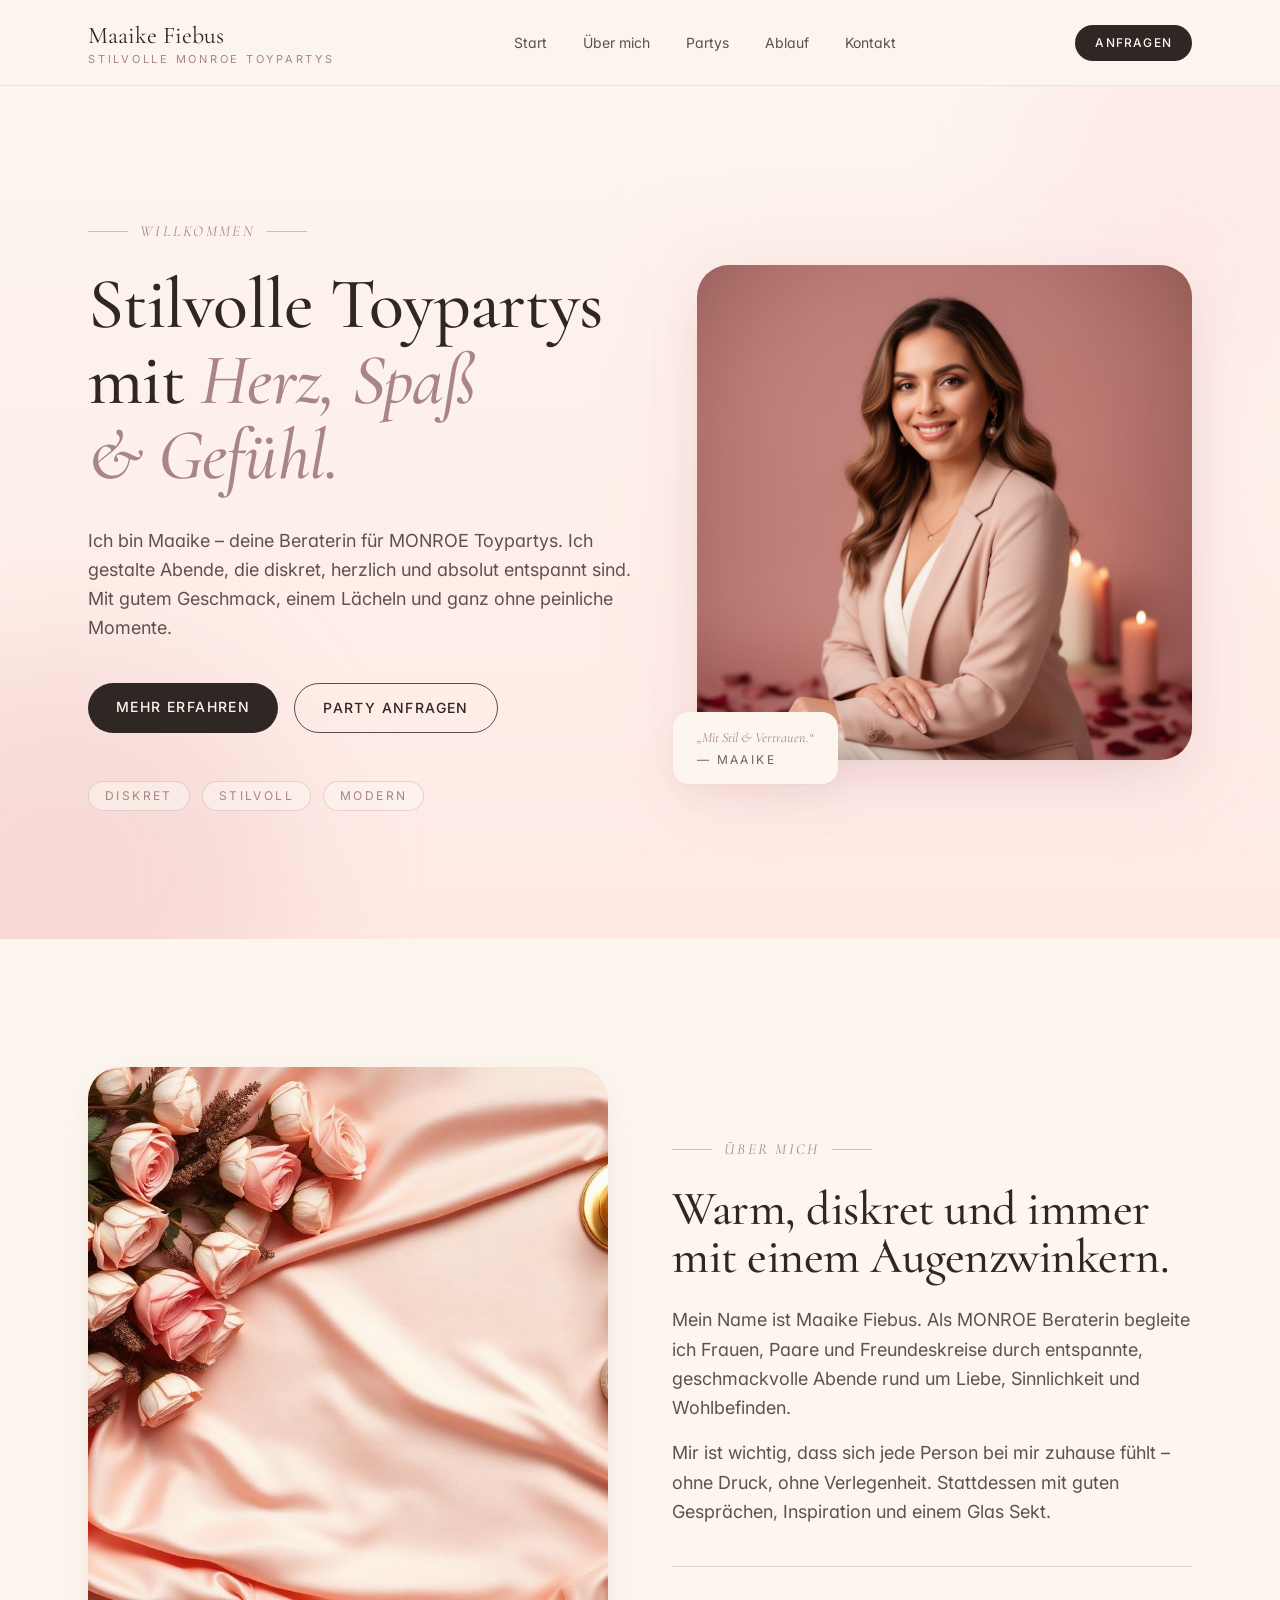
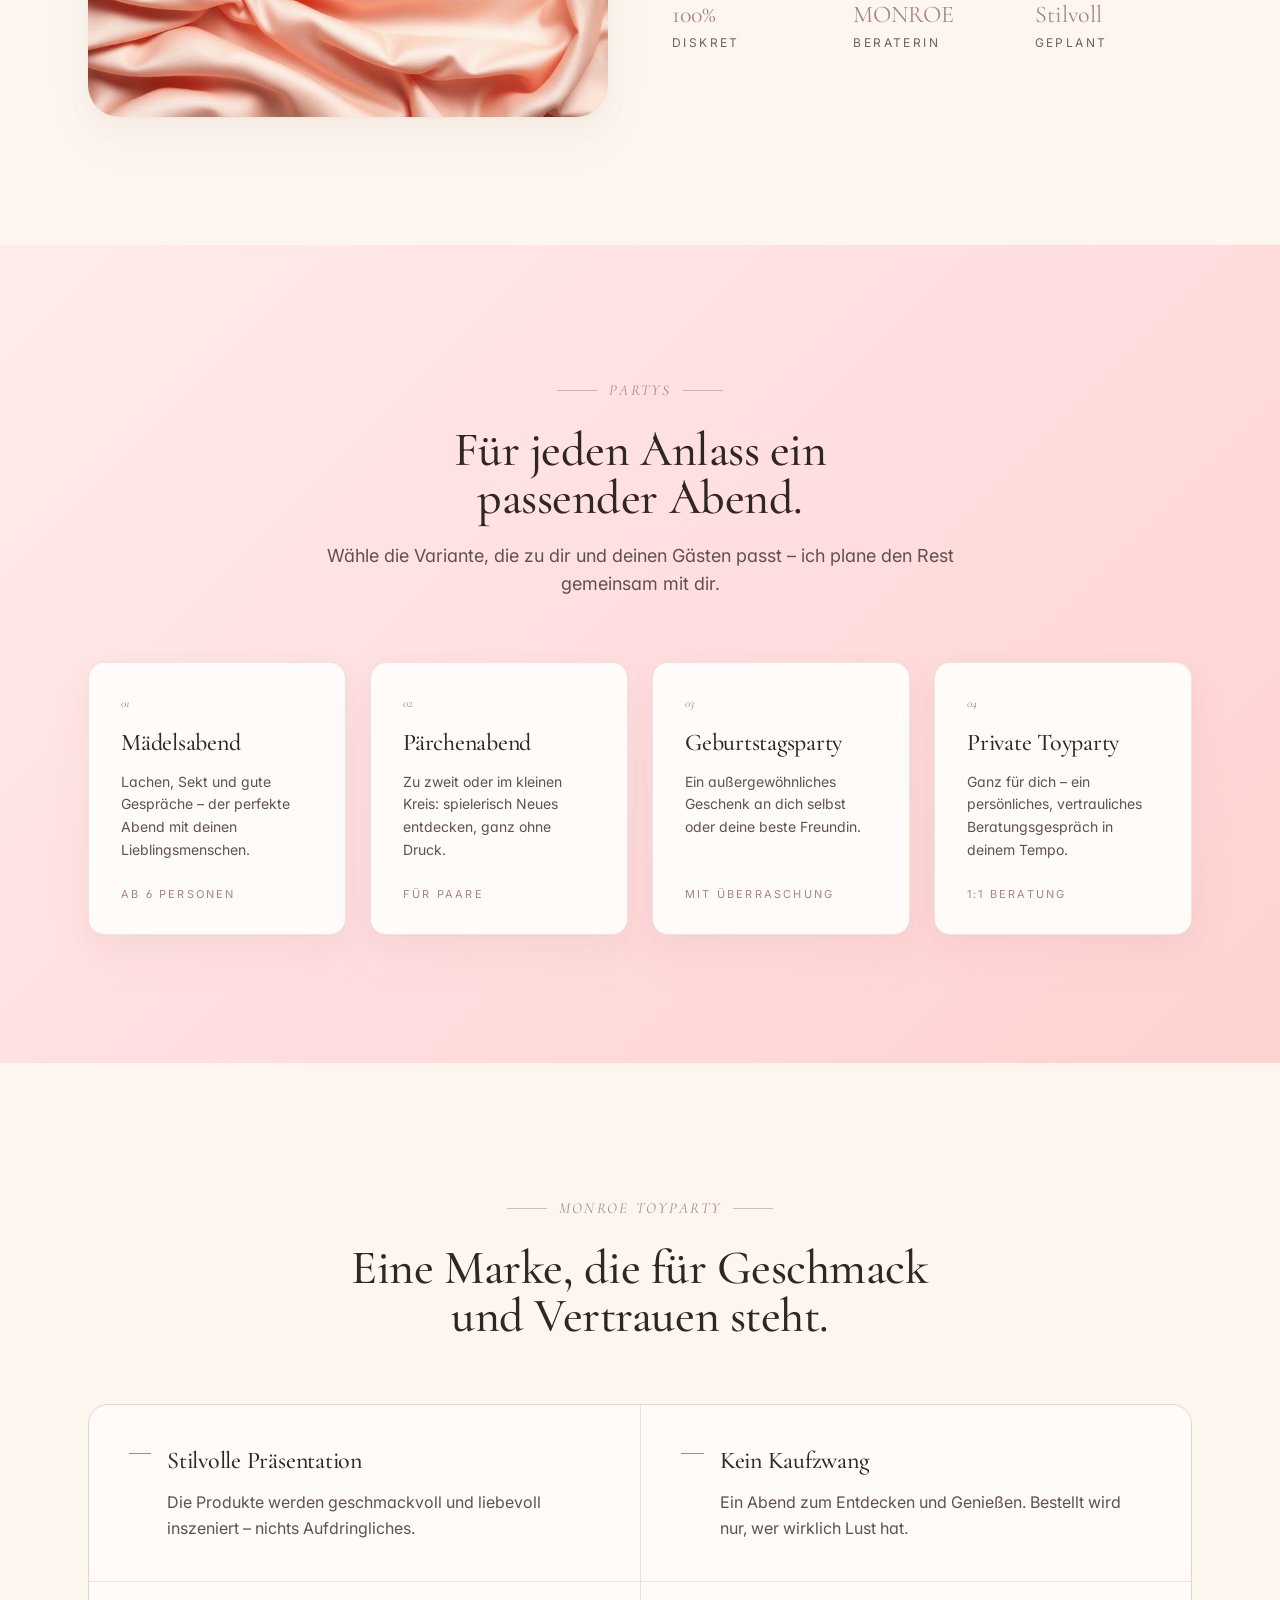
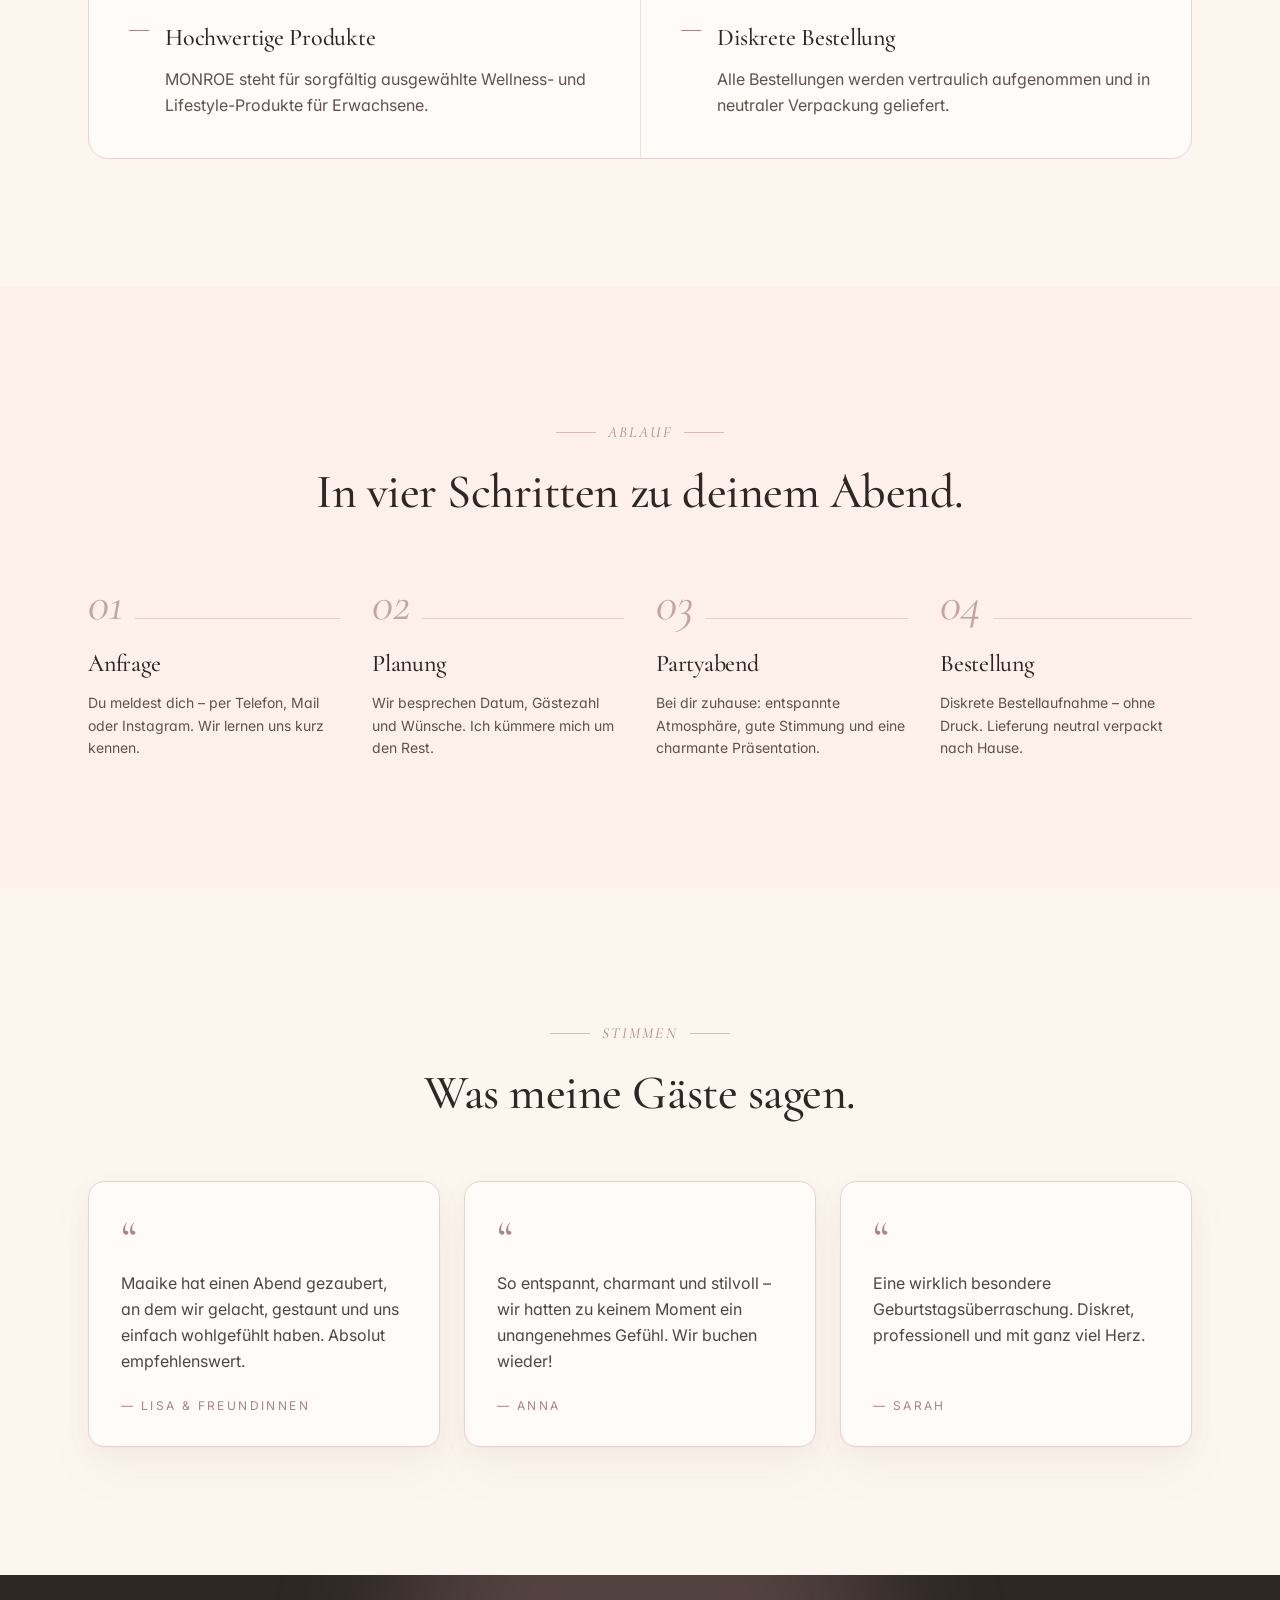
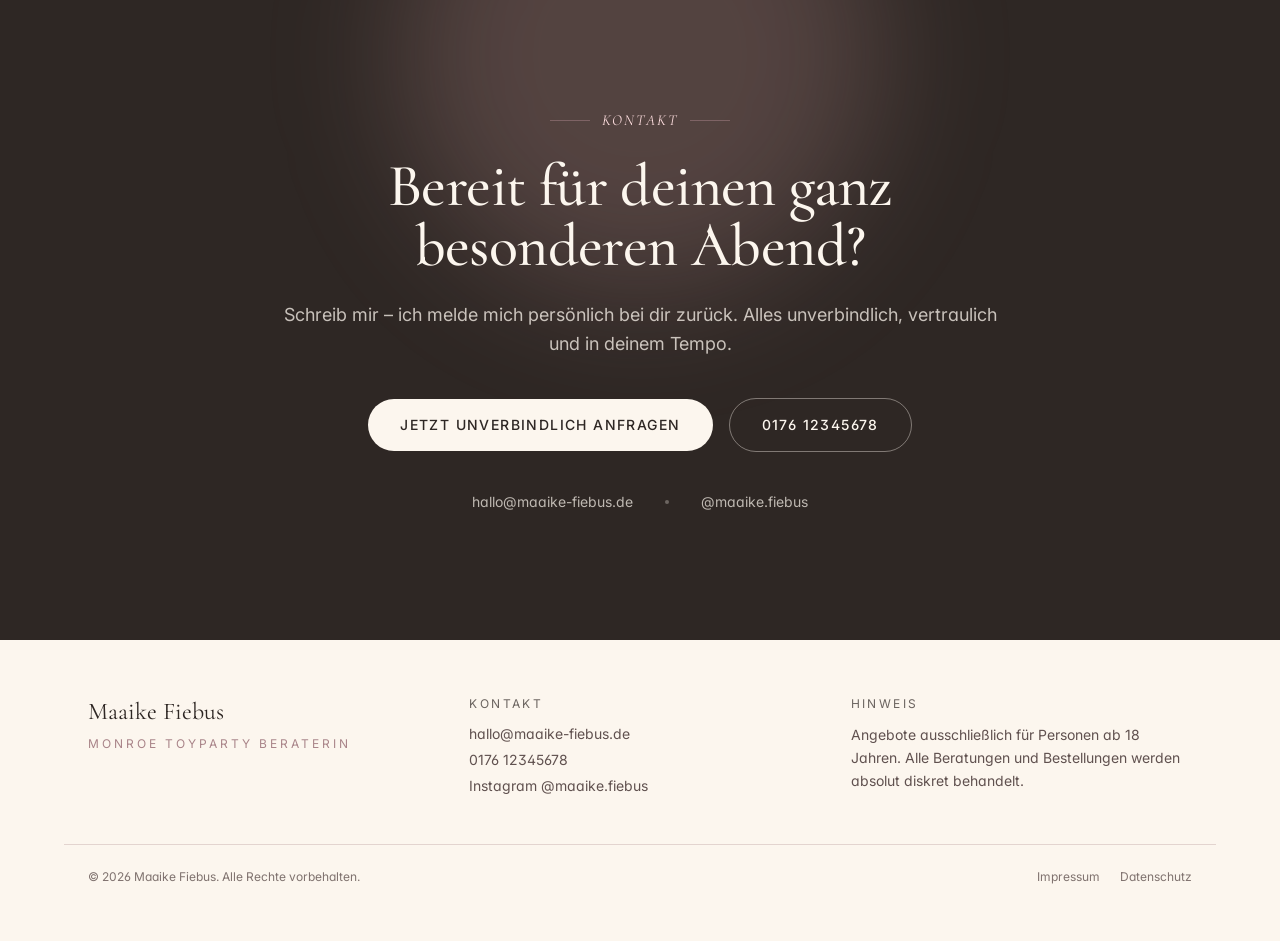
==== maaike-fiebus/index.html @ 95af5898 "Add Maaike Fiebus landing page" ====
<!doctype html>
<html lang="de">
  <head>
    <meta charset="UTF-8" />
    <meta name="viewport" content="width=device-width, initial-scale=1.0" />
    <title>Maaike Fiebus – Stilvolle MONROE Toypartys</title>
    <meta
      name="description"
      content="Maaike Fiebus – deine MONROE Toyparty Beraterin. Diskrete, stilvolle und herzliche Partys für Mädelsabende, Pärchenabende und Geburtstage."
    />
    <meta
      property="og:title"
      content="Maaike Fiebus – Stilvolle MONROE Toypartys"
    />
    <meta
      property="og:description"
      content="Diskret, stilvoll und mit viel Gefühl – Toypartys zum Wohlfühlen."
    />
    <meta property="og:type" content="website" />
    <link rel="preconnect" href="https://fonts.googleapis.com" />
    <link rel="preconnect" href="https://fonts.gstatic.com" crossorigin />
    <link
      href="https://fonts.googleapis.com/css2?family=Cormorant+Garamond:ital,wght@0,400;0,500;0,600;1,400;1,500&family=Inter:wght@300;400;500;600&display=swap"
      rel="stylesheet"
    />
    <script type="module" crossorigin src="/maaike-fiebus/assets/index-Cx1OhNbh.js"></script>
    <link rel="stylesheet" crossorigin href="/maaike-fiebus/assets/index-H9dksUgZ.css">
  </head>
  <body>
    <div id="root"></div>
  </body>
</html>
---- maaike-fiebus/assets/index-H9dksUgZ.css ----
@layer properties{@supports (((-webkit-hyphens:none)) and (not (margin-trim:inline))) or ((-moz-orient:inline) and (not (color:rgb(from red r g b)))){*,:before,:after,::backdrop{--tw-translate-x:0;--tw-translate-y:0;--tw-translate-z:0;--tw-rotate-x:initial;--tw-rotate-y:initial;--tw-rotate-z:initial;--tw-skew-x:initial;--tw-skew-y:initial;--tw-space-y-reverse:0;--tw-space-x-reverse:0;--tw-border-style:solid;--tw-leading:initial;--tw-font-weight:initial;--tw-tracking:initial;--tw-ordinal:initial;--tw-slashed-zero:initial;--tw-numeric-figure:initial;--tw-numeric-spacing:initial;--tw-numeric-fraction:initial;--tw-shadow:0 0 #0000;--tw-shadow-color:initial;--tw-shadow-alpha:100%;--tw-inset-shadow:0 0 #0000;--tw-inset-shadow-color:initial;--tw-inset-shadow-alpha:100%;--tw-ring-color:initial;--tw-ring-shadow:0 0 #0000;--tw-inset-ring-color:initial;--tw-inset-ring-shadow:0 0 #0000;--tw-ring-inset:initial;--tw-ring-offset-width:0px;--tw-ring-offset-color:#fff;--tw-ring-offset-shadow:0 0 #0000;--tw-outline-style:solid;--tw-blur:initial;--tw-brightness:initial;--tw-contrast:initial;--tw-grayscale:initial;--tw-hue-rotate:initial;--tw-invert:initial;--tw-opacity:initial;--tw-saturate:initial;--tw-sepia:initial;--tw-drop-shadow:initial;--tw-drop-shadow-color:initial;--tw-drop-shadow-alpha:100%;--tw-drop-shadow-size:initial;--tw-backdrop-blur:initial;--tw-backdrop-brightness:initial;--tw-backdrop-contrast:initial;--tw-backdrop-grayscale:initial;--tw-backdrop-hue-rotate:initial;--tw-backdrop-invert:initial;--tw-backdrop-opacity:initial;--tw-backdrop-saturate:initial;--tw-backdrop-sepia:initial;--tw-duration:initial;--tw-ease:initial;--tw-content:"";--tw-animation-delay:0s;--tw-animation-direction:normal;--tw-animation-duration:initial;--tw-animation-fill-mode:none;--tw-animation-iteration-count:1;--tw-enter-blur:0;--tw-enter-opacity:1;--tw-enter-rotate:0;--tw-enter-scale:1;--tw-enter-translate-x:0;--tw-enter-translate-y:0;--tw-exit-blur:0;--tw-exit-opacity:1;--tw-exit-rotate:0;--tw-exit-scale:1;--tw-exit-translate-x:0;--tw-exit-translate-y:0}}}@layer theme{:root,:host{--font-sans:"Inter", system-ui, sans-serif;--font-mono:ui-monospace, SFMono-Regular, Menlo, Monaco, Consolas, "Liberation Mono", "Courier New", monospace;--color-black:#000;--spacing:.25rem;--container-sm:24rem;--container-lg:32rem;--container-xl:36rem;--container-2xl:42rem;--container-3xl:48rem;--container-6xl:72rem;--text-xs:.75rem;--text-xs--line-height:calc(1 / .75);--text-sm:.875rem;--text-sm--line-height:calc(1.25 / .875);--text-base:1rem;--text-base--line-height: 1.5 ;--text-lg:1.125rem;--text-lg--line-height:calc(1.75 / 1.125);--text-2xl:1.5rem;--text-2xl--line-height:calc(2 / 1.5);--text-4xl:2.25rem;--text-4xl--line-height:calc(2.5 / 2.25);--text-5xl:3rem;--text-5xl--line-height:1;--text-6xl:3.75rem;--text-6xl--line-height:1;--text-7xl:4.5rem;--text-7xl--line-height:1;--font-weight-normal:400;--font-weight-medium:500;--font-weight-semibold:600;--tracking-tight:-.025em;--tracking-widest:.1em;--leading-relaxed:1.625;--ease-in-out:cubic-bezier(.4, 0, .2, 1);--animate-pulse:pulse 2s cubic-bezier(.4, 0, .6, 1) infinite;--blur-md:12px;--blur-2xl:40px;--blur-3xl:64px;--aspect-video:16 / 9;--default-transition-duration:.15s;--default-transition-timing-function:cubic-bezier(.4, 0, .2, 1);--default-font-family:"Inter", system-ui, sans-serif;--default-mono-font-family:var(--font-mono);--color-background:var(--background);--color-foreground:var(--foreground);--color-border:var(--border);--font-display:"Cormorant Garamond", "Playfair Display", serif}}@layer base{*,:after,:before,::backdrop{box-sizing:border-box;border:0 solid;margin:0;padding:0}::file-selector-button{box-sizing:border-box;border:0 solid;margin:0;padding:0}html,:host{-webkit-text-size-adjust:100%;tab-size:4;line-height:1.5;font-family:var(--default-font-family,ui-sans-serif, system-ui, sans-serif, "Apple Color Emoji", "Segoe UI Emoji", "Segoe UI Symbol", "Noto Color Emoji");font-feature-settings:var(--default-font-feature-settings,normal);font-variation-settings:var(--default-font-variation-settings,normal);-webkit-tap-highlight-color:transparent}hr{height:0;color:inherit;border-top-width:1px}abbr:where([title]){-webkit-text-decoration:underline dotted;text-decoration:underline dotted}h1,h2,h3,h4,h5,h6{font-size:inherit;font-weight:inherit}a{color:inherit;-webkit-text-decoration:inherit;text-decoration:inherit}b,strong{font-weight:bolder}code,kbd,samp,pre{font-family:var(--default-mono-font-family,ui-monospace, SFMono-Regular, Menlo, Monaco, Consolas, "Liberation Mono", "Courier New", monospace);font-feature-settings:var(--default-mono-font-feature-settings,normal);font-variation-settings:var(--default-mono-font-variation-settings,normal);font-size:1em}small{font-size:80%}sub,sup{vertical-align:baseline;font-size:75%;line-height:0;position:relative}sub{bottom:-.25em}sup{top:-.5em}table{text-indent:0;border-color:inherit;border-collapse:collapse}:-moz-focusring{outline:auto}progress{vertical-align:baseline}summary{display:list-item}ol,ul,menu{list-style:none}img,svg,video,canvas,audio,iframe,embed,object{vertical-align:middle;display:block}img,video{max-width:100%;height:auto}button,input,select,optgroup,textarea{font:inherit;font-feature-settings:inherit;font-variation-settings:inherit;letter-spacing:inherit;color:inherit;opacity:1;background-color:#0000;border-radius:0}::file-selector-button{font:inherit;font-feature-settings:inherit;font-variation-settings:inherit;letter-spacing:inherit;color:inherit;opacity:1;background-color:#0000;border-radius:0}:where(select:is([multiple],[size])) optgroup{font-weight:bolder}:where(select:is([multiple],[size])) optgroup option{padding-inline-start:20px}::file-selector-button{margin-inline-end:4px}::placeholder{opacity:1}@supports (not ((-webkit-appearance:-apple-pay-button))) or (contain-intrinsic-size:1px){::placeholder{color:currentColor}@supports (color:color-mix(in lab,red,red)){::placeholder{color:color-mix(in oklab,currentcolor 50%,transparent)}}}textarea{resize:vertical}::-webkit-search-decoration{-webkit-appearance:none}::-webkit-date-and-time-value{min-height:1lh;text-align:inherit}::-webkit-datetime-edit{display:inline-flex}::-webkit-datetime-edit-fields-wrapper{padding:0}::-webkit-datetime-edit{padding-block:0}::-webkit-datetime-edit-year-field{padding-block:0}::-webkit-datetime-edit-month-field{padding-block:0}::-webkit-datetime-edit-day-field{padding-block:0}::-webkit-datetime-edit-hour-field{padding-block:0}::-webkit-datetime-edit-minute-field{padding-block:0}::-webkit-datetime-edit-second-field{padding-block:0}::-webkit-datetime-edit-millisecond-field{padding-block:0}::-webkit-datetime-edit-meridiem-field{padding-block:0}::-webkit-calendar-picker-indicator{line-height:1}:-moz-ui-invalid{box-shadow:none}button,input:where([type=button],[type=reset],[type=submit]){appearance:button}::file-selector-button{appearance:button}::-webkit-inner-spin-button{height:auto}::-webkit-outer-spin-button{height:auto}[hidden]:where(:not([hidden=until-found])){display:none!important}*{border-color:var(--color-border)}html{scroll-behavior:smooth}body{background-color:var(--color-background);color:var(--color-foreground);font-family:var(--font-sans);font-feature-settings:"ss01","cv11";-webkit-font-smoothing:antialiased}h1,h2,h3,h4{font-family:var(--font-display);letter-spacing:-.01em;font-weight:500}}@layer components;@layer utilities{.pointer-events-none{pointer-events:none}.invisible{visibility:hidden}.sr-only{clip-path:inset(50%);white-space:nowrap;border-width:0;width:1px;height:1px;margin:-1px;padding:0;position:absolute;overflow:hidden}.absolute{position:absolute}.fixed{position:fixed}.relative{position:relative}.sticky{position:sticky}.-inset-6{inset:calc(var(--spacing) * -6)}.inset-0{inset:calc(var(--spacing) * 0)}.inset-x-0{inset-inline:calc(var(--spacing) * 0)}.inset-y-0{inset-block:calc(var(--spacing) * 0)}.-top-12{top:calc(var(--spacing) * -12)}.-top-32{top:calc(var(--spacing) * -32)}.-top-40{top:calc(var(--spacing) * -40)}.top-0{top:calc(var(--spacing) * 0)}.top-1\.5{top:calc(var(--spacing) * 1.5)}.top-1\/2{top:50%}.top-3\.5{top:calc(var(--spacing) * 3.5)}.top-4{top:calc(var(--spacing) * 4)}.top-\[1px\]{top:1px}.top-\[50\%\]{top:50%}.top-\[60\%\]{top:60%}.top-full{top:100%}.-right-12{right:calc(var(--spacing) * -12)}.-right-32{right:calc(var(--spacing) * -32)}.right-0{right:calc(var(--spacing) * 0)}.right-1{right:calc(var(--spacing) * 1)}.right-2{right:calc(var(--spacing) * 2)}.right-3{right:calc(var(--spacing) * 3)}.right-4{right:calc(var(--spacing) * 4)}.-bottom-6{bottom:calc(var(--spacing) * -6)}.-bottom-12{bottom:calc(var(--spacing) * -12)}.-bottom-40{bottom:calc(var(--spacing) * -40)}.bottom-0{bottom:calc(var(--spacing) * 0)}.-left-6{left:calc(var(--spacing) * -6)}.-left-12{left:calc(var(--spacing) * -12)}.-left-40{left:calc(var(--spacing) * -40)}.left-0{left:calc(var(--spacing) * 0)}.left-1\/2{left:50%}.left-2{left:calc(var(--spacing) * 2)}.left-\[50\%\]{left:50%}.z-10{z-index:10}.z-20{z-index:20}.z-40{z-index:40}.z-50{z-index:50}.z-\[1\]{z-index:1}.order-1{order:1}.order-2{order:2}.-mx-1{margin-inline:calc(var(--spacing) * -1)}.mx-2{margin-inline:calc(var(--spacing) * 2)}.mx-3\.5{margin-inline:calc(var(--spacing) * 3.5)}.mx-auto{margin-inline:auto}.my-0\.5{margin-block:calc(var(--spacing) * .5)}.my-1{margin-block:calc(var(--spacing) * 1)}.-mt-4{margin-top:calc(var(--spacing) * -4)}.mt-0\.5{margin-top:calc(var(--spacing) * .5)}.mt-1{margin-top:calc(var(--spacing) * 1)}.mt-1\.5{margin-top:calc(var(--spacing) * 1.5)}.mt-2{margin-top:calc(var(--spacing) * 2)}.mt-3{margin-top:calc(var(--spacing) * 3)}.mt-4{margin-top:calc(var(--spacing) * 4)}.mt-5{margin-top:calc(var(--spacing) * 5)}.mt-6{margin-top:calc(var(--spacing) * 6)}.mt-8{margin-top:calc(var(--spacing) * 8)}.mt-10{margin-top:calc(var(--spacing) * 10)}.mt-12{margin-top:calc(var(--spacing) * 12)}.mt-16{margin-top:calc(var(--spacing) * 16)}.mt-24{margin-top:calc(var(--spacing) * 24)}.mt-auto{margin-top:auto}.mr-2{margin-right:calc(var(--spacing) * 2)}.mb-1{margin-bottom:calc(var(--spacing) * 1)}.-ml-4{margin-left:calc(var(--spacing) * -4)}.ml-1{margin-left:calc(var(--spacing) * 1)}.ml-auto{margin-left:auto}.block{display:block}.flex{display:flex}.grid{display:grid}.hidden{display:none}.inline-flex{display:inline-flex}.table{display:table}.aspect-\[4\/5\]{aspect-ratio:4/5}.aspect-square{aspect-ratio:1}.aspect-video{aspect-ratio:var(--aspect-video)}.size-\(--cell-size\){width:var(--cell-size);height:var(--cell-size)}.size-4{width:calc(var(--spacing) * 4);height:calc(var(--spacing) * 4)}.h-\(--cell-size\){height:var(--cell-size)}.h-1{height:calc(var(--spacing) * 1)}.h-1\.5{height:calc(var(--spacing) * 1.5)}.h-2{height:calc(var(--spacing) * 2)}.h-2\.5{height:calc(var(--spacing) * 2.5)}.h-3{height:calc(var(--spacing) * 3)}.h-3\.5{height:calc(var(--spacing) * 3.5)}.h-4{height:calc(var(--spacing) * 4)}.h-5{height:calc(var(--spacing) * 5)}.h-7{height:calc(var(--spacing) * 7)}.h-8{height:calc(var(--spacing) * 8)}.h-9{height:calc(var(--spacing) * 9)}.h-10{height:calc(var(--spacing) * 10)}.h-12{height:calc(var(--spacing) * 12)}.h-96{height:calc(var(--spacing) * 96)}.h-\[1px\]{height:1px}.h-\[28rem\]{height:28rem}.h-\[30rem\]{height:30rem}.h-\[var\(--radix-navigation-menu-viewport-height\)\]{height:var(--radix-navigation-menu-viewport-height)}.h-\[var\(--radix-select-trigger-height\)\]{height:var(--radix-select-trigger-height)}.h-auto{height:auto}.h-full{height:100%}.h-px{height:1px}.h-svh{height:100svh}.max-h-\(--radix-context-menu-content-available-height\){max-height:var(--radix-context-menu-content-available-height)}.max-h-\(--radix-select-content-available-height\){max-height:var(--radix-select-content-available-height)}.max-h-\[300px\]{max-height:300px}.max-h-\[var\(--radix-dropdown-menu-content-available-height\)\]{max-height:var(--radix-dropdown-menu-content-available-height)}.min-h-0{min-height:calc(var(--spacing) * 0)}.min-h-\[60px\]{min-height:60px}.min-h-screen{min-height:100vh}.min-h-svh{min-height:100svh}.w-\(--cell-size\){width:var(--cell-size)}.w-\(--sidebar-width\){width:var(--sidebar-width)}.w-0{width:calc(var(--spacing) * 0)}.w-1{width:calc(var(--spacing) * 1)}.w-2{width:calc(var(--spacing) * 2)}.w-2\.5{width:calc(var(--spacing) * 2.5)}.w-3{width:calc(var(--spacing) * 3)}.w-3\.5{width:calc(var(--spacing) * 3.5)}.w-3\/4{width:75%}.w-4{width:calc(var(--spacing) * 4)}.w-5{width:calc(var(--spacing) * 5)}.w-7{width:calc(var(--spacing) * 7)}.w-8{width:calc(var(--spacing) * 8)}.w-9{width:calc(var(--spacing) * 9)}.w-10{width:calc(var(--spacing) * 10)}.w-64{width:calc(var(--spacing) * 64)}.w-72{width:calc(var(--spacing) * 72)}.w-96{width:calc(var(--spacing) * 96)}.w-\[1px\]{width:1px}.w-\[28rem\]{width:28rem}.w-\[30rem\]{width:30rem}.w-\[100px\]{width:100px}.w-auto{width:auto}.w-fit{width:fit-content}.w-full{width:100%}.w-max{width:max-content}.w-px{width:1px}.max-w-\(--skeleton-width\){max-width:var(--skeleton-width)}.max-w-2xl{max-width:var(--container-2xl)}.max-w-3xl{max-width:var(--container-3xl)}.max-w-6xl{max-width:var(--container-6xl)}.max-w-lg{max-width:var(--container-lg)}.max-w-max{max-width:max-content}.max-w-xl{max-width:var(--container-xl)}.min-w-\(--cell-size\){min-width:var(--cell-size)}.min-w-0{min-width:calc(var(--spacing) * 0)}.min-w-5{min-width:calc(var(--spacing) * 5)}.min-w-8{min-width:calc(var(--spacing) * 8)}.min-w-9{min-width:calc(var(--spacing) * 9)}.min-w-10{min-width:calc(var(--spacing) * 10)}.min-w-\[8rem\]{min-width:8rem}.min-w-\[12rem\]{min-width:12rem}.min-w-\[var\(--radix-select-trigger-width\)\]{min-width:var(--radix-select-trigger-width)}.flex-1{flex:1}.shrink-0{flex-shrink:0}.grow{flex-grow:1}.grow-0{flex-grow:0}.basis-full{flex-basis:100%}.caption-bottom{caption-side:bottom}.border-collapse{border-collapse:collapse}.origin-\(--radix-context-menu-content-transform-origin\){transform-origin:var(--radix-context-menu-content-transform-origin)}.origin-\(--radix-dropdown-menu-content-transform-origin\){transform-origin:var(--radix-dropdown-menu-content-transform-origin)}.origin-\(--radix-hover-card-content-transform-origin\){transform-origin:var(--radix-hover-card-content-transform-origin)}.origin-\(--radix-menubar-content-transform-origin\){transform-origin:var(--radix-menubar-content-transform-origin)}.origin-\(--radix-popover-content-transform-origin\){transform-origin:var(--radix-popover-content-transform-origin)}.origin-\(--radix-select-content-transform-origin\){transform-origin:var(--radix-select-content-transform-origin)}.origin-\(--radix-tooltip-content-transform-origin\){transform-origin:var(--radix-tooltip-content-transform-origin)}.-translate-x-1\/2{--tw-translate-x: -50% ;translate:var(--tw-translate-x) var(--tw-translate-y)}.-translate-x-px{--tw-translate-x:-1px;translate:var(--tw-translate-x) var(--tw-translate-y)}.translate-x-\[-50\%\]{--tw-translate-x:-50%;translate:var(--tw-translate-x) var(--tw-translate-y)}.translate-x-px{--tw-translate-x:1px;translate:var(--tw-translate-x) var(--tw-translate-y)}.-translate-y-1\/2{--tw-translate-y: -50% ;translate:var(--tw-translate-x) var(--tw-translate-y)}.translate-y-\[-50\%\]{--tw-translate-y:-50%;translate:var(--tw-translate-x) var(--tw-translate-y)}.rotate-45{rotate:45deg}.rotate-90{rotate:90deg}.transform{transform:var(--tw-rotate-x,) var(--tw-rotate-y,) var(--tw-rotate-z,) var(--tw-skew-x,) var(--tw-skew-y,)}.animate-caret-blink{animation:1.25s ease-out infinite caret-blink}.animate-in{animation:enter var(--tw-animation-duration,var(--tw-duration,.15s))var(--tw-ease,ease)var(--tw-animation-delay,0s)var(--tw-animation-iteration-count,1)var(--tw-animation-direction,normal)var(--tw-animation-fill-mode,none)}.animate-pulse{animation:var(--animate-pulse)}.cursor-default{cursor:default}.cursor-pointer{cursor:pointer}.touch-none{touch-action:none}.list-none{list-style-type:none}.grid-cols-3{grid-template-columns:repeat(3,minmax(0,1fr))}.flex-col{flex-direction:column}.flex-col-reverse{flex-direction:column-reverse}.flex-row{flex-direction:row}.flex-wrap{flex-wrap:wrap}.place-content-center{place-content:center}.items-baseline{align-items:baseline}.items-center{align-items:center}.items-end{align-items:flex-end}.items-start{align-items:flex-start}.items-stretch{align-items:stretch}.justify-between{justify-content:space-between}.justify-center{justify-content:center}.gap-1{gap:calc(var(--spacing) * 1)}.gap-1\.5{gap:calc(var(--spacing) * 1.5)}.gap-2{gap:calc(var(--spacing) * 2)}.gap-3{gap:calc(var(--spacing) * 3)}.gap-4{gap:calc(var(--spacing) * 4)}.gap-5{gap:calc(var(--spacing) * 5)}.gap-6{gap:calc(var(--spacing) * 6)}.gap-8{gap:calc(var(--spacing) * 8)}.gap-9{gap:calc(var(--spacing) * 9)}.gap-10{gap:calc(var(--spacing) * 10)}.gap-16{gap:calc(var(--spacing) * 16)}.gap-px{gap:1px}:where(.space-y-1\.5>:not(:last-child)){--tw-space-y-reverse:0;margin-block-start:calc(calc(var(--spacing) * 1.5) * var(--tw-space-y-reverse));margin-block-end:calc(calc(var(--spacing) * 1.5) * calc(1 - var(--tw-space-y-reverse)))}:where(.space-y-2>:not(:last-child)){--tw-space-y-reverse:0;margin-block-start:calc(calc(var(--spacing) * 2) * var(--tw-space-y-reverse));margin-block-end:calc(calc(var(--spacing) * 2) * calc(1 - var(--tw-space-y-reverse)))}.gap-x-8{column-gap:calc(var(--spacing) * 8)}:where(.space-x-1>:not(:last-child)){--tw-space-x-reverse:0;margin-inline-start:calc(calc(var(--spacing) * 1) * var(--tw-space-x-reverse));margin-inline-end:calc(calc(var(--spacing) * 1) * calc(1 - var(--tw-space-x-reverse)))}.gap-y-3{row-gap:calc(var(--spacing) * 3)}.overflow-auto{overflow:auto}.overflow-hidden{overflow:hidden}.overflow-x-hidden{overflow-x:hidden}.overflow-y-auto{overflow-y:auto}.rounded-2xl{border-radius:calc(var(--radius) + 8px)}.rounded-3xl{border-radius:calc(var(--radius) + 12px)}.rounded-\[2px\]{border-radius:2px}.rounded-\[2rem\]{border-radius:2rem}.rounded-\[inherit\]{border-radius:inherit}.rounded-full{border-radius:3.40282e38px}.rounded-lg{border-radius:var(--radius)}.rounded-md{border-radius:calc(var(--radius) - 2px)}.rounded-none{border-radius:0}.rounded-sm{border-radius:calc(var(--radius) - 4px)}.rounded-xl{border-radius:calc(var(--radius) + 4px)}.rounded-t-\[10px\]{border-top-left-radius:10px;border-top-right-radius:10px}.rounded-l-md{border-top-left-radius:calc(var(--radius) - 2px);border-bottom-left-radius:calc(var(--radius) - 2px)}.rounded-tl-sm{border-top-left-radius:calc(var(--radius) - 4px)}.rounded-r-md{border-top-right-radius:calc(var(--radius) - 2px);border-bottom-right-radius:calc(var(--radius) - 2px)}.border{border-style:var(--tw-border-style);border-width:1px}.border-2{border-style:var(--tw-border-style);border-width:2px}.border-\[1\.5px\]{border-style:var(--tw-border-style);border-width:1.5px}.border-y{border-block-style:var(--tw-border-style);border-block-width:1px}.border-t{border-top-style:var(--tw-border-style);border-top-width:1px}.border-r{border-right-style:var(--tw-border-style);border-right-width:1px}.border-b{border-bottom-style:var(--tw-border-style);border-bottom-width:1px}.border-l{border-left-style:var(--tw-border-style);border-left-width:1px}.border-dashed{--tw-border-style:dashed;border-style:dashed}.border-\(--color-border\){border-color:var(--color-border)}.border-border,.border-border\/50{border-color:var(--border)}@supports (color:color-mix(in lab,red,red)){.border-border\/50{border-color:color-mix(in oklab,var(--border) 50%,transparent)}}.border-border\/60{border-color:var(--border)}@supports (color:color-mix(in lab,red,red)){.border-border\/60{border-color:color-mix(in oklab,var(--border) 60%,transparent)}}.border-charcoal\/80{border-color:var(--charcoal)}@supports (color:color-mix(in lab,red,red)){.border-charcoal\/80{border-color:color-mix(in oklab,var(--charcoal) 80%,transparent)}}.border-cream\/40{border-color:var(--cream)}@supports (color:color-mix(in lab,red,red)){.border-cream\/40{border-color:color-mix(in oklab,var(--cream) 40%,transparent)}}.border-mauve\/30{border-color:var(--mauve)}@supports (color:color-mix(in lab,red,red)){.border-mauve\/30{border-color:color-mix(in oklab,var(--mauve) 30%,transparent)}}.border-primary,.border-primary\/50{border-color:var(--primary)}@supports (color:color-mix(in lab,red,red)){.border-primary\/50{border-color:color-mix(in oklab,var(--primary) 50%,transparent)}}.border-transparent{border-color:#0000}.border-t-transparent{border-top-color:#0000}.border-l-transparent{border-left-color:#0000}.bg-\(--color-bg\){background-color:var(--color-bg)}.bg-accent{background-color:var(--accent)}.bg-background,.bg-background\/80{background-color:var(--background)}@supports (color:color-mix(in lab,red,red)){.bg-background\/80{background-color:color-mix(in oklab,var(--background) 80%,transparent)}}.bg-black\/80{background-color:#000c}@supports (color:color-mix(in lab,red,red)){.bg-black\/80{background-color:color-mix(in oklab,var(--color-black) 80%,transparent)}}.bg-blush\/30{background-color:var(--blush)}@supports (color:color-mix(in lab,red,red)){.bg-blush\/30{background-color:color-mix(in oklab,var(--blush) 30%,transparent)}}.bg-blush\/40{background-color:var(--blush)}@supports (color:color-mix(in lab,red,red)){.bg-blush\/40{background-color:color-mix(in oklab,var(--blush) 40%,transparent)}}.bg-border,.bg-border\/60{background-color:var(--border)}@supports (color:color-mix(in lab,red,red)){.bg-border\/60{background-color:color-mix(in oklab,var(--border) 60%,transparent)}}.bg-card{background-color:var(--card)}.bg-charcoal{background-color:var(--charcoal)}.bg-cream,.bg-cream\/30{background-color:var(--cream)}@supports (color:color-mix(in lab,red,red)){.bg-cream\/30{background-color:color-mix(in oklab,var(--cream) 30%,transparent)}}.bg-cream\/60{background-color:var(--cream)}@supports (color:color-mix(in lab,red,red)){.bg-cream\/60{background-color:color-mix(in oklab,var(--cream) 60%,transparent)}}.bg-foreground{background-color:var(--foreground)}.bg-mauve,.bg-mauve\/30{background-color:var(--mauve)}@supports (color:color-mix(in lab,red,red)){.bg-mauve\/30{background-color:color-mix(in oklab,var(--mauve) 30%,transparent)}}.bg-muted,.bg-muted\/50{background-color:var(--muted)}@supports (color:color-mix(in lab,red,red)){.bg-muted\/50{background-color:color-mix(in oklab,var(--muted) 50%,transparent)}}.bg-primary,.bg-primary\/10{background-color:var(--primary)}@supports (color:color-mix(in lab,red,red)){.bg-primary\/10{background-color:color-mix(in oklab,var(--primary) 10%,transparent)}}.bg-primary\/20{background-color:var(--primary)}@supports (color:color-mix(in lab,red,red)){.bg-primary\/20{background-color:color-mix(in oklab,var(--primary) 20%,transparent)}}.bg-rose\/20{background-color:var(--rose)}@supports (color:color-mix(in lab,red,red)){.bg-rose\/20{background-color:color-mix(in oklab,var(--rose) 20%,transparent)}}.bg-rose\/30{background-color:var(--rose)}@supports (color:color-mix(in lab,red,red)){.bg-rose\/30{background-color:color-mix(in oklab,var(--rose) 30%,transparent)}}.bg-secondary{background-color:var(--secondary)}.bg-transparent{background-color:#0000}.fill-current{fill:currentColor}.fill-primary{fill:var(--primary)}.object-cover{object-fit:cover}.p-0{padding:calc(var(--spacing) * 0)}.p-1{padding:calc(var(--spacing) * 1)}.p-2{padding:calc(var(--spacing) * 2)}.p-3{padding:calc(var(--spacing) * 3)}.p-4{padding:calc(var(--spacing) * 4)}.p-6{padding:calc(var(--spacing) * 6)}.p-8{padding:calc(var(--spacing) * 8)}.p-10{padding:calc(var(--spacing) * 10)}.p-\[1px\]{padding:1px}.px-\(--cell-size\){padding-inline:var(--cell-size)}.px-1{padding-inline:calc(var(--spacing) * 1)}.px-1\.5{padding-inline:calc(var(--spacing) * 1.5)}.px-2{padding-inline:calc(var(--spacing) * 2)}.px-2\.5{padding-inline:calc(var(--spacing) * 2.5)}.px-3{padding-inline:calc(var(--spacing) * 3)}.px-4{padding-inline:calc(var(--spacing) * 4)}.px-5{padding-inline:calc(var(--spacing) * 5)}.px-6{padding-inline:calc(var(--spacing) * 6)}.px-7{padding-inline:calc(var(--spacing) * 7)}.px-8{padding-inline:calc(var(--spacing) * 8)}.py-0\.5{padding-block:calc(var(--spacing) * .5)}.py-1{padding-block:calc(var(--spacing) * 1)}.py-1\.5{padding-block:calc(var(--spacing) * 1.5)}.py-2{padding-block:calc(var(--spacing) * 2)}.py-2\.5{padding-block:calc(var(--spacing) * 2.5)}.py-3{padding-block:calc(var(--spacing) * 3)}.py-3\.5{padding-block:calc(var(--spacing) * 3.5)}.py-4{padding-block:calc(var(--spacing) * 4)}.py-5{padding-block:calc(var(--spacing) * 5)}.py-6{padding-block:calc(var(--spacing) * 6)}.py-14{padding-block:calc(var(--spacing) * 14)}.py-20{padding-block:calc(var(--spacing) * 20)}.py-24{padding-block:calc(var(--spacing) * 24)}.pt-0{padding-top:calc(var(--spacing) * 0)}.pt-3{padding-top:calc(var(--spacing) * 3)}.pt-4{padding-top:calc(var(--spacing) * 4)}.pt-6{padding-top:calc(var(--spacing) * 6)}.pt-8{padding-top:calc(var(--spacing) * 8)}.pr-1{padding-right:calc(var(--spacing) * 1)}.pr-2{padding-right:calc(var(--spacing) * 2)}.pr-2\.5{padding-right:calc(var(--spacing) * 2.5)}.pr-8{padding-right:calc(var(--spacing) * 8)}.pb-3{padding-bottom:calc(var(--spacing) * 3)}.pb-4{padding-bottom:calc(var(--spacing) * 4)}.pl-2{padding-left:calc(var(--spacing) * 2)}.pl-2\.5{padding-left:calc(var(--spacing) * 2.5)}.pl-4{padding-left:calc(var(--spacing) * 4)}.pl-8{padding-left:calc(var(--spacing) * 8)}.text-center{text-align:center}.text-left{text-align:left}.align-middle{vertical-align:middle}.font-mono{font-family:var(--font-mono)}.text-2xl{font-size:var(--text-2xl);line-height:var(--tw-leading,var(--text-2xl--line-height))}.text-4xl{font-size:var(--text-4xl);line-height:var(--tw-leading,var(--text-4xl--line-height))}.text-5xl{font-size:var(--text-5xl);line-height:var(--tw-leading,var(--text-5xl--line-height))}.text-base{font-size:var(--text-base);line-height:var(--tw-leading,var(--text-base--line-height))}.text-lg{font-size:var(--text-lg);line-height:var(--tw-leading,var(--text-lg--line-height))}.text-sm{font-size:var(--text-sm);line-height:var(--tw-leading,var(--text-sm--line-height))}.text-xs{font-size:var(--text-xs);line-height:var(--tw-leading,var(--text-xs--line-height))}.text-\[0\.8rem\]{font-size:.8rem}.text-\[11px\]{font-size:11px}.leading-\[1\.05\]{--tw-leading:1.05;line-height:1.05}.leading-none{--tw-leading:1;line-height:1}.leading-relaxed{--tw-leading:var(--leading-relaxed);line-height:var(--leading-relaxed)}.font-medium{--tw-font-weight:var(--font-weight-medium);font-weight:var(--font-weight-medium)}.font-normal{--tw-font-weight:var(--font-weight-normal);font-weight:var(--font-weight-normal)}.font-semibold{--tw-font-weight:var(--font-weight-semibold);font-weight:var(--font-weight-semibold)}.tracking-\[0\.2em\]{--tw-tracking:.2em;letter-spacing:.2em}.tracking-\[0\.25em\]{--tw-tracking:.25em;letter-spacing:.25em}.tracking-tight{--tw-tracking:var(--tracking-tight);letter-spacing:var(--tracking-tight)}.tracking-widest{--tw-tracking:var(--tracking-widest);letter-spacing:var(--tracking-widest)}.break-words{overflow-wrap:break-word}.whitespace-nowrap{white-space:nowrap}.text-accent-foreground{color:var(--accent-foreground)}.text-card-foreground{color:var(--card-foreground)}.text-charcoal,.text-charcoal\/70{color:var(--charcoal)}@supports (color:color-mix(in lab,red,red)){.text-charcoal\/70{color:color-mix(in oklab,var(--charcoal) 70%,transparent)}}.text-charcoal\/80{color:var(--charcoal)}@supports (color:color-mix(in lab,red,red)){.text-charcoal\/80{color:color-mix(in oklab,var(--charcoal) 80%,transparent)}}.text-charcoal\/85{color:var(--charcoal)}@supports (color:color-mix(in lab,red,red)){.text-charcoal\/85{color:color-mix(in oklab,var(--charcoal) 85%,transparent)}}.text-cream,.text-cream\/70{color:var(--cream)}@supports (color:color-mix(in lab,red,red)){.text-cream\/70{color:color-mix(in oklab,var(--cream) 70%,transparent)}}.text-cream\/75{color:var(--cream)}@supports (color:color-mix(in lab,red,red)){.text-cream\/75{color:color-mix(in oklab,var(--cream) 75%,transparent)}}.text-current{color:currentColor}.text-foreground{color:var(--foreground)}.text-mauve,.text-mauve\/70{color:var(--mauve)}@supports (color:color-mix(in lab,red,red)){.text-mauve\/70{color:color-mix(in oklab,var(--mauve) 70%,transparent)}}.text-muted-foreground,.text-muted-foreground\/80{color:var(--muted-foreground)}@supports (color:color-mix(in lab,red,red)){.text-muted-foreground\/80{color:color-mix(in oklab,var(--muted-foreground) 80%,transparent)}}.text-primary{color:var(--primary)}.text-primary-foreground{color:var(--primary-foreground)}.text-secondary-foreground{color:var(--secondary-foreground)}.uppercase{text-transform:uppercase}.italic{font-style:italic}.tabular-nums{--tw-numeric-spacing:tabular-nums;font-variant-numeric:var(--tw-ordinal,) var(--tw-slashed-zero,) var(--tw-numeric-figure,) var(--tw-numeric-spacing,) var(--tw-numeric-fraction,)}.underline-offset-4{text-underline-offset:4px}.opacity-0{opacity:0}.opacity-50{opacity:.5}.opacity-60{opacity:.6}.opacity-70{opacity:.7}.shadow{--tw-shadow:0 1px 3px 0 var(--tw-shadow-color,#0000001a), 0 1px 2px -1px var(--tw-shadow-color,#0000001a);box-shadow:var(--tw-inset-shadow),var(--tw-inset-ring-shadow),var(--tw-ring-offset-shadow),var(--tw-ring-shadow),var(--tw-shadow)}.shadow-\[0_0_0_1px_var\(--sidebar-border\)\]{--tw-shadow:0 0 0 1px var(--tw-shadow-color,var(--sidebar-border));box-shadow:var(--tw-inset-shadow),var(--tw-inset-ring-shadow),var(--tw-ring-offset-shadow),var(--tw-ring-shadow),var(--tw-shadow)}.shadow-lg{--tw-shadow:0 10px 15px -3px var(--tw-shadow-color,#0000001a), 0 4px 6px -4px var(--tw-shadow-color,#0000001a);box-shadow:var(--tw-inset-shadow),var(--tw-inset-ring-shadow),var(--tw-ring-offset-shadow),var(--tw-ring-shadow),var(--tw-shadow)}.shadow-md{--tw-shadow:0 4px 6px -1px var(--tw-shadow-color,#0000001a), 0 2px 4px -2px var(--tw-shadow-color,#0000001a);box-shadow:var(--tw-inset-shadow),var(--tw-inset-ring-shadow),var(--tw-ring-offset-shadow),var(--tw-ring-shadow),var(--tw-shadow)}.shadow-none{--tw-shadow:0 0 #0000;box-shadow:var(--tw-inset-shadow),var(--tw-inset-ring-shadow),var(--tw-ring-offset-shadow),var(--tw-ring-shadow),var(--tw-shadow)}.shadow-sm{--tw-shadow:0 1px 3px 0 var(--tw-shadow-color,#0000001a), 0 1px 2px -1px var(--tw-shadow-color,#0000001a);box-shadow:var(--tw-inset-shadow),var(--tw-inset-ring-shadow),var(--tw-ring-offset-shadow),var(--tw-ring-shadow),var(--tw-shadow)}.shadow-xl{--tw-shadow:0 20px 25px -5px var(--tw-shadow-color,#0000001a), 0 8px 10px -6px var(--tw-shadow-color,#0000001a);box-shadow:var(--tw-inset-shadow),var(--tw-inset-ring-shadow),var(--tw-ring-offset-shadow),var(--tw-ring-shadow),var(--tw-shadow)}.shadow-xs{--tw-shadow:0 1px 2px 0 var(--tw-shadow-color,#0000000d);box-shadow:var(--tw-inset-shadow),var(--tw-inset-ring-shadow),var(--tw-ring-offset-shadow),var(--tw-ring-shadow),var(--tw-shadow)}.ring-0{--tw-ring-shadow:var(--tw-ring-inset,) 0 0 0 calc(0px + var(--tw-ring-offset-width)) var(--tw-ring-color,currentcolor);box-shadow:var(--tw-inset-shadow),var(--tw-inset-ring-shadow),var(--tw-ring-offset-shadow),var(--tw-ring-shadow),var(--tw-shadow)}.ring-1{--tw-ring-shadow:var(--tw-ring-inset,) 0 0 0 calc(1px + var(--tw-ring-offset-width)) var(--tw-ring-color,currentcolor);box-shadow:var(--tw-inset-shadow),var(--tw-inset-ring-shadow),var(--tw-ring-offset-shadow),var(--tw-ring-shadow),var(--tw-shadow)}.ring-mauve\/10{--tw-ring-color:var(--mauve)}@supports (color:color-mix(in lab,red,red)){.ring-mauve\/10{--tw-ring-color:color-mix(in oklab, var(--mauve) 10%, transparent)}}.ring-offset-background{--tw-ring-offset-color:var(--background)}.outline{outline-style:var(--tw-outline-style);outline-width:1px}.blur-2xl{--tw-blur:blur(var(--blur-2xl));filter:var(--tw-blur,) var(--tw-brightness,) var(--tw-contrast,) var(--tw-grayscale,) var(--tw-hue-rotate,) var(--tw-invert,) var(--tw-saturate,) var(--tw-sepia,) var(--tw-drop-shadow,)}.blur-3xl{--tw-blur:blur(var(--blur-3xl));filter:var(--tw-blur,) var(--tw-brightness,) var(--tw-contrast,) var(--tw-grayscale,) var(--tw-hue-rotate,) var(--tw-invert,) var(--tw-saturate,) var(--tw-sepia,) var(--tw-drop-shadow,)}.backdrop-blur-md{--tw-backdrop-blur:blur(var(--blur-md));-webkit-backdrop-filter:var(--tw-backdrop-blur,) var(--tw-backdrop-brightness,) var(--tw-backdrop-contrast,) var(--tw-backdrop-grayscale,) var(--tw-backdrop-hue-rotate,) var(--tw-backdrop-invert,) var(--tw-backdrop-opacity,) var(--tw-backdrop-saturate,) var(--tw-backdrop-sepia,);backdrop-filter:var(--tw-backdrop-blur,) var(--tw-backdrop-brightness,) var(--tw-backdrop-contrast,) var(--tw-backdrop-grayscale,) var(--tw-backdrop-hue-rotate,) var(--tw-backdrop-invert,) var(--tw-backdrop-opacity,) var(--tw-backdrop-saturate,) var(--tw-backdrop-sepia,)}.transition{transition-property:color,background-color,border-color,outline-color,text-decoration-color,fill,stroke,--tw-gradient-from,--tw-gradient-via,--tw-gradient-to,opacity,box-shadow,transform,translate,scale,rotate,filter,-webkit-backdrop-filter,backdrop-filter,display,content-visibility,overlay,pointer-events;transition-timing-function:var(--tw-ease,var(--default-transition-timing-function));transition-duration:var(--tw-duration,var(--default-transition-duration))}.transition-\[left\,right\,width\]{transition-property:left,right,width;transition-timing-function:var(--tw-ease,var(--default-transition-timing-function));transition-duration:var(--tw-duration,var(--default-transition-duration))}.transition-\[margin\,opacity\]{transition-property:margin,opacity;transition-timing-function:var(--tw-ease,var(--default-transition-timing-function));transition-duration:var(--tw-duration,var(--default-transition-duration))}.transition-\[width\,height\,padding\]{transition-property:width,height,padding;transition-timing-function:var(--tw-ease,var(--default-transition-timing-function));transition-duration:var(--tw-duration,var(--default-transition-duration))}.transition-\[width\]{transition-property:width;transition-timing-function:var(--tw-ease,var(--default-transition-timing-function));transition-duration:var(--tw-duration,var(--default-transition-duration))}.transition-all{transition-property:all;transition-timing-function:var(--tw-ease,var(--default-transition-timing-function));transition-duration:var(--tw-duration,var(--default-transition-duration))}.transition-colors{transition-property:color,background-color,border-color,outline-color,text-decoration-color,fill,stroke,--tw-gradient-from,--tw-gradient-via,--tw-gradient-to;transition-timing-function:var(--tw-ease,var(--default-transition-timing-function));transition-duration:var(--tw-duration,var(--default-transition-duration))}.transition-opacity{transition-property:opacity;transition-timing-function:var(--tw-ease,var(--default-transition-timing-function));transition-duration:var(--tw-duration,var(--default-transition-duration))}.transition-transform{transition-property:transform,translate,scale,rotate;transition-timing-function:var(--tw-ease,var(--default-transition-timing-function));transition-duration:var(--tw-duration,var(--default-transition-duration))}.duration-200{--tw-duration:.2s;transition-duration:.2s}.duration-300{--tw-duration:.3s;transition-duration:.3s}.duration-1000{--tw-duration:1s;transition-duration:1s}.ease-in-out{--tw-ease:var(--ease-in-out);transition-timing-function:var(--ease-in-out)}.ease-linear{--tw-ease:linear;transition-timing-function:linear}.fade-in-0{--tw-enter-opacity:0}.outline-none{--tw-outline-style:none;outline-style:none}.select-none{-webkit-user-select:none;user-select:none}.zoom-in-95{--tw-enter-scale:.95}.\[--cell-size\:2rem\]{--cell-size:2rem}.group-focus-within\/menu-item\:opacity-100:is(:where(.group\/menu-item):focus-within *){opacity:1}@media(hover:hover){.group-hover\/menu-item\:opacity-100:is(:where(.group\/menu-item):hover *){opacity:1}}.group-has-\[\[data-sidebar\=menu-action\]\]\/menu-item\:pr-8:is(:where(.group\/menu-item):has([data-sidebar=menu-action]) *){padding-right:calc(var(--spacing) * 8)}.group-data-\[collapsible\=icon\]\:-mt-8:is(:where(.group)[data-collapsible=icon] *){margin-top:calc(var(--spacing) * -8)}.group-data-\[collapsible\=icon\]\:hidden:is(:where(.group)[data-collapsible=icon] *){display:none}.group-data-\[collapsible\=icon\]\:\!size-8:is(:where(.group)[data-collapsible=icon] *){width:calc(var(--spacing) * 8)!important;height:calc(var(--spacing) * 8)!important}.group-data-\[collapsible\=icon\]\:w-\(--sidebar-width-icon\):is(:where(.group)[data-collapsible=icon] *){width:var(--sidebar-width-icon)}.group-data-\[collapsible\=icon\]\:w-\[calc\(var\(--sidebar-width-icon\)_\+_theme\(spacing\.4\)\)\]:is(:where(.group)[data-collapsible=icon] *){width:calc(var(--sidebar-width-icon) + 1rem)}.group-data-\[collapsible\=icon\]\:w-\[calc\(var\(--sidebar-width-icon\)_\+_theme\(spacing\.4\)_\+2px\)\]:is(:where(.group)[data-collapsible=icon] *){width:calc(var(--sidebar-width-icon) + 1rem + 2px)}.group-data-\[collapsible\=icon\]\:overflow-hidden:is(:where(.group)[data-collapsible=icon] *){overflow:hidden}.group-data-\[collapsible\=icon\]\:\!p-0:is(:where(.group)[data-collapsible=icon] *){padding:calc(var(--spacing) * 0)!important}.group-data-\[collapsible\=icon\]\:\!p-2:is(:where(.group)[data-collapsible=icon] *){padding:calc(var(--spacing) * 2)!important}.group-data-\[collapsible\=icon\]\:opacity-0:is(:where(.group)[data-collapsible=icon] *){opacity:0}.group-data-\[collapsible\=offcanvas\]\:right-\[calc\(var\(--sidebar-width\)\*-1\)\]:is(:where(.group)[data-collapsible=offcanvas] *){right:calc(var(--sidebar-width) * -1)}.group-data-\[collapsible\=offcanvas\]\:left-\[calc\(var\(--sidebar-width\)\*-1\)\]:is(:where(.group)[data-collapsible=offcanvas] *){left:calc(var(--sidebar-width) * -1)}.group-data-\[collapsible\=offcanvas\]\:w-0:is(:where(.group)[data-collapsible=offcanvas] *){width:calc(var(--spacing) * 0)}.group-data-\[collapsible\=offcanvas\]\:translate-x-0:is(:where(.group)[data-collapsible=offcanvas] *){--tw-translate-x:calc(var(--spacing) * 0);translate:var(--tw-translate-x) var(--tw-translate-y)}.group-data-\[focused\=true\]\/day\:relative:is(:where(.group\/day)[data-focused=true] *){position:relative}.group-data-\[focused\=true\]\/day\:z-10:is(:where(.group\/day)[data-focused=true] *){z-index:10}.group-data-\[focused\=true\]\/day\:ring-\[3px\]:is(:where(.group\/day)[data-focused=true] *){--tw-ring-shadow:var(--tw-ring-inset,) 0 0 0 calc(3px + var(--tw-ring-offset-width)) var(--tw-ring-color,currentcolor);box-shadow:var(--tw-inset-shadow),var(--tw-inset-ring-shadow),var(--tw-ring-offset-shadow),var(--tw-ring-shadow),var(--tw-shadow)}.group-data-\[side\=left\]\:-right-4:is(:where(.group)[data-side=left] *){right:calc(var(--spacing) * -4)}.group-data-\[side\=left\]\:border-r:is(:where(.group)[data-side=left] *){border-right-style:var(--tw-border-style);border-right-width:1px}.group-data-\[side\=right\]\:left-0:is(:where(.group)[data-side=right] *){left:calc(var(--spacing) * 0)}.group-data-\[side\=right\]\:rotate-180:is(:where(.group)[data-side=right] *){rotate:180deg}.group-data-\[side\=right\]\:border-l:is(:where(.group)[data-side=right] *){border-left-style:var(--tw-border-style);border-left-width:1px}.group-data-\[state\=open\]\:rotate-180:is(:where(.group)[data-state=open] *){rotate:180deg}.group-data-\[variant\=floating\]\:rounded-lg:is(:where(.group)[data-variant=floating] *){border-radius:var(--radius)}.group-data-\[variant\=floating\]\:border:is(:where(.group)[data-variant=floating] *){border-style:var(--tw-border-style);border-width:1px}.group-data-\[variant\=floating\]\:shadow:is(:where(.group)[data-variant=floating] *){--tw-shadow:0 1px 3px 0 var(--tw-shadow-color,#0000001a), 0 1px 2px -1px var(--tw-shadow-color,#0000001a);box-shadow:var(--tw-inset-shadow),var(--tw-inset-ring-shadow),var(--tw-ring-offset-shadow),var(--tw-ring-shadow),var(--tw-shadow)}.group-\[\.toast\]\:bg-muted:is(:where(.group).toast *){background-color:var(--muted)}.group-\[\.toast\]\:bg-primary:is(:where(.group).toast *){background-color:var(--primary)}.group-\[\.toast\]\:text-muted-foreground:is(:where(.group).toast *){color:var(--muted-foreground)}.group-\[\.toast\]\:text-primary-foreground:is(:where(.group).toast *){color:var(--primary-foreground)}.group-\[\.toaster\]\:border-border:is(:where(.group).toaster *){border-color:var(--border)}.group-\[\.toaster\]\:bg-background:is(:where(.group).toaster *){background-color:var(--background)}.group-\[\.toaster\]\:text-foreground:is(:where(.group).toaster *){color:var(--foreground)}.group-\[\.toaster\]\:shadow-lg:is(:where(.group).toaster *){--tw-shadow:0 10px 15px -3px var(--tw-shadow-color,#0000001a), 0 4px 6px -4px var(--tw-shadow-color,#0000001a);box-shadow:var(--tw-inset-shadow),var(--tw-inset-ring-shadow),var(--tw-ring-offset-shadow),var(--tw-ring-shadow),var(--tw-shadow)}.peer-disabled\:cursor-not-allowed:is(:where(.peer):disabled~*){cursor:not-allowed}.peer-disabled\:opacity-70:is(:where(.peer):disabled~*){opacity:.7}.peer-data-\[size\=default\]\/menu-button\:top-1\.5:is(:where(.peer\/menu-button)[data-size=default]~*){top:calc(var(--spacing) * 1.5)}.peer-data-\[size\=lg\]\/menu-button\:top-2\.5:is(:where(.peer\/menu-button)[data-size=lg]~*){top:calc(var(--spacing) * 2.5)}.peer-data-\[size\=sm\]\/menu-button\:top-1:is(:where(.peer\/menu-button)[data-size=sm]~*){top:calc(var(--spacing) * 1)}.file\:border-0::file-selector-button{border-style:var(--tw-border-style);border-width:0}.file\:bg-transparent::file-selector-button{background-color:#0000}.file\:text-sm::file-selector-button{font-size:var(--text-sm);line-height:var(--tw-leading,var(--text-sm--line-height))}.file\:font-medium::file-selector-button{--tw-font-weight:var(--font-weight-medium);font-weight:var(--font-weight-medium)}.file\:text-foreground::file-selector-button{color:var(--foreground)}.placeholder\:text-muted-foreground::placeholder{color:var(--muted-foreground)}.after\:absolute:after{content:var(--tw-content);position:absolute}.after\:-inset-2:after{content:var(--tw-content);inset:calc(var(--spacing) * -2)}.after\:inset-y-0:after{content:var(--tw-content);inset-block:calc(var(--spacing) * 0)}.after\:left-1\/2:after{content:var(--tw-content);left:50%}.after\:w-1:after{content:var(--tw-content);width:calc(var(--spacing) * 1)}.after\:w-\[2px\]:after{content:var(--tw-content);width:2px}.after\:-translate-x-1\/2:after{content:var(--tw-content);--tw-translate-x: -50% ;translate:var(--tw-translate-x) var(--tw-translate-y)}.group-data-\[collapsible\=offcanvas\]\:after\:left-full:is(:where(.group)[data-collapsible=offcanvas] *):after{content:var(--tw-content);left:100%}.first\:rounded-l-md:first-child{border-top-left-radius:calc(var(--radius) - 2px);border-bottom-left-radius:calc(var(--radius) - 2px)}.first\:border-l:first-child{border-left-style:var(--tw-border-style);border-left-width:1px}.last\:rounded-r-md:last-child{border-top-right-radius:calc(var(--radius) - 2px);border-bottom-right-radius:calc(var(--radius) - 2px)}@media(hover:hover){.hover\:-translate-y-1:hover{--tw-translate-y:calc(var(--spacing) * -1);translate:var(--tw-translate-x) var(--tw-translate-y)}.hover\:bg-accent:hover{background-color:var(--accent)}.hover\:bg-blush:hover{background-color:var(--blush)}.hover\:bg-charcoal:hover{background-color:var(--charcoal)}.hover\:bg-cream\/10:hover{background-color:var(--cream)}@supports (color:color-mix(in lab,red,red)){.hover\:bg-cream\/10:hover{background-color:color-mix(in oklab,var(--cream) 10%,transparent)}}.hover\:bg-mauve:hover{background-color:var(--mauve)}.hover\:bg-muted:hover,.hover\:bg-muted\/50:hover{background-color:var(--muted)}@supports (color:color-mix(in lab,red,red)){.hover\:bg-muted\/50:hover{background-color:color-mix(in oklab,var(--muted) 50%,transparent)}}.hover\:bg-primary\/80:hover{background-color:var(--primary)}@supports (color:color-mix(in lab,red,red)){.hover\:bg-primary\/80:hover{background-color:color-mix(in oklab,var(--primary) 80%,transparent)}}.hover\:bg-primary\/90:hover{background-color:var(--primary)}@supports (color:color-mix(in lab,red,red)){.hover\:bg-primary\/90:hover{background-color:color-mix(in oklab,var(--primary) 90%,transparent)}}.hover\:bg-secondary\/80:hover{background-color:var(--secondary)}@supports (color:color-mix(in lab,red,red)){.hover\:bg-secondary\/80:hover{background-color:color-mix(in oklab,var(--secondary) 80%,transparent)}}.hover\:text-accent-foreground:hover{color:var(--accent-foreground)}.hover\:text-blush:hover{color:var(--blush)}.hover\:text-cream:hover{color:var(--cream)}.hover\:text-foreground:hover{color:var(--foreground)}.hover\:text-mauve:hover{color:var(--mauve)}.hover\:text-muted-foreground:hover{color:var(--muted-foreground)}.hover\:underline:hover{text-decoration-line:underline}.hover\:opacity-100:hover{opacity:1}.hover\:shadow-\[0_0_0_1px_var\(--sidebar-accent\)\]:hover{--tw-shadow:0 0 0 1px var(--tw-shadow-color,var(--sidebar-accent));box-shadow:var(--tw-inset-shadow),var(--tw-inset-ring-shadow),var(--tw-ring-offset-shadow),var(--tw-ring-shadow),var(--tw-shadow)}}.focus\:bg-accent:focus{background-color:var(--accent)}.focus\:text-accent-foreground:focus{color:var(--accent-foreground)}.focus\:ring-1:focus{--tw-ring-shadow:var(--tw-ring-inset,) 0 0 0 calc(1px + var(--tw-ring-offset-width)) var(--tw-ring-color,currentcolor);box-shadow:var(--tw-inset-shadow),var(--tw-inset-ring-shadow),var(--tw-ring-offset-shadow),var(--tw-ring-shadow),var(--tw-shadow)}.focus\:ring-2:focus{--tw-ring-shadow:var(--tw-ring-inset,) 0 0 0 calc(2px + var(--tw-ring-offset-width)) var(--tw-ring-color,currentcolor);box-shadow:var(--tw-inset-shadow),var(--tw-inset-ring-shadow),var(--tw-ring-offset-shadow),var(--tw-ring-shadow),var(--tw-shadow)}.focus\:ring-offset-2:focus{--tw-ring-offset-width:2px;--tw-ring-offset-shadow:var(--tw-ring-inset,) 0 0 0 var(--tw-ring-offset-width) var(--tw-ring-offset-color)}.focus\:outline-none:focus{--tw-outline-style:none;outline-style:none}.focus-visible\:ring-1:focus-visible{--tw-ring-shadow:var(--tw-ring-inset,) 0 0 0 calc(1px + var(--tw-ring-offset-width)) var(--tw-ring-color,currentcolor);box-shadow:var(--tw-inset-shadow),var(--tw-inset-ring-shadow),var(--tw-ring-offset-shadow),var(--tw-ring-shadow),var(--tw-shadow)}.focus-visible\:ring-2:focus-visible{--tw-ring-shadow:var(--tw-ring-inset,) 0 0 0 calc(2px + var(--tw-ring-offset-width)) var(--tw-ring-color,currentcolor);box-shadow:var(--tw-inset-shadow),var(--tw-inset-ring-shadow),var(--tw-ring-offset-shadow),var(--tw-ring-shadow),var(--tw-shadow)}.focus-visible\:ring-offset-1:focus-visible{--tw-ring-offset-width:1px;--tw-ring-offset-shadow:var(--tw-ring-inset,) 0 0 0 var(--tw-ring-offset-width) var(--tw-ring-offset-color)}.focus-visible\:ring-offset-2:focus-visible{--tw-ring-offset-width:2px;--tw-ring-offset-shadow:var(--tw-ring-inset,) 0 0 0 var(--tw-ring-offset-width) var(--tw-ring-offset-color)}.focus-visible\:ring-offset-background:focus-visible{--tw-ring-offset-color:var(--background)}.focus-visible\:outline-none:focus-visible{--tw-outline-style:none;outline-style:none}.disabled\:pointer-events-none:disabled{pointer-events:none}.disabled\:cursor-not-allowed:disabled{cursor:not-allowed}.disabled\:opacity-50:disabled{opacity:.5}.has-focus\:ring-\[3px\]:has(:focus){--tw-ring-shadow:var(--tw-ring-inset,) 0 0 0 calc(3px + var(--tw-ring-offset-width)) var(--tw-ring-color,currentcolor);box-shadow:var(--tw-inset-shadow),var(--tw-inset-ring-shadow),var(--tw-ring-offset-shadow),var(--tw-ring-shadow),var(--tw-shadow)}.has-\[\:disabled\]\:opacity-50:has(:disabled){opacity:.5}.aria-disabled\:pointer-events-none[aria-disabled=true]{pointer-events:none}.aria-disabled\:opacity-50[aria-disabled=true]{opacity:.5}.aria-selected\:text-muted-foreground[aria-selected=true]{color:var(--muted-foreground)}.data-\[active\=true\]\:font-medium[data-active=true]{--tw-font-weight:var(--font-weight-medium);font-weight:var(--font-weight-medium)}.data-\[disabled\]\:pointer-events-none[data-disabled]{pointer-events:none}.data-\[disabled\]\:opacity-50[data-disabled]{opacity:.5}.data-\[disabled\=true\]\:pointer-events-none[data-disabled=true]{pointer-events:none}.data-\[disabled\=true\]\:opacity-50[data-disabled=true]{opacity:.5}.data-\[motion\=from-end\]\:slide-in-from-right-52[data-motion=from-end]{--tw-enter-translate-x:calc(52*var(--spacing))}.data-\[motion\=from-start\]\:slide-in-from-left-52[data-motion=from-start]{--tw-enter-translate-x:calc(52*var(--spacing)*-1)}.data-\[motion\=to-end\]\:slide-out-to-right-52[data-motion=to-end]{--tw-exit-translate-x:calc(52*var(--spacing))}.data-\[motion\=to-start\]\:slide-out-to-left-52[data-motion=to-start]{--tw-exit-translate-x:calc(52*var(--spacing)*-1)}.data-\[motion\^\=from-\]\:animate-in[data-motion^=from-]{animation:enter var(--tw-animation-duration,var(--tw-duration,.15s))var(--tw-ease,ease)var(--tw-animation-delay,0s)var(--tw-animation-iteration-count,1)var(--tw-animation-direction,normal)var(--tw-animation-fill-mode,none)}.data-\[motion\^\=from-\]\:fade-in[data-motion^=from-]{--tw-enter-opacity:0}.data-\[motion\^\=to-\]\:animate-out[data-motion^=to-]{animation:exit var(--tw-animation-duration,var(--tw-duration,.15s))var(--tw-ease,ease)var(--tw-animation-delay,0s)var(--tw-animation-iteration-count,1)var(--tw-animation-direction,normal)var(--tw-animation-fill-mode,none)}.data-\[motion\^\=to-\]\:fade-out[data-motion^=to-]{--tw-exit-opacity:0}.data-\[panel-group-direction\=vertical\]\:h-px[data-panel-group-direction=vertical]{height:1px}.data-\[panel-group-direction\=vertical\]\:w-full[data-panel-group-direction=vertical]{width:100%}.data-\[panel-group-direction\=vertical\]\:flex-col[data-panel-group-direction=vertical]{flex-direction:column}.data-\[panel-group-direction\=vertical\]\:after\:left-0[data-panel-group-direction=vertical]:after{content:var(--tw-content);left:calc(var(--spacing) * 0)}.data-\[panel-group-direction\=vertical\]\:after\:h-1[data-panel-group-direction=vertical]:after{content:var(--tw-content);height:calc(var(--spacing) * 1)}.data-\[panel-group-direction\=vertical\]\:after\:w-full[data-panel-group-direction=vertical]:after{content:var(--tw-content);width:100%}.data-\[panel-group-direction\=vertical\]\:after\:translate-x-0[data-panel-group-direction=vertical]:after{content:var(--tw-content);--tw-translate-x:calc(var(--spacing) * 0);translate:var(--tw-translate-x) var(--tw-translate-y)}.data-\[panel-group-direction\=vertical\]\:after\:-translate-y-1\/2[data-panel-group-direction=vertical]:after{content:var(--tw-content);--tw-translate-y: -50% ;translate:var(--tw-translate-x) var(--tw-translate-y)}.data-\[placeholder\]\:text-muted-foreground[data-placeholder]{color:var(--muted-foreground)}.data-\[range-end\=true\]\:rounded-md[data-range-end=true]{border-radius:calc(var(--radius) - 2px)}.data-\[range-end\=true\]\:bg-primary[data-range-end=true]{background-color:var(--primary)}.data-\[range-end\=true\]\:text-primary-foreground[data-range-end=true]{color:var(--primary-foreground)}.data-\[range-middle\=true\]\:rounded-none[data-range-middle=true]{border-radius:0}.data-\[range-middle\=true\]\:bg-accent[data-range-middle=true]{background-color:var(--accent)}.data-\[range-middle\=true\]\:text-accent-foreground[data-range-middle=true]{color:var(--accent-foreground)}.data-\[range-start\=true\]\:rounded-md[data-range-start=true]{border-radius:calc(var(--radius) - 2px)}.data-\[range-start\=true\]\:bg-primary[data-range-start=true]{background-color:var(--primary)}.data-\[range-start\=true\]\:text-primary-foreground[data-range-start=true]{color:var(--primary-foreground)}.data-\[selected-single\=true\]\:bg-primary[data-selected-single=true]{background-color:var(--primary)}.data-\[selected-single\=true\]\:text-primary-foreground[data-selected-single=true]{color:var(--primary-foreground)}.data-\[selected\=true\]\:rounded-none[data-selected=true]{border-radius:0}.data-\[selected\=true\]\:bg-accent[data-selected=true]{background-color:var(--accent)}.data-\[selected\=true\]\:text-accent-foreground[data-selected=true]{color:var(--accent-foreground)}.data-\[side\=bottom\]\:translate-y-1[data-side=bottom]{--tw-translate-y:calc(var(--spacing) * 1);translate:var(--tw-translate-x) var(--tw-translate-y)}.data-\[side\=bottom\]\:slide-in-from-top-2[data-side=bottom]{--tw-enter-translate-y:calc(2*var(--spacing)*-1)}.data-\[side\=left\]\:-translate-x-1[data-side=left]{--tw-translate-x:calc(var(--spacing) * -1);translate:var(--tw-translate-x) var(--tw-translate-y)}.data-\[side\=left\]\:slide-in-from-right-2[data-side=left]{--tw-enter-translate-x:calc(2*var(--spacing))}.data-\[side\=right\]\:translate-x-1[data-side=right]{--tw-translate-x:calc(var(--spacing) * 1);translate:var(--tw-translate-x) var(--tw-translate-y)}.data-\[side\=right\]\:slide-in-from-left-2[data-side=right]{--tw-enter-translate-x:calc(2*var(--spacing)*-1)}.data-\[side\=top\]\:-translate-y-1[data-side=top]{--tw-translate-y:calc(var(--spacing) * -1);translate:var(--tw-translate-x) var(--tw-translate-y)}.data-\[side\=top\]\:slide-in-from-bottom-2[data-side=top]{--tw-enter-translate-y:calc(2*var(--spacing))}.data-\[state\=active\]\:bg-background[data-state=active]{background-color:var(--background)}.data-\[state\=active\]\:text-foreground[data-state=active]{color:var(--foreground)}.data-\[state\=active\]\:shadow[data-state=active]{--tw-shadow:0 1px 3px 0 var(--tw-shadow-color,#0000001a), 0 1px 2px -1px var(--tw-shadow-color,#0000001a);box-shadow:var(--tw-inset-shadow),var(--tw-inset-ring-shadow),var(--tw-ring-offset-shadow),var(--tw-ring-shadow),var(--tw-shadow)}.data-\[state\=checked\]\:translate-x-4[data-state=checked]{--tw-translate-x:calc(var(--spacing) * 4);translate:var(--tw-translate-x) var(--tw-translate-y)}.data-\[state\=checked\]\:bg-primary[data-state=checked]{background-color:var(--primary)}.data-\[state\=checked\]\:text-primary-foreground[data-state=checked]{color:var(--primary-foreground)}.data-\[state\=closed\]\:animate-accordion-up[data-state=closed]{animation:accordion-up var(--tw-animation-duration,var(--tw-duration,.2s))var(--tw-ease,ease-out)var(--tw-animation-delay,0s)var(--tw-animation-iteration-count,1)var(--tw-animation-direction,normal)var(--tw-animation-fill-mode,none)}.data-\[state\=closed\]\:animate-out[data-state=closed]{animation:exit var(--tw-animation-duration,var(--tw-duration,.15s))var(--tw-ease,ease)var(--tw-animation-delay,0s)var(--tw-animation-iteration-count,1)var(--tw-animation-direction,normal)var(--tw-animation-fill-mode,none)}.data-\[state\=closed\]\:duration-300[data-state=closed]{--tw-duration:.3s;transition-duration:.3s}.data-\[state\=closed\]\:fade-out-0[data-state=closed]{--tw-exit-opacity:0}.data-\[state\=closed\]\:zoom-out-95[data-state=closed]{--tw-exit-scale:.95}.data-\[state\=closed\]\:slide-out-to-bottom[data-state=closed]{--tw-exit-translate-y:100%}.data-\[state\=closed\]\:slide-out-to-left[data-state=closed]{--tw-exit-translate-x:-100%}.data-\[state\=closed\]\:slide-out-to-right[data-state=closed]{--tw-exit-translate-x:100%}.data-\[state\=closed\]\:slide-out-to-top[data-state=closed]{--tw-exit-translate-y:-100%}.data-\[state\=hidden\]\:animate-out[data-state=hidden]{animation:exit var(--tw-animation-duration,var(--tw-duration,.15s))var(--tw-ease,ease)var(--tw-animation-delay,0s)var(--tw-animation-iteration-count,1)var(--tw-animation-direction,normal)var(--tw-animation-fill-mode,none)}.data-\[state\=hidden\]\:fade-out[data-state=hidden]{--tw-exit-opacity:0}.data-\[state\=on\]\:bg-accent[data-state=on]{background-color:var(--accent)}.data-\[state\=on\]\:text-accent-foreground[data-state=on]{color:var(--accent-foreground)}.data-\[state\=open\]\:animate-accordion-down[data-state=open]{animation:accordion-down var(--tw-animation-duration,var(--tw-duration,.2s))var(--tw-ease,ease-out)var(--tw-animation-delay,0s)var(--tw-animation-iteration-count,1)var(--tw-animation-direction,normal)var(--tw-animation-fill-mode,none)}.data-\[state\=open\]\:animate-in[data-state=open]{animation:enter var(--tw-animation-duration,var(--tw-duration,.15s))var(--tw-ease,ease)var(--tw-animation-delay,0s)var(--tw-animation-iteration-count,1)var(--tw-animation-direction,normal)var(--tw-animation-fill-mode,none)}.data-\[state\=open\]\:bg-accent[data-state=open],.data-\[state\=open\]\:bg-accent\/50[data-state=open]{background-color:var(--accent)}@supports (color:color-mix(in lab,red,red)){.data-\[state\=open\]\:bg-accent\/50[data-state=open]{background-color:color-mix(in oklab,var(--accent) 50%,transparent)}}.data-\[state\=open\]\:bg-secondary[data-state=open]{background-color:var(--secondary)}.data-\[state\=open\]\:text-accent-foreground[data-state=open]{color:var(--accent-foreground)}.data-\[state\=open\]\:text-muted-foreground[data-state=open]{color:var(--muted-foreground)}.data-\[state\=open\]\:opacity-100[data-state=open]{opacity:1}.data-\[state\=open\]\:duration-500[data-state=open]{--tw-duration:.5s;transition-duration:.5s}.data-\[state\=open\]\:fade-in-0[data-state=open]{--tw-enter-opacity:0}.data-\[state\=open\]\:zoom-in-90[data-state=open]{--tw-enter-scale:.9}.data-\[state\=open\]\:zoom-in-95[data-state=open]{--tw-enter-scale:.95}.data-\[state\=open\]\:slide-in-from-bottom[data-state=open]{--tw-enter-translate-y:100%}.data-\[state\=open\]\:slide-in-from-left[data-state=open]{--tw-enter-translate-x:-100%}.data-\[state\=open\]\:slide-in-from-right[data-state=open]{--tw-enter-translate-x:100%}.data-\[state\=open\]\:slide-in-from-top[data-state=open]{--tw-enter-translate-y:-100%}@media(hover:hover){.data-\[state\=open\]\:hover\:bg-accent[data-state=open]:hover{background-color:var(--accent)}}.data-\[state\=open\]\:focus\:bg-accent[data-state=open]:focus{background-color:var(--accent)}.data-\[state\=selected\]\:bg-muted[data-state=selected]{background-color:var(--muted)}.data-\[state\=unchecked\]\:translate-x-0[data-state=unchecked]{--tw-translate-x:calc(var(--spacing) * 0);translate:var(--tw-translate-x) var(--tw-translate-y)}.data-\[state\=visible\]\:animate-in[data-state=visible]{animation:enter var(--tw-animation-duration,var(--tw-duration,.15s))var(--tw-ease,ease)var(--tw-animation-delay,0s)var(--tw-animation-iteration-count,1)var(--tw-animation-direction,normal)var(--tw-animation-fill-mode,none)}.data-\[state\=visible\]\:fade-in[data-state=visible]{--tw-enter-opacity:0}@media(min-width:40rem){.sm\:mt-0{margin-top:calc(var(--spacing) * 0)}.sm\:flex{display:flex}.sm\:inline-block{display:inline-block}.sm\:max-w-sm{max-width:var(--container-sm)}.sm\:grid-cols-2{grid-template-columns:repeat(2,minmax(0,1fr))}.sm\:flex-row{flex-direction:row}.sm\:justify-end{justify-content:flex-end}.sm\:gap-2\.5{gap:calc(var(--spacing) * 2.5)}:where(.sm\:space-x-2>:not(:last-child)){--tw-space-x-reverse:0;margin-inline-start:calc(calc(var(--spacing) * 2) * var(--tw-space-x-reverse));margin-inline-end:calc(calc(var(--spacing) * 2) * calc(1 - var(--tw-space-x-reverse)))}.sm\:rounded-lg{border-radius:var(--radius)}.sm\:text-left{text-align:left}}@media(min-width:48rem){.md\:absolute{position:absolute}.md\:order-1{order:1}.md\:order-2{order:2}.md\:block{display:block}.md\:flex{display:flex}.md\:inline-block{display:inline-block}.md\:w-\[var\(--radix-navigation-menu-viewport-width\)\]{width:var(--radix-navigation-menu-viewport-width)}.md\:w-auto{width:auto}.md\:grid-cols-2{grid-template-columns:repeat(2,minmax(0,1fr))}.md\:grid-cols-3{grid-template-columns:repeat(3,minmax(0,1fr))}.md\:grid-cols-4{grid-template-columns:repeat(4,minmax(0,1fr))}.md\:grid-cols-\[1\.1fr_1fr\]{grid-template-columns:1.1fr 1fr}.md\:flex-row{flex-direction:row}.md\:items-center{align-items:center}.md\:py-32{padding-block:calc(var(--spacing) * 32)}.md\:text-5xl{font-size:var(--text-5xl);line-height:var(--tw-leading,var(--text-5xl--line-height))}.md\:text-6xl{font-size:var(--text-6xl);line-height:var(--tw-leading,var(--text-6xl--line-height))}.md\:text-7xl{font-size:var(--text-7xl);line-height:var(--tw-leading,var(--text-7xl--line-height))}.md\:text-sm{font-size:var(--text-sm);line-height:var(--tw-leading,var(--text-sm--line-height))}.md\:opacity-0{opacity:0}.md\:peer-data-\[variant\=inset\]\:m-2:is(:where(.peer)[data-variant=inset]~*){margin:calc(var(--spacing) * 2)}.md\:peer-data-\[variant\=inset\]\:ml-0:is(:where(.peer)[data-variant=inset]~*){margin-left:calc(var(--spacing) * 0)}.md\:peer-data-\[variant\=inset\]\:rounded-xl:is(:where(.peer)[data-variant=inset]~*){border-radius:calc(var(--radius) + 4px)}.md\:peer-data-\[variant\=inset\]\:shadow:is(:where(.peer)[data-variant=inset]~*){--tw-shadow:0 1px 3px 0 var(--tw-shadow-color,#0000001a), 0 1px 2px -1px var(--tw-shadow-color,#0000001a);box-shadow:var(--tw-inset-shadow),var(--tw-inset-ring-shadow),var(--tw-ring-offset-shadow),var(--tw-ring-shadow),var(--tw-shadow)}.md\:peer-data-\[state\=collapsed\]\:peer-data-\[variant\=inset\]\:ml-2:is(:where(.peer)[data-state=collapsed]~*):is(:where(.peer)[data-variant=inset]~*){margin-left:calc(var(--spacing) * 2)}}.after\:md\:hidden:after{content:var(--tw-content)}@media(min-width:48rem){.after\:md\:hidden:after{display:none}}@media(min-width:64rem){.lg\:grid-cols-4{grid-template-columns:repeat(4,minmax(0,1fr))}}.\[\&_\.recharts-cartesian-axis-tick_text\]\:fill-muted-foreground .recharts-cartesian-axis-tick text{fill:var(--muted-foreground)}.\[\&_\.recharts-cartesian-grid_line\[stroke\=\'\#ccc\'\]\]\:stroke-border\/50 .recharts-cartesian-grid line[stroke="#ccc"]{stroke:var(--border)}@supports (color:color-mix(in lab,red,red)){.\[\&_\.recharts-cartesian-grid_line\[stroke\=\'\#ccc\'\]\]\:stroke-border\/50 .recharts-cartesian-grid line[stroke="#ccc"]{stroke:color-mix(in oklab,var(--border) 50%,transparent)}}.\[\&_\.recharts-curve\.recharts-tooltip-cursor\]\:stroke-border .recharts-curve.recharts-tooltip-cursor{stroke:var(--border)}.\[\&_\.recharts-dot\[stroke\=\'\#fff\'\]\]\:stroke-transparent .recharts-dot[stroke="#fff"]{stroke:#0000}.\[\&_\.recharts-layer\]\:outline-none .recharts-layer{--tw-outline-style:none;outline-style:none}.\[\&_\.recharts-polar-grid_\[stroke\=\'\#ccc\'\]\]\:stroke-border .recharts-polar-grid [stroke="#ccc"]{stroke:var(--border)}.\[\&_\.recharts-radial-bar-background-sector\]\:fill-muted .recharts-radial-bar-background-sector,.\[\&_\.recharts-rectangle\.recharts-tooltip-cursor\]\:fill-muted .recharts-rectangle.recharts-tooltip-cursor{fill:var(--muted)}.\[\&_\.recharts-reference-line_\[stroke\=\'\#ccc\'\]\]\:stroke-border .recharts-reference-line [stroke="#ccc"]{stroke:var(--border)}.\[\&_\.recharts-sector\]\:outline-none .recharts-sector{--tw-outline-style:none;outline-style:none}.\[\&_\.recharts-sector\[stroke\=\'\#fff\'\]\]\:stroke-transparent .recharts-sector[stroke="#fff"]{stroke:#0000}.\[\&_\.recharts-surface\]\:outline-none .recharts-surface{--tw-outline-style:none;outline-style:none}.\[\&_\[cmdk-group-heading\]\]\:px-2 [cmdk-group-heading]{padding-inline:calc(var(--spacing) * 2)}.\[\&_\[cmdk-group-heading\]\]\:py-1\.5 [cmdk-group-heading]{padding-block:calc(var(--spacing) * 1.5)}.\[\&_\[cmdk-group-heading\]\]\:text-xs [cmdk-group-heading]{font-size:var(--text-xs);line-height:var(--tw-leading,var(--text-xs--line-height))}.\[\&_\[cmdk-group-heading\]\]\:font-medium [cmdk-group-heading]{--tw-font-weight:var(--font-weight-medium);font-weight:var(--font-weight-medium)}.\[\&_\[cmdk-group-heading\]\]\:text-muted-foreground [cmdk-group-heading]{color:var(--muted-foreground)}.\[\&_\[cmdk-group\]\]\:px-2 [cmdk-group]{padding-inline:calc(var(--spacing) * 2)}.\[\&_\[cmdk-group\]\:not\(\[hidden\]\)_\~\[cmdk-group\]\]\:pt-0 [cmdk-group]:not([hidden])~[cmdk-group]{padding-top:calc(var(--spacing) * 0)}.\[\&_\[cmdk-input-wrapper\]_svg\]\:h-5 [cmdk-input-wrapper] svg{height:calc(var(--spacing) * 5)}.\[\&_\[cmdk-input-wrapper\]_svg\]\:w-5 [cmdk-input-wrapper] svg{width:calc(var(--spacing) * 5)}.\[\&_\[cmdk-input\]\]\:h-12 [cmdk-input]{height:calc(var(--spacing) * 12)}.\[\&_\[cmdk-item\]\]\:px-2 [cmdk-item]{padding-inline:calc(var(--spacing) * 2)}.\[\&_\[cmdk-item\]\]\:py-3 [cmdk-item]{padding-block:calc(var(--spacing) * 3)}.\[\&_\[cmdk-item\]_svg\]\:h-5 [cmdk-item] svg{height:calc(var(--spacing) * 5)}.\[\&_\[cmdk-item\]_svg\]\:w-5 [cmdk-item] svg{width:calc(var(--spacing) * 5)}.\[\&_p\]\:leading-relaxed p{--tw-leading:var(--leading-relaxed);line-height:var(--leading-relaxed)}.\[\&_svg\]\:pointer-events-none svg{pointer-events:none}.\[\&_svg\]\:size-4 svg{width:calc(var(--spacing) * 4);height:calc(var(--spacing) * 4)}.\[\&_svg\]\:shrink-0 svg{flex-shrink:0}.\[\&_tr\]\:border-b tr{border-bottom-style:var(--tw-border-style);border-bottom-width:1px}.\[\&_tr\:last-child\]\:border-0 tr:last-child{border-style:var(--tw-border-style);border-width:0}.\[\&\:first-child\[data-selected\=true\]_button\]\:rounded-l-md:first-child[data-selected=true] button{border-top-left-radius:calc(var(--radius) - 2px);border-bottom-left-radius:calc(var(--radius) - 2px)}.\[\&\:has\(\[role\=checkbox\]\)\]\:pr-0:has([role=checkbox]){padding-right:calc(var(--spacing) * 0)}:is(.rtl\:\*\*\:\[\.rdp-button\\_next\>svg\]\:rotate-180:where(:dir(rtl),[dir=rtl],[dir=rtl] *) *):is(.rdp-button_next>svg),:is(.rtl\:\*\*\:\[\.rdp-button\\_previous\>svg\]\:rotate-180:where(:dir(rtl),[dir=rtl],[dir=rtl] *) *):is(.rdp-button_previous>svg){rotate:180deg}.\[\&\:last-child\[data-selected\=true\]_button\]\:rounded-r-md:last-child[data-selected=true] button{border-top-right-radius:calc(var(--radius) - 2px);border-bottom-right-radius:calc(var(--radius) - 2px)}.\[\&\>\[role\=checkbox\]\]\:translate-y-\[2px\]>[role=checkbox]{--tw-translate-y:2px;translate:var(--tw-translate-x) var(--tw-translate-y)}.\[\&\>button\]\:hidden>button{display:none}.\[\&\>span\]\:line-clamp-1>span{-webkit-line-clamp:1;-webkit-box-orient:vertical;display:-webkit-box;overflow:hidden}.\[\&\>span\]\:text-xs>span{font-size:var(--text-xs);line-height:var(--tw-leading,var(--text-xs--line-height))}.\[\&\>span\]\:opacity-70>span{opacity:.7}.\[\&\>span\:last-child\]\:truncate>span:last-child{text-overflow:ellipsis;white-space:nowrap;overflow:hidden}.\[\&\>svg\]\:absolute>svg{position:absolute}.\[\&\>svg\]\:top-4>svg{top:calc(var(--spacing) * 4)}.\[\&\>svg\]\:left-4>svg{left:calc(var(--spacing) * 4)}.\[\&\>svg\]\:size-3\.5>svg{width:calc(var(--spacing) * 3.5);height:calc(var(--spacing) * 3.5)}.\[\&\>svg\]\:size-4>svg{width:calc(var(--spacing) * 4);height:calc(var(--spacing) * 4)}.\[\&\>svg\]\:h-2\.5>svg{height:calc(var(--spacing) * 2.5)}.\[\&\>svg\]\:h-3>svg{height:calc(var(--spacing) * 3)}.\[\&\>svg\]\:h-3\.5>svg{height:calc(var(--spacing) * 3.5)}.\[\&\>svg\]\:w-2\.5>svg{width:calc(var(--spacing) * 2.5)}.\[\&\>svg\]\:w-3>svg{width:calc(var(--spacing) * 3)}.\[\&\>svg\]\:w-3\.5>svg{width:calc(var(--spacing) * 3.5)}.\[\&\>svg\]\:shrink-0>svg{flex-shrink:0}.\[\&\>svg\]\:text-foreground>svg{color:var(--foreground)}.\[\&\>svg\]\:text-muted-foreground>svg{color:var(--muted-foreground)}.\[\&\>svg\+div\]\:translate-y-\[-3px\]>svg+div{--tw-translate-y:-3px;translate:var(--tw-translate-x) var(--tw-translate-y)}.\[\&\>svg\~\*\]\:pl-7>svg~*{padding-left:calc(var(--spacing) * 7)}.\[\&\>tr\]\:last\:border-b-0>tr:last-child{border-bottom-style:var(--tw-border-style);border-bottom-width:0}.\[\&\[data-panel-group-direction\=vertical\]\>div\]\:rotate-90[data-panel-group-direction=vertical]>div{rotate:90deg}.\[\&\[data-state\=open\]\>svg\]\:rotate-180[data-state=open]>svg{rotate:180deg}[data-side=left] .\[\[data-side\=left\]_\&\]\:cursor-w-resize{cursor:w-resize}[data-side=left][data-collapsible=offcanvas] .\[\[data-side\=left\]\[data-collapsible\=offcanvas\]_\&\]\:-right-2{right:calc(var(--spacing) * -2)}[data-side=left][data-state=collapsed] .\[\[data-side\=left\]\[data-state\=collapsed\]_\&\]\:cursor-e-resize,[data-side=right] .\[\[data-side\=right\]_\&\]\:cursor-e-resize{cursor:e-resize}[data-side=right][data-collapsible=offcanvas] .\[\[data-side\=right\]\[data-collapsible\=offcanvas\]_\&\]\:-left-2{left:calc(var(--spacing) * -2)}[data-side=right][data-state=collapsed] .\[\[data-side\=right\]\[data-state\=collapsed\]_\&\]\:cursor-w-resize{cursor:w-resize}[data-slot=card-content] .\[\[data-slot\=card-content\]_\&\]\:bg-transparent,[data-slot=popover-content] .\[\[data-slot\=popover-content\]_\&\]\:bg-transparent{background-color:#0000}.font-display{font-family:var(--font-display)}.text-balance{text-wrap:balance}.bg-gradient-soft{background:linear-gradient(135deg,#ffedea,#ffdee0,#fed2d0);background:linear-gradient(135deg,color(xyz 0.872 0.877 0.897),color(xyz 0.816 0.792 0.81),#fed2d0)}.bg-gradient-warm{background:linear-gradient(180deg,var(--cream) 0%,oklch(95% .025 30) 100%)}.shadow-soft{box-shadow:0 1px 2px #a984890a,0 8px 24px #a984890f,0 24px 48px #a984890d}.shadow-glow{box-shadow:0 20px 60px -20px #a9848959}.divider-elegant{color:var(--mauve);font-family:var(--font-display);letter-spacing:.15em;text-transform:uppercase;align-items:center;gap:.75rem;font-size:.95rem;font-style:italic;display:inline-flex}.divider-elegant:before,.divider-elegant:after{content:"";background:var(--mauve);opacity:.5;width:2.5rem;height:1px}}@property --tw-animation-delay{syntax:"*";inherits:false;initial-value:0s}@property --tw-animation-direction{syntax:"*";inherits:false;initial-value:normal}@property --tw-animation-duration{syntax:"*";inherits:false}@property --tw-animation-fill-mode{syntax:"*";inherits:false;initial-value:none}@property --tw-animation-iteration-count{syntax:"*";inherits:false;initial-value:1}@property --tw-enter-blur{syntax:"*";inherits:false;initial-value:0}@property --tw-enter-opacity{syntax:"*";inherits:false;initial-value:1}@property --tw-enter-rotate{syntax:"*";inherits:false;initial-value:0}@property --tw-enter-scale{syntax:"*";inherits:false;initial-value:1}@property --tw-enter-translate-x{syntax:"*";inherits:false;initial-value:0}@property --tw-enter-translate-y{syntax:"*";inherits:false;initial-value:0}@property --tw-exit-blur{syntax:"*";inherits:false;initial-value:0}@property --tw-exit-opacity{syntax:"*";inherits:false;initial-value:1}@property --tw-exit-rotate{syntax:"*";inherits:false;initial-value:0}@property --tw-exit-scale{syntax:"*";inherits:false;initial-value:1}@property --tw-exit-translate-x{syntax:"*";inherits:false;initial-value:0}@property --tw-exit-translate-y{syntax:"*";inherits:false;initial-value:0}:root{--radius:.5rem;--blush:oklch(93% .035 15);--rose:oklch(82% .06 18);--mauve:oklch(65% .045 10);--cream:oklch(97.5% .012 70);--beige:oklch(92% .02 60);--charcoal:oklch(28% .012 40);--gold:oklch(72% .08 70);--background:var(--cream);--foreground:var(--charcoal);--card:oklch(99% .006 60);--card-foreground:var(--charcoal);--primary:var(--mauve);--primary-foreground:var(--cream);--secondary:var(--blush);--secondary-foreground:var(--charcoal);--muted:var(--beige);--muted-foreground:oklch(45% .02 30);--accent:var(--rose);--accent-foreground:var(--charcoal);--border:oklch(88% .018 40);--popover:var(--cream);--popover-foreground:var(--charcoal);--input:var(--border);--ring:var(--mauve);--destructive:oklch(55% .2 25);--destructive-foreground:var(--cream)}@property --tw-translate-x{syntax:"*";inherits:false;initial-value:0}@property --tw-translate-y{syntax:"*";inherits:false;initial-value:0}@property --tw-translate-z{syntax:"*";inherits:false;initial-value:0}@property --tw-rotate-x{syntax:"*";inherits:false}@property --tw-rotate-y{syntax:"*";inherits:false}@property --tw-rotate-z{syntax:"*";inherits:false}@property --tw-skew-x{syntax:"*";inherits:false}@property --tw-skew-y{syntax:"*";inherits:false}@property --tw-space-y-reverse{syntax:"*";inherits:false;initial-value:0}@property --tw-space-x-reverse{syntax:"*";inherits:false;initial-value:0}@property --tw-border-style{syntax:"*";inherits:false;initial-value:solid}@property --tw-leading{syntax:"*";inherits:false}@property --tw-font-weight{syntax:"*";inherits:false}@property --tw-tracking{syntax:"*";inherits:false}@property --tw-ordinal{syntax:"*";inherits:false}@property --tw-slashed-zero{syntax:"*";inherits:false}@property --tw-numeric-figure{syntax:"*";inherits:false}@property --tw-numeric-spacing{syntax:"*";inherits:false}@property --tw-numeric-fraction{syntax:"*";inherits:false}@property --tw-shadow{syntax:"*";inherits:false;initial-value:0 0 #0000}@property --tw-shadow-color{syntax:"*";inherits:false}@property --tw-shadow-alpha{syntax:"<percentage>";inherits:false;initial-value:100%}@property --tw-inset-shadow{syntax:"*";inherits:false;initial-value:0 0 #0000}@property --tw-inset-shadow-color{syntax:"*";inherits:false}@property --tw-inset-shadow-alpha{syntax:"<percentage>";inherits:false;initial-value:100%}@property --tw-ring-color{syntax:"*";inherits:false}@property --tw-ring-shadow{syntax:"*";inherits:false;initial-value:0 0 #0000}@property --tw-inset-ring-color{syntax:"*";inherits:false}@property --tw-inset-ring-shadow{syntax:"*";inherits:false;initial-value:0 0 #0000}@property --tw-ring-inset{syntax:"*";inherits:false}@property --tw-ring-offset-width{syntax:"<length>";inherits:false;initial-value:0}@property --tw-ring-offset-color{syntax:"*";inherits:false;initial-value:#fff}@property --tw-ring-offset-shadow{syntax:"*";inherits:false;initial-value:0 0 #0000}@property --tw-outline-style{syntax:"*";inherits:false;initial-value:solid}@property --tw-blur{syntax:"*";inherits:false}@property --tw-brightness{syntax:"*";inherits:false}@property --tw-contrast{syntax:"*";inherits:false}@property --tw-grayscale{syntax:"*";inherits:false}@property --tw-hue-rotate{syntax:"*";inherits:false}@property --tw-invert{syntax:"*";inherits:false}@property --tw-opacity{syntax:"*";inherits:false}@property --tw-saturate{syntax:"*";inherits:false}@property --tw-sepia{syntax:"*";inherits:false}@property --tw-drop-shadow{syntax:"*";inherits:false}@property --tw-drop-shadow-color{syntax:"*";inherits:false}@property --tw-drop-shadow-alpha{syntax:"<percentage>";inherits:false;initial-value:100%}@property --tw-drop-shadow-size{syntax:"*";inherits:false}@property --tw-backdrop-blur{syntax:"*";inherits:false}@property --tw-backdrop-brightness{syntax:"*";inherits:false}@property --tw-backdrop-contrast{syntax:"*";inherits:false}@property --tw-backdrop-grayscale{syntax:"*";inherits:false}@property --tw-backdrop-hue-rotate{syntax:"*";inherits:false}@property --tw-backdrop-invert{syntax:"*";inherits:false}@property --tw-backdrop-opacity{syntax:"*";inherits:false}@property --tw-backdrop-saturate{syntax:"*";inherits:false}@property --tw-backdrop-sepia{syntax:"*";inherits:false}@property --tw-duration{syntax:"*";inherits:false}@property --tw-ease{syntax:"*";inherits:false}@property --tw-content{syntax:"*";inherits:false;initial-value:""}@keyframes pulse{50%{opacity:.5}}@keyframes enter{0%{opacity:var(--tw-enter-opacity,1);transform:translate3d(var(--tw-enter-translate-x,0),var(--tw-enter-translate-y,0),0)scale3d(var(--tw-enter-scale,1),var(--tw-enter-scale,1),var(--tw-enter-scale,1))rotate(var(--tw-enter-rotate,0));filter:blur(var(--tw-enter-blur,0))}}@keyframes exit{to{opacity:var(--tw-exit-opacity,1);transform:translate3d(var(--tw-exit-translate-x,0),var(--tw-exit-translate-y,0),0)scale3d(var(--tw-exit-scale,1),var(--tw-exit-scale,1),var(--tw-exit-scale,1))rotate(var(--tw-exit-rotate,0));filter:blur(var(--tw-exit-blur,0))}}@keyframes accordion-down{0%{height:0}to{height:var(--radix-accordion-content-height,var(--bits-accordion-content-height,var(--reka-accordion-content-height,var(--kb-accordion-content-height,var(--ngp-accordion-content-height,auto)))))}}@keyframes accordion-up{0%{height:var(--radix-accordion-content-height,var(--bits-accordion-content-height,var(--reka-accordion-content-height,var(--kb-accordion-content-height,var(--ngp-accordion-content-height,auto)))))}to{height:0}}@keyframes caret-blink{0%,70%,to{opacity:1}20%,50%{opacity:0}}
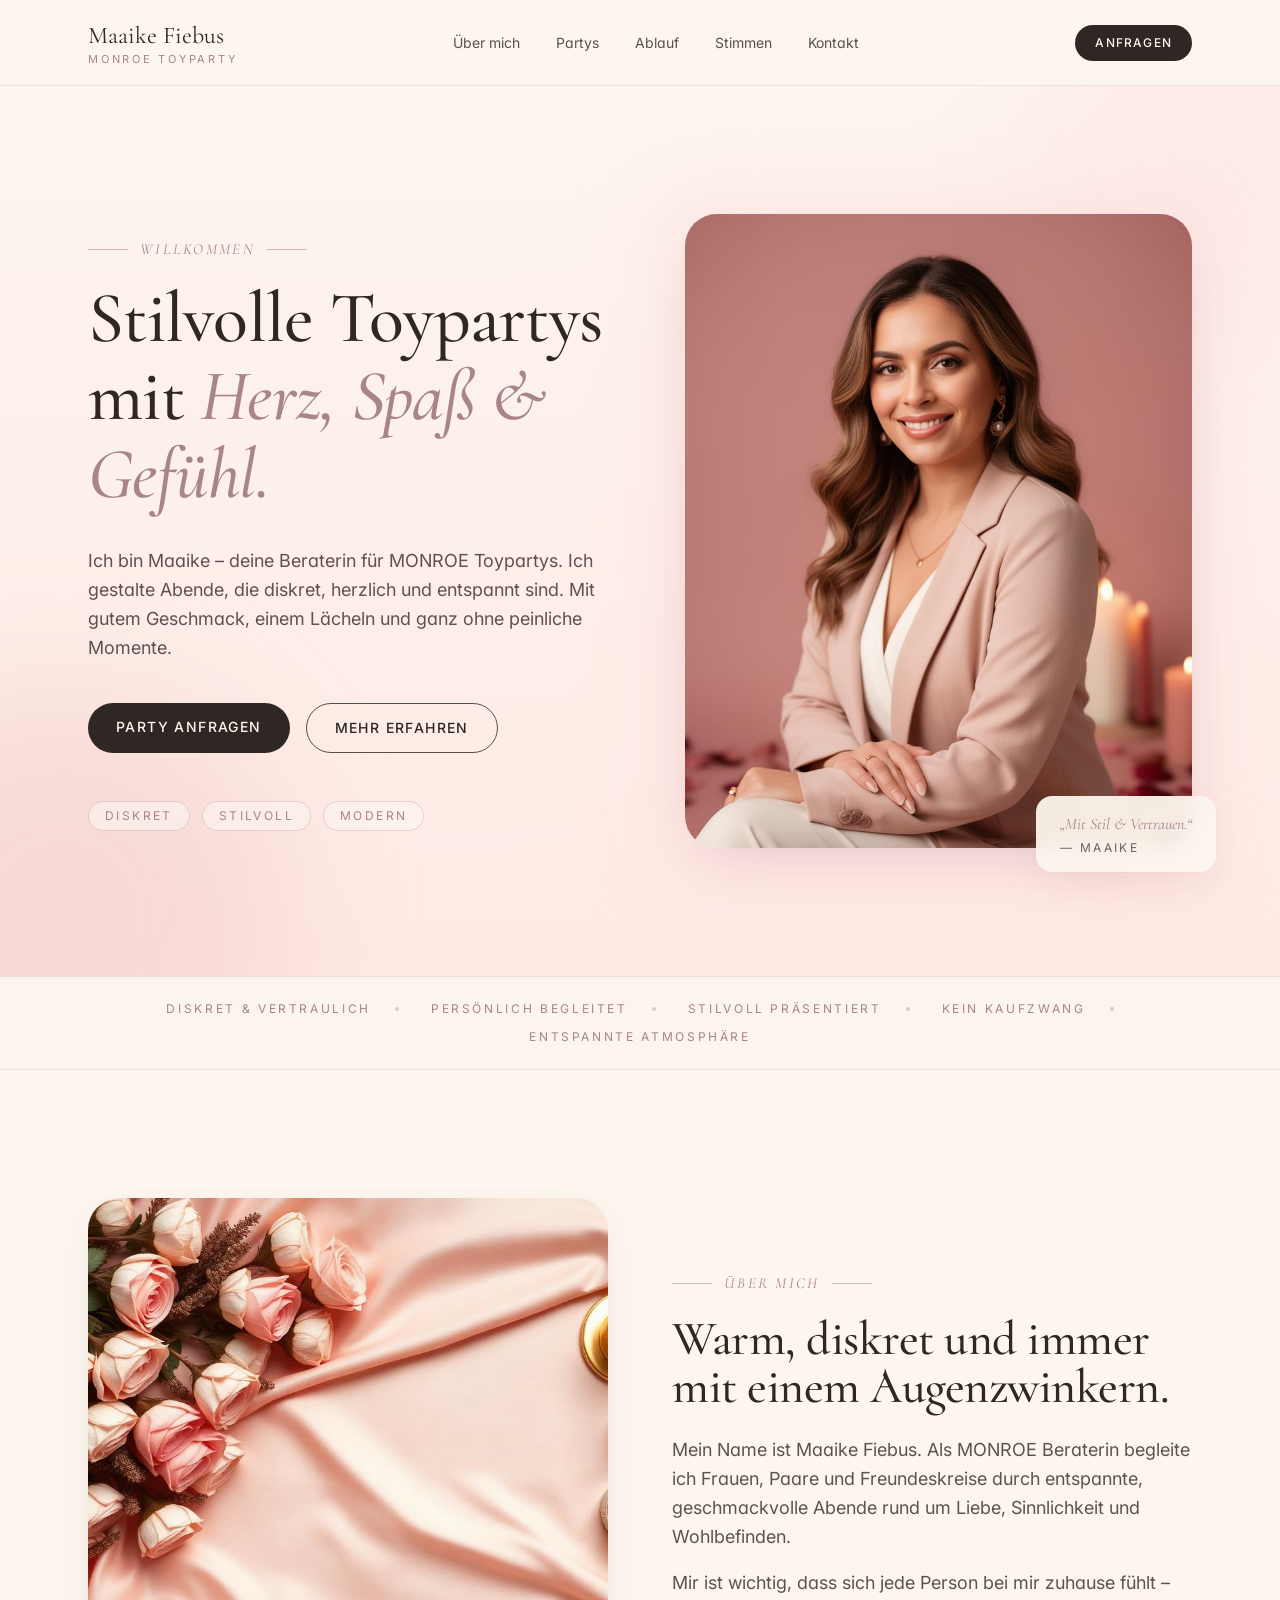
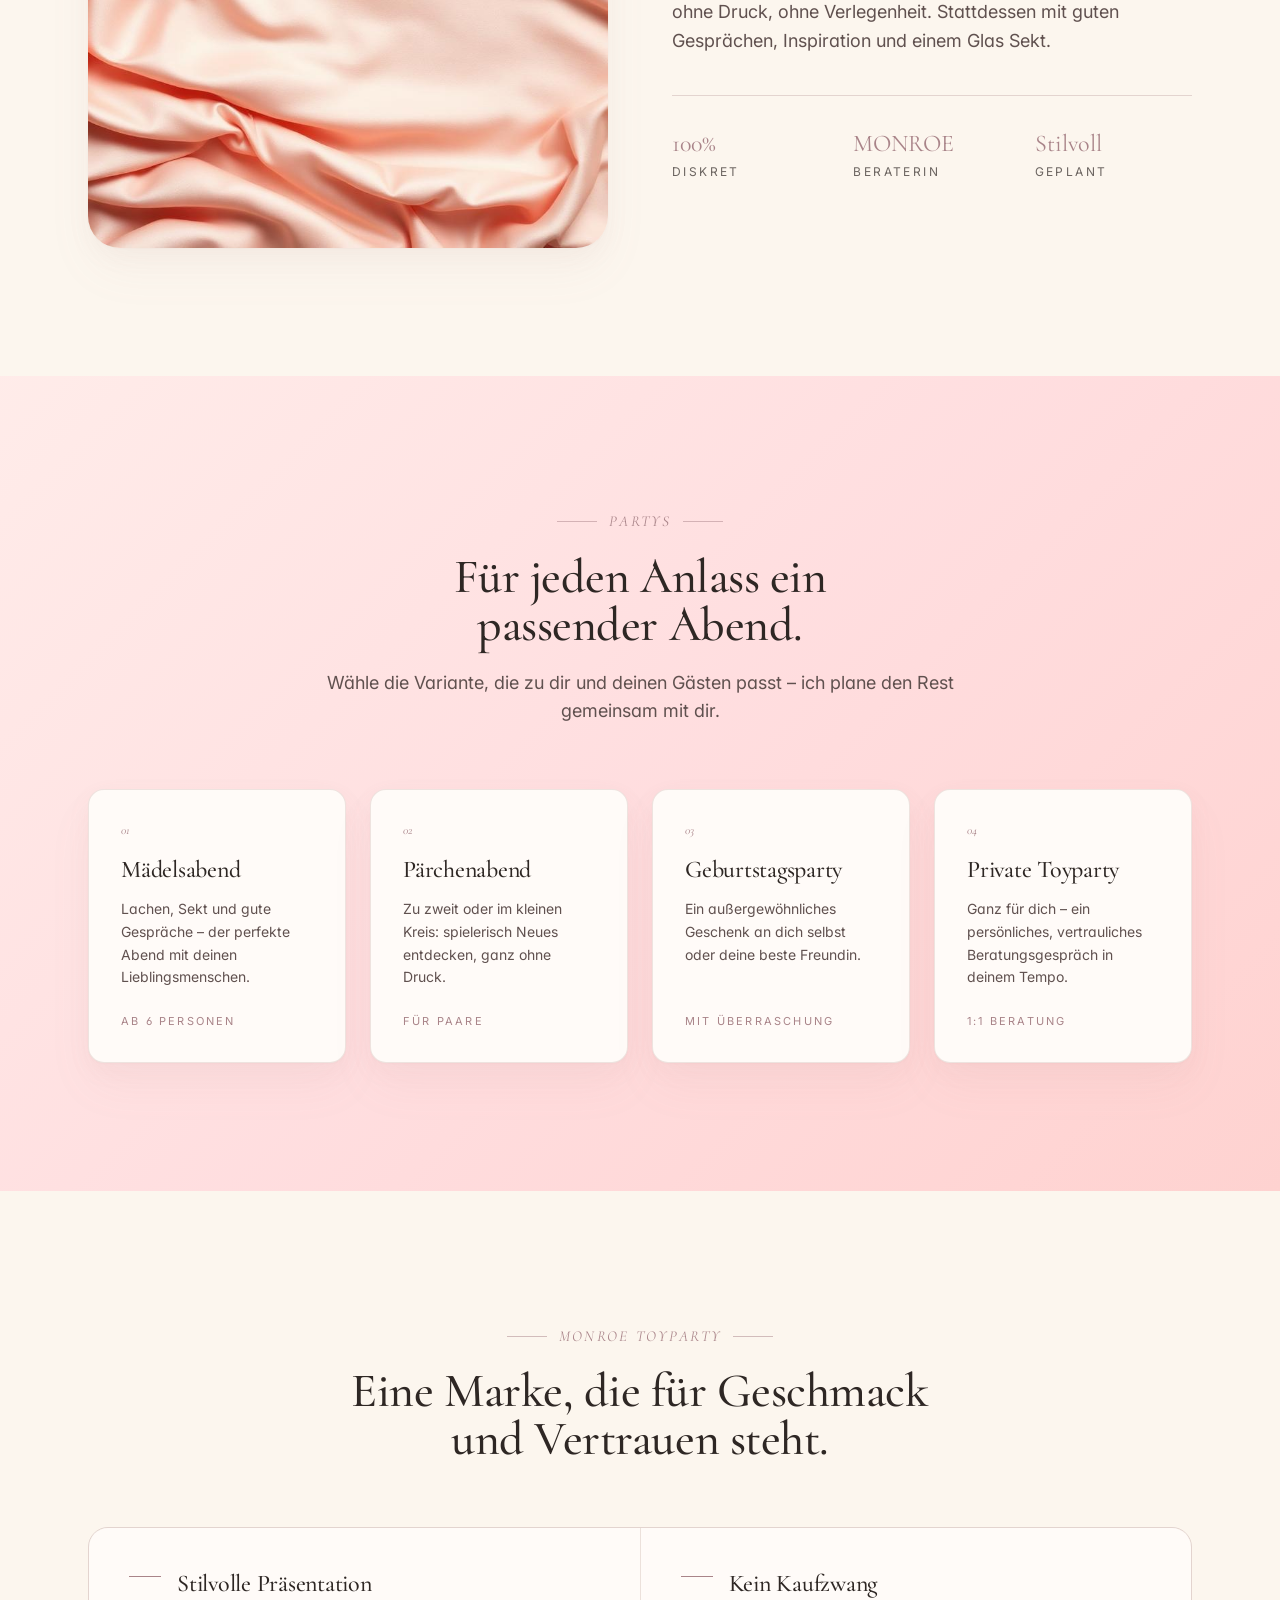
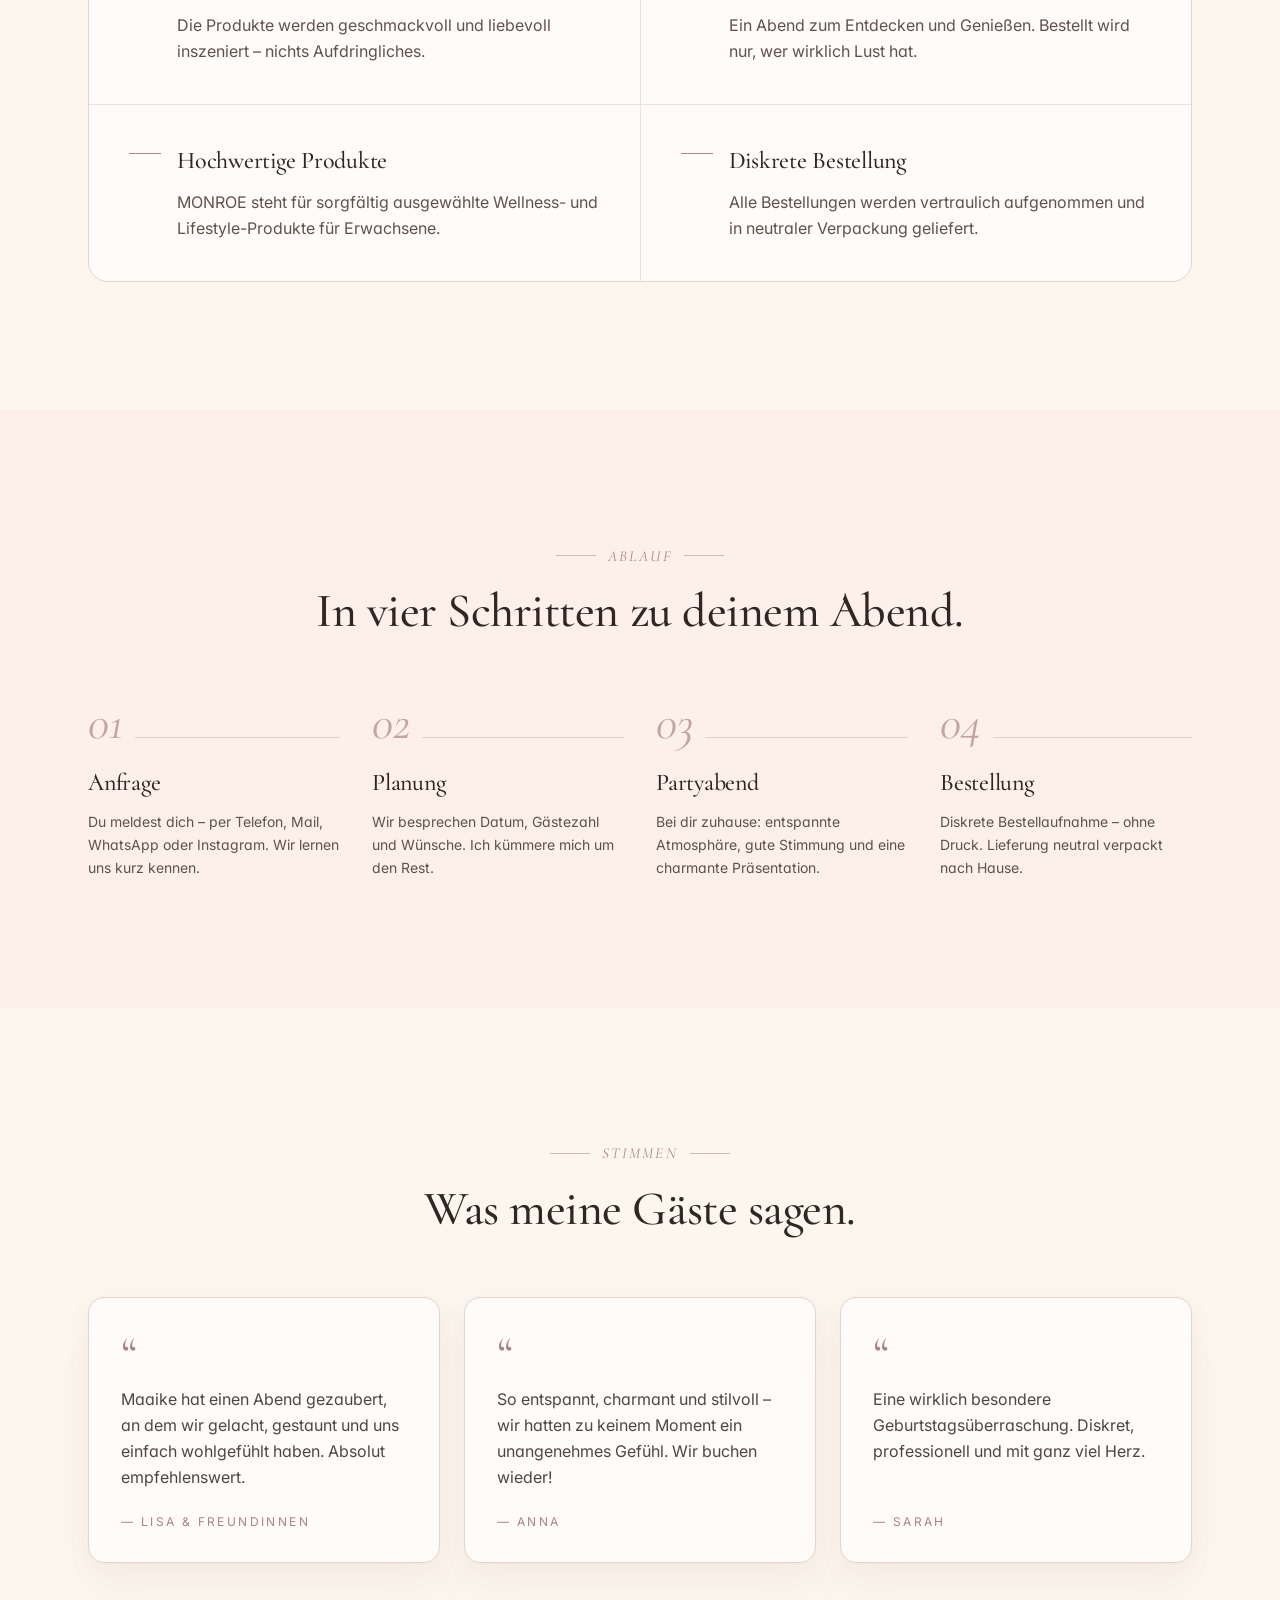
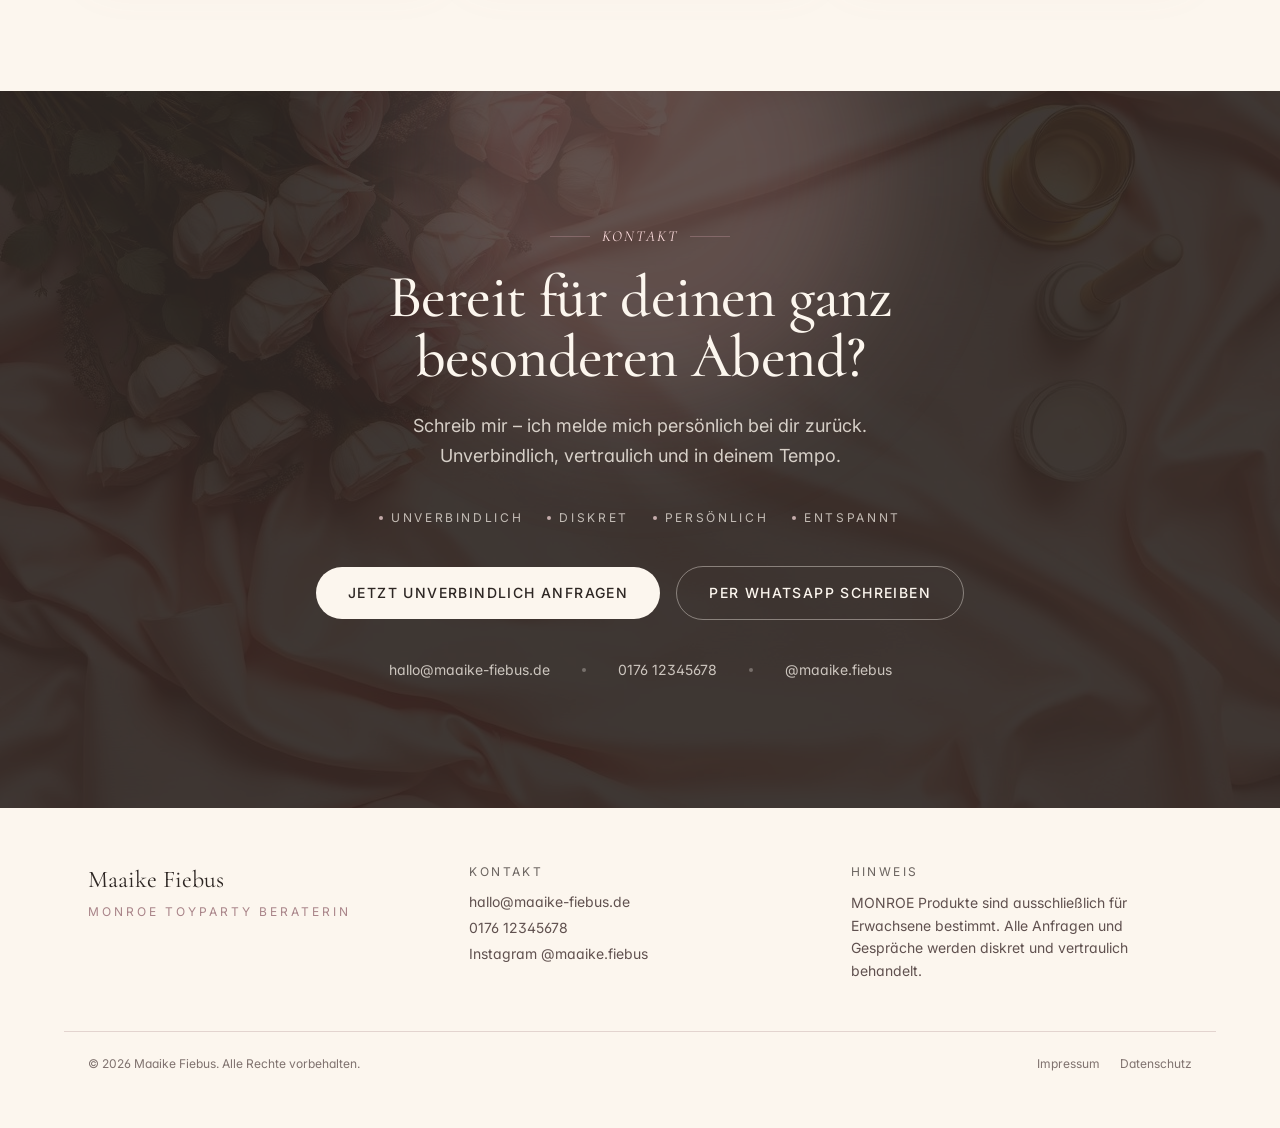
==== commit 3b24b43e: "Optimize Maaike Fiebus landing page" ====
--- a/maaike-fiebus/index.html
+++ b/maaike-fiebus/index.html
@@ -2,29 +2,60 @@
 <html lang="de">
   <head>
     <meta charset="UTF-8" />
-    <meta name="viewport" content="width=device-width, initial-scale=1.0" />
-    <title>Maaike Fiebus – Stilvolle MONROE Toypartys</title>
+    <meta name="viewport" content="width=device-width, initial-scale=1.0, viewport-fit=cover" />
+    <meta name="theme-color" content="#f5ece4" />
+
+    <title>Maaike Fiebus – Stilvolle MONROE Toypartys in Köln &amp; Umgebung</title>
     <meta
       name="description"
-      content="Maaike Fiebus – deine MONROE Toyparty Beraterin. Diskrete, stilvolle und herzliche Partys für Mädelsabende, Pärchenabende und Geburtstage."
+      content="Stilvolle, diskrete MONROE Toypartys mit Maaike Fiebus. Für Mädelsabende, Pärchenabende, Geburtstage und besondere Momente in entspannter Atmosphäre."
     />
-    <meta
-      property="og:title"
-      content="Maaike Fiebus – Stilvolle MONROE Toypartys"
-    />
+    <meta name="keywords" content="Maaike Fiebus, MONROE Toyparty, Toyparty Köln, stilvolle Toyparty, Mädelsabend, Pärchenabend" />
+    <meta name="author" content="Maaike Fiebus" />
+    <link rel="canonical" href="https://www.studio-avelin.com/maaike-fiebus/" />
+
+    <meta property="og:type" content="website" />
+    <meta property="og:locale" content="de_DE" />
+    <meta property="og:site_name" content="Maaike Fiebus" />
+    <meta property="og:url" content="https://www.studio-avelin.com/maaike-fiebus/" />
+    <meta property="og:title" content="Maaike Fiebus – Stilvolle MONROE Toypartys" />
     <meta
       property="og:description"
+      content="Diskret, stilvoll und mit viel Gefühl – Toypartys zum Wohlfühlen in Köln und Umgebung."
+    />
+    <meta property="og:image" content="https://www.studio-avelin.com/maaike-fiebus/og-image.jpg" />
+    <meta property="og:image:width" content="1200" />
+    <meta property="og:image:height" content="630" />
+
+    <meta name="twitter:card" content="summary_large_image" />
+    <meta name="twitter:title" content="Maaike Fiebus – Stilvolle MONROE Toypartys" />
+    <meta
+      name="twitter:description"
       content="Diskret, stilvoll und mit viel Gefühl – Toypartys zum Wohlfühlen."
     />
-    <meta property="og:type" content="website" />
+    <meta name="twitter:image" content="https://www.studio-avelin.com/maaike-fiebus/og-image.jpg" />
+
     <link rel="preconnect" href="https://fonts.googleapis.com" />
     <link rel="preconnect" href="https://fonts.gstatic.com" crossorigin />
     <link
       href="https://fonts.googleapis.com/css2?family=Cormorant+Garamond:ital,wght@0,400;0,500;0,600;1,400;1,500&family=Inter:wght@300;400;500;600&display=swap"
       rel="stylesheet"
     />
-    <script type="module" crossorigin src="/maaike-fiebus/assets/index-Cx1OhNbh.js"></script>
-    <link rel="stylesheet" crossorigin href="/maaike-fiebus/assets/index-H9dksUgZ.css">
+
+    <script type="application/ld+json">
+      {
+        "@context": "https://schema.org",
+        "@type": "LocalBusiness",
+        "name": "Maaike Fiebus – MONROE Toyparty Beraterin",
+        "description": "Stilvolle, diskrete MONROE Toypartys für Mädelsabende, Pärchenabende und besondere Anlässe.",
+        "url": "https://www.studio-avelin.com/maaike-fiebus/",
+        "email": "hallo@maaike-fiebus.de",
+        "telephone": "+49 176 12345678",
+        "areaServed": "Köln und Umgebung"
+      }
+    </script>
+    <script type="module" crossorigin src="/maaike-fiebus/assets/index-BW7a0yrI.js"></script>
+    <link rel="stylesheet" crossorigin href="/maaike-fiebus/assets/index-69VPJmHF.css">
   </head>
   <body>
     <div id="root"></div>
--- a/maaike-fiebus/assets/index-69VPJmHF.css
+++ b/maaike-fiebus/assets/index-69VPJmHF.css
@@ -0,0 +1 @@
+@layer properties{@supports (((-webkit-hyphens:none)) and (not (margin-trim:inline))) or ((-moz-orient:inline) and (not (color:rgb(from red r g b)))){*,:before,:after,::backdrop{--tw-translate-x:0;--tw-translate-y:0;--tw-translate-z:0;--tw-rotate-x:initial;--tw-rotate-y:initial;--tw-rotate-z:initial;--tw-skew-x:initial;--tw-skew-y:initial;--tw-space-y-reverse:0;--tw-space-x-reverse:0;--tw-border-style:solid;--tw-gradient-position:initial;--tw-gradient-from:#0000;--tw-gradient-via:#0000;--tw-gradient-to:#0000;--tw-gradient-stops:initial;--tw-gradient-via-stops:initial;--tw-gradient-from-position:0%;--tw-gradient-via-position:50%;--tw-gradient-to-position:100%;--tw-leading:initial;--tw-font-weight:initial;--tw-tracking:initial;--tw-ordinal:initial;--tw-slashed-zero:initial;--tw-numeric-figure:initial;--tw-numeric-spacing:initial;--tw-numeric-fraction:initial;--tw-shadow:0 0 #0000;--tw-shadow-color:initial;--tw-shadow-alpha:100%;--tw-inset-shadow:0 0 #0000;--tw-inset-shadow-color:initial;--tw-inset-shadow-alpha:100%;--tw-ring-color:initial;--tw-ring-shadow:0 0 #0000;--tw-inset-ring-color:initial;--tw-inset-ring-shadow:0 0 #0000;--tw-ring-inset:initial;--tw-ring-offset-width:0px;--tw-ring-offset-color:#fff;--tw-ring-offset-shadow:0 0 #0000;--tw-outline-style:solid;--tw-blur:initial;--tw-brightness:initial;--tw-contrast:initial;--tw-grayscale:initial;--tw-hue-rotate:initial;--tw-invert:initial;--tw-opacity:initial;--tw-saturate:initial;--tw-sepia:initial;--tw-drop-shadow:initial;--tw-drop-shadow-color:initial;--tw-drop-shadow-alpha:100%;--tw-drop-shadow-size:initial;--tw-backdrop-blur:initial;--tw-backdrop-brightness:initial;--tw-backdrop-contrast:initial;--tw-backdrop-grayscale:initial;--tw-backdrop-hue-rotate:initial;--tw-backdrop-invert:initial;--tw-backdrop-opacity:initial;--tw-backdrop-saturate:initial;--tw-backdrop-sepia:initial;--tw-duration:initial;--tw-ease:initial;--tw-content:"";--tw-animation-delay:0s;--tw-animation-direction:normal;--tw-animation-duration:initial;--tw-animation-fill-mode:none;--tw-animation-iteration-count:1;--tw-enter-blur:0;--tw-enter-opacity:1;--tw-enter-rotate:0;--tw-enter-scale:1;--tw-enter-translate-x:0;--tw-enter-translate-y:0;--tw-exit-blur:0;--tw-exit-opacity:1;--tw-exit-rotate:0;--tw-exit-scale:1;--tw-exit-translate-x:0;--tw-exit-translate-y:0}}}@layer theme{:root,:host{--font-sans:"Inter", system-ui, sans-serif;--font-mono:ui-monospace, SFMono-Regular, Menlo, Monaco, Consolas, "Liberation Mono", "Courier New", monospace;--color-black:#000;--spacing:.25rem;--container-sm:24rem;--container-lg:32rem;--container-xl:36rem;--container-2xl:42rem;--container-3xl:48rem;--container-6xl:72rem;--text-xs:.75rem;--text-xs--line-height:calc(1 / .75);--text-sm:.875rem;--text-sm--line-height:calc(1.25 / .875);--text-base:1rem;--text-base--line-height: 1.5 ;--text-lg:1.125rem;--text-lg--line-height:calc(1.75 / 1.125);--text-xl:1.25rem;--text-xl--line-height:calc(1.75 / 1.25);--text-2xl:1.5rem;--text-2xl--line-height:calc(2 / 1.5);--text-3xl:1.875rem;--text-3xl--line-height: 1.2 ;--text-4xl:2.25rem;--text-4xl--line-height:calc(2.5 / 2.25);--text-5xl:3rem;--text-5xl--line-height:1;--text-6xl:3.75rem;--text-6xl--line-height:1;--text-7xl:4.5rem;--text-7xl--line-height:1;--font-weight-normal:400;--font-weight-medium:500;--font-weight-semibold:600;--tracking-tight:-.025em;--tracking-widest:.1em;--leading-relaxed:1.625;--ease-in-out:cubic-bezier(.4, 0, .2, 1);--animate-pulse:pulse 2s cubic-bezier(.4, 0, .6, 1) infinite;--blur-md:12px;--blur-2xl:40px;--blur-3xl:64px;--aspect-video:16 / 9;--default-transition-duration:.15s;--default-transition-timing-function:cubic-bezier(.4, 0, .2, 1);--default-font-family:"Inter", system-ui, sans-serif;--default-mono-font-family:var(--font-mono);--color-background:var(--background);--color-foreground:var(--foreground);--color-border:var(--border);--font-display:"Cormorant Garamond", "Playfair Display", serif}}@layer base{*,:after,:before,::backdrop{box-sizing:border-box;border:0 solid;margin:0;padding:0}::file-selector-button{box-sizing:border-box;border:0 solid;margin:0;padding:0}html,:host{-webkit-text-size-adjust:100%;tab-size:4;line-height:1.5;font-family:var(--default-font-family,ui-sans-serif, system-ui, sans-serif, "Apple Color Emoji", "Segoe UI Emoji", "Segoe UI Symbol", "Noto Color Emoji");font-feature-settings:var(--default-font-feature-settings,normal);font-variation-settings:var(--default-font-variation-settings,normal);-webkit-tap-highlight-color:transparent}hr{height:0;color:inherit;border-top-width:1px}abbr:where([title]){-webkit-text-decoration:underline dotted;text-decoration:underline dotted}h1,h2,h3,h4,h5,h6{font-size:inherit;font-weight:inherit}a{color:inherit;-webkit-text-decoration:inherit;text-decoration:inherit}b,strong{font-weight:bolder}code,kbd,samp,pre{font-family:var(--default-mono-font-family,ui-monospace, SFMono-Regular, Menlo, Monaco, Consolas, "Liberation Mono", "Courier New", monospace);font-feature-settings:var(--default-mono-font-feature-settings,normal);font-variation-settings:var(--default-mono-font-variation-settings,normal);font-size:1em}small{font-size:80%}sub,sup{vertical-align:baseline;font-size:75%;line-height:0;position:relative}sub{bottom:-.25em}sup{top:-.5em}table{text-indent:0;border-color:inherit;border-collapse:collapse}:-moz-focusring{outline:auto}progress{vertical-align:baseline}summary{display:list-item}ol,ul,menu{list-style:none}img,svg,video,canvas,audio,iframe,embed,object{vertical-align:middle;display:block}img,video{max-width:100%;height:auto}button,input,select,optgroup,textarea{font:inherit;font-feature-settings:inherit;font-variation-settings:inherit;letter-spacing:inherit;color:inherit;opacity:1;background-color:#0000;border-radius:0}::file-selector-button{font:inherit;font-feature-settings:inherit;font-variation-settings:inherit;letter-spacing:inherit;color:inherit;opacity:1;background-color:#0000;border-radius:0}:where(select:is([multiple],[size])) optgroup{font-weight:bolder}:where(select:is([multiple],[size])) optgroup option{padding-inline-start:20px}::file-selector-button{margin-inline-end:4px}::placeholder{opacity:1}@supports (not ((-webkit-appearance:-apple-pay-button))) or (contain-intrinsic-size:1px){::placeholder{color:currentColor}@supports (color:color-mix(in lab,red,red)){::placeholder{color:color-mix(in oklab,currentcolor 50%,transparent)}}}textarea{resize:vertical}::-webkit-search-decoration{-webkit-appearance:none}::-webkit-date-and-time-value{min-height:1lh;text-align:inherit}::-webkit-datetime-edit{display:inline-flex}::-webkit-datetime-edit-fields-wrapper{padding:0}::-webkit-datetime-edit{padding-block:0}::-webkit-datetime-edit-year-field{padding-block:0}::-webkit-datetime-edit-month-field{padding-block:0}::-webkit-datetime-edit-day-field{padding-block:0}::-webkit-datetime-edit-hour-field{padding-block:0}::-webkit-datetime-edit-minute-field{padding-block:0}::-webkit-datetime-edit-second-field{padding-block:0}::-webkit-datetime-edit-millisecond-field{padding-block:0}::-webkit-datetime-edit-meridiem-field{padding-block:0}::-webkit-calendar-picker-indicator{line-height:1}:-moz-ui-invalid{box-shadow:none}button,input:where([type=button],[type=reset],[type=submit]){appearance:button}::file-selector-button{appearance:button}::-webkit-inner-spin-button{height:auto}::-webkit-outer-spin-button{height:auto}[hidden]:where(:not([hidden=until-found])){display:none!important}*{border-color:var(--color-border)}html{scroll-behavior:smooth}body{background-color:var(--color-background);color:var(--color-foreground);font-family:var(--font-sans);font-feature-settings:"ss01","cv11";-webkit-font-smoothing:antialiased}h1,h2,h3,h4{font-family:var(--font-display);letter-spacing:-.01em;font-weight:500}}@layer components;@layer utilities{.pointer-events-none{pointer-events:none}.invisible{visibility:hidden}.sr-only{clip-path:inset(50%);white-space:nowrap;border-width:0;width:1px;height:1px;margin:-1px;padding:0;position:absolute;overflow:hidden}.absolute{position:absolute}.fixed{position:fixed}.relative{position:relative}.sticky{position:sticky}.-inset-4{inset:calc(var(--spacing) * -4)}.inset-0{inset:calc(var(--spacing) * 0)}.inset-x-0{inset-inline:calc(var(--spacing) * 0)}.inset-y-0{inset-block:calc(var(--spacing) * 0)}.-top-12{top:calc(var(--spacing) * -12)}.-top-32{top:calc(var(--spacing) * -32)}.-top-40{top:calc(var(--spacing) * -40)}.top-0{top:calc(var(--spacing) * 0)}.top-1\.5{top:calc(var(--spacing) * 1.5)}.top-1\/2{top:50%}.top-3\.5{top:calc(var(--spacing) * 3.5)}.top-4{top:calc(var(--spacing) * 4)}.top-\[1px\]{top:1px}.top-\[6px\]{top:6px}.top-\[12px\]{top:12px}.top-\[50\%\]{top:50%}.top-\[60\%\]{top:60%}.top-full{top:100%}.-right-12{right:calc(var(--spacing) * -12)}.-right-32{right:calc(var(--spacing) * -32)}.right-0{right:calc(var(--spacing) * 0)}.right-1{right:calc(var(--spacing) * 1)}.right-2{right:calc(var(--spacing) * 2)}.right-3{right:calc(var(--spacing) * 3)}.right-4{right:calc(var(--spacing) * 4)}.-bottom-5{bottom:calc(var(--spacing) * -5)}.-bottom-12{bottom:calc(var(--spacing) * -12)}.-bottom-40{bottom:calc(var(--spacing) * -40)}.bottom-0{bottom:calc(var(--spacing) * 0)}.-left-12{left:calc(var(--spacing) * -12)}.-left-40{left:calc(var(--spacing) * -40)}.left-0{left:calc(var(--spacing) * 0)}.left-1\/2{left:50%}.left-2{left:calc(var(--spacing) * 2)}.left-4{left:calc(var(--spacing) * 4)}.left-\[50\%\]{left:50%}.z-10{z-index:10}.z-20{z-index:20}.z-40{z-index:40}.z-50{z-index:50}.z-\[1\]{z-index:1}.order-1{order:1}.order-2{order:2}.-mx-1{margin-inline:calc(var(--spacing) * -1)}.mx-2{margin-inline:calc(var(--spacing) * 2)}.mx-3\.5{margin-inline:calc(var(--spacing) * 3.5)}.mx-auto{margin-inline:auto}.my-0\.5{margin-block:calc(var(--spacing) * .5)}.my-1{margin-block:calc(var(--spacing) * 1)}.-mt-4{margin-top:calc(var(--spacing) * -4)}.mt-0\.5{margin-top:calc(var(--spacing) * .5)}.mt-1{margin-top:calc(var(--spacing) * 1)}.mt-1\.5{margin-top:calc(var(--spacing) * 1.5)}.mt-2{margin-top:calc(var(--spacing) * 2)}.mt-3{margin-top:calc(var(--spacing) * 3)}.mt-4{margin-top:calc(var(--spacing) * 4)}.mt-5{margin-top:calc(var(--spacing) * 5)}.mt-6{margin-top:calc(var(--spacing) * 6)}.mt-8{margin-top:calc(var(--spacing) * 8)}.mt-10{margin-top:calc(var(--spacing) * 10)}.mt-12{margin-top:calc(var(--spacing) * 12)}.mt-24{margin-top:calc(var(--spacing) * 24)}.mt-auto{margin-top:auto}.mr-2{margin-right:calc(var(--spacing) * 2)}.mb-1{margin-bottom:calc(var(--spacing) * 1)}.-ml-4{margin-left:calc(var(--spacing) * -4)}.ml-1{margin-left:calc(var(--spacing) * 1)}.ml-auto{margin-left:auto}.block{display:block}.flex{display:flex}.grid{display:grid}.hidden{display:none}.inline-flex{display:inline-flex}.table{display:table}.aspect-\[4\/5\]{aspect-ratio:4/5}.aspect-square{aspect-ratio:1}.aspect-video{aspect-ratio:var(--aspect-video)}.size-\(--cell-size\){width:var(--cell-size);height:var(--cell-size)}.size-4{width:calc(var(--spacing) * 4);height:calc(var(--spacing) * 4)}.h-\(--cell-size\){height:var(--cell-size)}.h-1{height:calc(var(--spacing) * 1)}.h-1\.5{height:calc(var(--spacing) * 1.5)}.h-2{height:calc(var(--spacing) * 2)}.h-2\.5{height:calc(var(--spacing) * 2.5)}.h-3{height:calc(var(--spacing) * 3)}.h-3\.5{height:calc(var(--spacing) * 3.5)}.h-4{height:calc(var(--spacing) * 4)}.h-5{height:calc(var(--spacing) * 5)}.h-7{height:calc(var(--spacing) * 7)}.h-8{height:calc(var(--spacing) * 8)}.h-9{height:calc(var(--spacing) * 9)}.h-10{height:calc(var(--spacing) * 10)}.h-12{height:calc(var(--spacing) * 12)}.h-96{height:calc(var(--spacing) * 96)}.h-\[1px\]{height:1px}.h-\[28rem\]{height:28rem}.h-\[30rem\]{height:30rem}.h-\[var\(--radix-navigation-menu-viewport-height\)\]{height:var(--radix-navigation-menu-viewport-height)}.h-\[var\(--radix-select-trigger-height\)\]{height:var(--radix-select-trigger-height)}.h-auto{height:auto}.h-full{height:100%}.h-px{height:1px}.h-svh{height:100svh}.max-h-\(--radix-context-menu-content-available-height\){max-height:var(--radix-context-menu-content-available-height)}.max-h-\(--radix-select-content-available-height\){max-height:var(--radix-select-content-available-height)}.max-h-\[300px\]{max-height:300px}.max-h-\[var\(--radix-dropdown-menu-content-available-height\)\]{max-height:var(--radix-dropdown-menu-content-available-height)}.min-h-0{min-height:calc(var(--spacing) * 0)}.min-h-\[60px\]{min-height:60px}.min-h-screen{min-height:100vh}.min-h-svh{min-height:100svh}.w-\(--cell-size\){width:var(--cell-size)}.w-\(--sidebar-width\){width:var(--sidebar-width)}.w-0{width:calc(var(--spacing) * 0)}.w-1{width:calc(var(--spacing) * 1)}.w-2{width:calc(var(--spacing) * 2)}.w-2\.5{width:calc(var(--spacing) * 2.5)}.w-3{width:calc(var(--spacing) * 3)}.w-3\.5{width:calc(var(--spacing) * 3.5)}.w-3\/4{width:75%}.w-4{width:calc(var(--spacing) * 4)}.w-5{width:calc(var(--spacing) * 5)}.w-7{width:calc(var(--spacing) * 7)}.w-8{width:calc(var(--spacing) * 8)}.w-9{width:calc(var(--spacing) * 9)}.w-10{width:calc(var(--spacing) * 10)}.w-64{width:calc(var(--spacing) * 64)}.w-72{width:calc(var(--spacing) * 72)}.w-96{width:calc(var(--spacing) * 96)}.w-\[1px\]{width:1px}.w-\[28rem\]{width:28rem}.w-\[30rem\]{width:30rem}.w-\[100px\]{width:100px}.w-auto{width:auto}.w-fit{width:fit-content}.w-full{width:100%}.w-max{width:max-content}.w-px{width:1px}.max-w-\(--skeleton-width\){max-width:var(--skeleton-width)}.max-w-2xl{max-width:var(--container-2xl)}.max-w-3xl{max-width:var(--container-3xl)}.max-w-6xl{max-width:var(--container-6xl)}.max-w-lg{max-width:var(--container-lg)}.max-w-max{max-width:max-content}.max-w-sm{max-width:var(--container-sm)}.max-w-xl{max-width:var(--container-xl)}.min-w-\(--cell-size\){min-width:var(--cell-size)}.min-w-0{min-width:calc(var(--spacing) * 0)}.min-w-5{min-width:calc(var(--spacing) * 5)}.min-w-8{min-width:calc(var(--spacing) * 8)}.min-w-9{min-width:calc(var(--spacing) * 9)}.min-w-10{min-width:calc(var(--spacing) * 10)}.min-w-\[8rem\]{min-width:8rem}.min-w-\[12rem\]{min-width:12rem}.min-w-\[var\(--radix-select-trigger-width\)\]{min-width:var(--radix-select-trigger-width)}.flex-1{flex:1}.shrink-0{flex-shrink:0}.grow{flex-grow:1}.grow-0{flex-grow:0}.basis-full{flex-basis:100%}.caption-bottom{caption-side:bottom}.border-collapse{border-collapse:collapse}.origin-\(--radix-context-menu-content-transform-origin\){transform-origin:var(--radix-context-menu-content-transform-origin)}.origin-\(--radix-dropdown-menu-content-transform-origin\){transform-origin:var(--radix-dropdown-menu-content-transform-origin)}.origin-\(--radix-hover-card-content-transform-origin\){transform-origin:var(--radix-hover-card-content-transform-origin)}.origin-\(--radix-menubar-content-transform-origin\){transform-origin:var(--radix-menubar-content-transform-origin)}.origin-\(--radix-popover-content-transform-origin\){transform-origin:var(--radix-popover-content-transform-origin)}.origin-\(--radix-select-content-transform-origin\){transform-origin:var(--radix-select-content-transform-origin)}.origin-\(--radix-tooltip-content-transform-origin\){transform-origin:var(--radix-tooltip-content-transform-origin)}.-translate-x-1\/2{--tw-translate-x: -50% ;translate:var(--tw-translate-x) var(--tw-translate-y)}.-translate-x-px{--tw-translate-x:-1px;translate:var(--tw-translate-x) var(--tw-translate-y)}.translate-x-\[-50\%\]{--tw-translate-x:-50%;translate:var(--tw-translate-x) var(--tw-translate-y)}.translate-x-px{--tw-translate-x:1px;translate:var(--tw-translate-x) var(--tw-translate-y)}.-translate-y-1\/2{--tw-translate-y: -50% ;translate:var(--tw-translate-x) var(--tw-translate-y)}.-translate-y-\[6px\]{--tw-translate-y: -6px ;translate:var(--tw-translate-x) var(--tw-translate-y)}.translate-y-\[-50\%\]{--tw-translate-y:-50%;translate:var(--tw-translate-x) var(--tw-translate-y)}.translate-y-\[6px\]{--tw-translate-y:6px;translate:var(--tw-translate-x) var(--tw-translate-y)}.-rotate-45{rotate:-45deg}.rotate-45{rotate:45deg}.rotate-90{rotate:90deg}.transform{transform:var(--tw-rotate-x,) var(--tw-rotate-y,) var(--tw-rotate-z,) var(--tw-skew-x,) var(--tw-skew-y,)}.animate-caret-blink{animation:1.25s ease-out infinite caret-blink}.animate-in{animation:enter var(--tw-animation-duration,var(--tw-duration,.15s))var(--tw-ease,ease)var(--tw-animation-delay,0s)var(--tw-animation-iteration-count,1)var(--tw-animation-direction,normal)var(--tw-animation-fill-mode,none)}.animate-pulse{animation:var(--animate-pulse)}.cursor-default{cursor:default}.cursor-pointer{cursor:pointer}.touch-none{touch-action:none}.list-none{list-style-type:none}.grid-cols-3{grid-template-columns:repeat(3,minmax(0,1fr))}.flex-col{flex-direction:column}.flex-col-reverse{flex-direction:column-reverse}.flex-row{flex-direction:row}.flex-wrap{flex-wrap:wrap}.place-content-center{place-content:center}.items-baseline{align-items:baseline}.items-center{align-items:center}.items-end{align-items:flex-end}.items-start{align-items:flex-start}.items-stretch{align-items:stretch}.justify-between{justify-content:space-between}.justify-center{justify-content:center}.gap-1{gap:calc(var(--spacing) * 1)}.gap-1\.5{gap:calc(var(--spacing) * 1.5)}.gap-2{gap:calc(var(--spacing) * 2)}.gap-2\.5{gap:calc(var(--spacing) * 2.5)}.gap-3{gap:calc(var(--spacing) * 3)}.gap-4{gap:calc(var(--spacing) * 4)}.gap-5{gap:calc(var(--spacing) * 5)}.gap-6{gap:calc(var(--spacing) * 6)}.gap-8{gap:calc(var(--spacing) * 8)}.gap-9{gap:calc(var(--spacing) * 9)}.gap-12{gap:calc(var(--spacing) * 12)}.gap-px{gap:1px}:where(.space-y-1\.5>:not(:last-child)){--tw-space-y-reverse:0;margin-block-start:calc(calc(var(--spacing) * 1.5) * var(--tw-space-y-reverse));margin-block-end:calc(calc(var(--spacing) * 1.5) * calc(1 - var(--tw-space-y-reverse)))}:where(.space-y-2>:not(:last-child)){--tw-space-y-reverse:0;margin-block-start:calc(calc(var(--spacing) * 2) * var(--tw-space-y-reverse));margin-block-end:calc(calc(var(--spacing) * 2) * calc(1 - var(--tw-space-y-reverse)))}.gap-x-6{column-gap:calc(var(--spacing) * 6)}.gap-x-8{column-gap:calc(var(--spacing) * 8)}:where(.space-x-1>:not(:last-child)){--tw-space-x-reverse:0;margin-inline-start:calc(calc(var(--spacing) * 1) * var(--tw-space-x-reverse));margin-inline-end:calc(calc(var(--spacing) * 1) * calc(1 - var(--tw-space-x-reverse)))}.gap-y-2{row-gap:calc(var(--spacing) * 2)}.gap-y-3{row-gap:calc(var(--spacing) * 3)}.overflow-auto{overflow:auto}.overflow-hidden{overflow:hidden}.overflow-x-hidden{overflow-x:hidden}.overflow-y-auto{overflow-y:auto}.rounded-2xl{border-radius:calc(var(--radius) + 8px)}.rounded-3xl{border-radius:calc(var(--radius) + 12px)}.rounded-\[2px\]{border-radius:2px}.rounded-\[2rem\]{border-radius:2rem}.rounded-\[inherit\]{border-radius:inherit}.rounded-full{border-radius:3.40282e38px}.rounded-lg{border-radius:var(--radius)}.rounded-md{border-radius:calc(var(--radius) - 2px)}.rounded-none{border-radius:0}.rounded-sm{border-radius:calc(var(--radius) - 4px)}.rounded-xl{border-radius:calc(var(--radius) + 4px)}.rounded-t-\[10px\]{border-top-left-radius:10px;border-top-right-radius:10px}.rounded-l-md{border-top-left-radius:calc(var(--radius) - 2px);border-bottom-left-radius:calc(var(--radius) - 2px)}.rounded-tl-sm{border-top-left-radius:calc(var(--radius) - 4px)}.rounded-r-md{border-top-right-radius:calc(var(--radius) - 2px);border-bottom-right-radius:calc(var(--radius) - 2px)}.border{border-style:var(--tw-border-style);border-width:1px}.border-2{border-style:var(--tw-border-style);border-width:2px}.border-\[1\.5px\]{border-style:var(--tw-border-style);border-width:1.5px}.border-y{border-block-style:var(--tw-border-style);border-block-width:1px}.border-t{border-top-style:var(--tw-border-style);border-top-width:1px}.border-r{border-right-style:var(--tw-border-style);border-right-width:1px}.border-b{border-bottom-style:var(--tw-border-style);border-bottom-width:1px}.border-l{border-left-style:var(--tw-border-style);border-left-width:1px}.border-dashed{--tw-border-style:dashed;border-style:dashed}.border-\(--color-border\){border-color:var(--color-border)}.border-border,.border-border\/40{border-color:var(--border)}@supports (color:color-mix(in lab,red,red)){.border-border\/40{border-color:color-mix(in oklab,var(--border) 40%,transparent)}}.border-border\/50{border-color:var(--border)}@supports (color:color-mix(in lab,red,red)){.border-border\/50{border-color:color-mix(in oklab,var(--border) 50%,transparent)}}.border-border\/60{border-color:var(--border)}@supports (color:color-mix(in lab,red,red)){.border-border\/60{border-color:color-mix(in oklab,var(--border) 60%,transparent)}}.border-border\/70{border-color:var(--border)}@supports (color:color-mix(in lab,red,red)){.border-border\/70{border-color:color-mix(in oklab,var(--border) 70%,transparent)}}.border-charcoal\/80{border-color:var(--charcoal)}@supports (color:color-mix(in lab,red,red)){.border-charcoal\/80{border-color:color-mix(in oklab,var(--charcoal) 80%,transparent)}}.border-cream\/40{border-color:var(--cream)}@supports (color:color-mix(in lab,red,red)){.border-cream\/40{border-color:color-mix(in oklab,var(--cream) 40%,transparent)}}.border-mauve\/30{border-color:var(--mauve)}@supports (color:color-mix(in lab,red,red)){.border-mauve\/30{border-color:color-mix(in oklab,var(--mauve) 30%,transparent)}}.border-primary,.border-primary\/50{border-color:var(--primary)}@supports (color:color-mix(in lab,red,red)){.border-primary\/50{border-color:color-mix(in oklab,var(--primary) 50%,transparent)}}.border-transparent{border-color:#0000}.border-t-transparent{border-top-color:#0000}.border-l-transparent{border-left-color:#0000}.bg-\(--color-bg\){background-color:var(--color-bg)}.bg-accent{background-color:var(--accent)}.bg-background,.bg-background\/85{background-color:var(--background)}@supports (color:color-mix(in lab,red,red)){.bg-background\/85{background-color:color-mix(in oklab,var(--background) 85%,transparent)}}.bg-black\/80{background-color:#000c}@supports (color:color-mix(in lab,red,red)){.bg-black\/80{background-color:color-mix(in oklab,var(--color-black) 80%,transparent)}}.bg-blush\/30{background-color:var(--blush)}@supports (color:color-mix(in lab,red,red)){.bg-blush\/30{background-color:color-mix(in oklab,var(--blush) 30%,transparent)}}.bg-blush\/40{background-color:var(--blush)}@supports (color:color-mix(in lab,red,red)){.bg-blush\/40{background-color:color-mix(in oklab,var(--blush) 40%,transparent)}}.bg-blush\/50{background-color:var(--blush)}@supports (color:color-mix(in lab,red,red)){.bg-blush\/50{background-color:color-mix(in oklab,var(--blush) 50%,transparent)}}.bg-blush\/70{background-color:var(--blush)}@supports (color:color-mix(in lab,red,red)){.bg-blush\/70{background-color:color-mix(in oklab,var(--blush) 70%,transparent)}}.bg-border,.bg-border\/60{background-color:var(--border)}@supports (color:color-mix(in lab,red,red)){.bg-border\/60{background-color:color-mix(in oklab,var(--border) 60%,transparent)}}.bg-card{background-color:var(--card)}.bg-charcoal{background-color:var(--charcoal)}.bg-cream,.bg-cream\/30{background-color:var(--cream)}@supports (color:color-mix(in lab,red,red)){.bg-cream\/30{background-color:color-mix(in oklab,var(--cream) 30%,transparent)}}.bg-cream\/60{background-color:var(--cream)}@supports (color:color-mix(in lab,red,red)){.bg-cream\/60{background-color:color-mix(in oklab,var(--cream) 60%,transparent)}}.bg-cream\/95{background-color:var(--cream)}@supports (color:color-mix(in lab,red,red)){.bg-cream\/95{background-color:color-mix(in oklab,var(--cream) 95%,transparent)}}.bg-foreground{background-color:var(--foreground)}.bg-mauve,.bg-mauve\/30{background-color:var(--mauve)}@supports (color:color-mix(in lab,red,red)){.bg-mauve\/30{background-color:color-mix(in oklab,var(--mauve) 30%,transparent)}}.bg-mauve\/40{background-color:var(--mauve)}@supports (color:color-mix(in lab,red,red)){.bg-mauve\/40{background-color:color-mix(in oklab,var(--mauve) 40%,transparent)}}.bg-muted,.bg-muted\/50{background-color:var(--muted)}@supports (color:color-mix(in lab,red,red)){.bg-muted\/50{background-color:color-mix(in oklab,var(--muted) 50%,transparent)}}.bg-primary,.bg-primary\/10{background-color:var(--primary)}@supports (color:color-mix(in lab,red,red)){.bg-primary\/10{background-color:color-mix(in oklab,var(--primary) 10%,transparent)}}.bg-primary\/20{background-color:var(--primary)}@supports (color:color-mix(in lab,red,red)){.bg-primary\/20{background-color:color-mix(in oklab,var(--primary) 20%,transparent)}}.bg-rose\/20{background-color:var(--rose)}@supports (color:color-mix(in lab,red,red)){.bg-rose\/20{background-color:color-mix(in oklab,var(--rose) 20%,transparent)}}.bg-rose\/30{background-color:var(--rose)}@supports (color:color-mix(in lab,red,red)){.bg-rose\/30{background-color:color-mix(in oklab,var(--rose) 30%,transparent)}}.bg-secondary{background-color:var(--secondary)}.bg-transparent{background-color:#0000}.bg-gradient-to-br{--tw-gradient-position:to bottom right in oklab;background-image:linear-gradient(var(--tw-gradient-stops))}.from-blush\/50{--tw-gradient-from:var(--blush)}@supports (color:color-mix(in lab,red,red)){.from-blush\/50{--tw-gradient-from:color-mix(in oklab, var(--blush) 50%, transparent)}}.from-blush\/50{--tw-gradient-stops:var(--tw-gradient-via-stops,var(--tw-gradient-position), var(--tw-gradient-from) var(--tw-gradient-from-position), var(--tw-gradient-to) var(--tw-gradient-to-position))}.via-cream{--tw-gradient-via:var(--cream);--tw-gradient-via-stops:var(--tw-gradient-position), var(--tw-gradient-from) var(--tw-gradient-from-position), var(--tw-gradient-via) var(--tw-gradient-via-position), var(--tw-gradient-to) var(--tw-gradient-to-position);--tw-gradient-stops:var(--tw-gradient-via-stops)}.to-beige\/60{--tw-gradient-to:var(--beige)}@supports (color:color-mix(in lab,red,red)){.to-beige\/60{--tw-gradient-to:color-mix(in oklab, var(--beige) 60%, transparent)}}.to-beige\/60{--tw-gradient-stops:var(--tw-gradient-via-stops,var(--tw-gradient-position), var(--tw-gradient-from) var(--tw-gradient-from-position), var(--tw-gradient-to) var(--tw-gradient-to-position))}.fill-current{fill:currentColor}.fill-primary{fill:var(--primary)}.object-cover{object-fit:cover}.p-0{padding:calc(var(--spacing) * 0)}.p-1{padding:calc(var(--spacing) * 1)}.p-2{padding:calc(var(--spacing) * 2)}.p-3{padding:calc(var(--spacing) * 3)}.p-4{padding:calc(var(--spacing) * 4)}.p-6{padding:calc(var(--spacing) * 6)}.p-7{padding:calc(var(--spacing) * 7)}.p-8{padding:calc(var(--spacing) * 8)}.p-\[1px\]{padding:1px}.px-\(--cell-size\){padding-inline:var(--cell-size)}.px-1{padding-inline:calc(var(--spacing) * 1)}.px-1\.5{padding-inline:calc(var(--spacing) * 1.5)}.px-2{padding-inline:calc(var(--spacing) * 2)}.px-2\.5{padding-inline:calc(var(--spacing) * 2.5)}.px-3{padding-inline:calc(var(--spacing) * 3)}.px-4{padding-inline:calc(var(--spacing) * 4)}.px-5{padding-inline:calc(var(--spacing) * 5)}.px-7{padding-inline:calc(var(--spacing) * 7)}.px-8{padding-inline:calc(var(--spacing) * 8)}.py-0\.5{padding-block:calc(var(--spacing) * .5)}.py-1{padding-block:calc(var(--spacing) * 1)}.py-1\.5{padding-block:calc(var(--spacing) * 1.5)}.py-2{padding-block:calc(var(--spacing) * 2)}.py-2\.5{padding-block:calc(var(--spacing) * 2.5)}.py-3{padding-block:calc(var(--spacing) * 3)}.py-3\.5{padding-block:calc(var(--spacing) * 3.5)}.py-4{padding-block:calc(var(--spacing) * 4)}.py-5{padding-block:calc(var(--spacing) * 5)}.py-6{padding-block:calc(var(--spacing) * 6)}.py-12{padding-block:calc(var(--spacing) * 12)}.py-16{padding-block:calc(var(--spacing) * 16)}.py-20{padding-block:calc(var(--spacing) * 20)}.pt-0{padding-top:calc(var(--spacing) * 0)}.pt-3{padding-top:calc(var(--spacing) * 3)}.pt-4{padding-top:calc(var(--spacing) * 4)}.pt-6{padding-top:calc(var(--spacing) * 6)}.pr-1{padding-right:calc(var(--spacing) * 1)}.pr-2{padding-right:calc(var(--spacing) * 2)}.pr-2\.5{padding-right:calc(var(--spacing) * 2.5)}.pr-8{padding-right:calc(var(--spacing) * 8)}.pb-3{padding-bottom:calc(var(--spacing) * 3)}.pb-4{padding-bottom:calc(var(--spacing) * 4)}.pl-2{padding-left:calc(var(--spacing) * 2)}.pl-2\.5{padding-left:calc(var(--spacing) * 2.5)}.pl-4{padding-left:calc(var(--spacing) * 4)}.pl-8{padding-left:calc(var(--spacing) * 8)}.text-center{text-align:center}.text-left{text-align:left}.align-middle{vertical-align:middle}.font-mono{font-family:var(--font-mono)}.text-2xl{font-size:var(--text-2xl);line-height:var(--tw-leading,var(--text-2xl--line-height))}.text-3xl{font-size:var(--text-3xl);line-height:var(--tw-leading,var(--text-3xl--line-height))}.text-4xl{font-size:var(--text-4xl);line-height:var(--tw-leading,var(--text-4xl--line-height))}.text-5xl{font-size:var(--text-5xl);line-height:var(--tw-leading,var(--text-5xl--line-height))}.text-base{font-size:var(--text-base);line-height:var(--tw-leading,var(--text-base--line-height))}.text-lg{font-size:var(--text-lg);line-height:var(--tw-leading,var(--text-lg--line-height))}.text-sm{font-size:var(--text-sm);line-height:var(--tw-leading,var(--text-sm--line-height))}.text-xl{font-size:var(--text-xl);line-height:var(--tw-leading,var(--text-xl--line-height))}.text-xs{font-size:var(--text-xs);line-height:var(--tw-leading,var(--text-xs--line-height))}.text-\[0\.8rem\]{font-size:.8rem}.text-\[10px\]{font-size:10px}.text-\[11px\]{font-size:11px}.leading-\[1\.08\]{--tw-leading:1.08;line-height:1.08}.leading-none{--tw-leading:1;line-height:1}.leading-relaxed{--tw-leading:var(--leading-relaxed);line-height:var(--leading-relaxed)}.font-medium{--tw-font-weight:var(--font-weight-medium);font-weight:var(--font-weight-medium)}.font-normal{--tw-font-weight:var(--font-weight-normal);font-weight:var(--font-weight-normal)}.font-semibold{--tw-font-weight:var(--font-weight-semibold);font-weight:var(--font-weight-semibold)}.tracking-\[0\.2em\]{--tw-tracking:.2em;letter-spacing:.2em}.tracking-\[0\.22em\]{--tw-tracking:.22em;letter-spacing:.22em}.tracking-\[0\.25em\]{--tw-tracking:.25em;letter-spacing:.25em}.tracking-tight{--tw-tracking:var(--tracking-tight);letter-spacing:var(--tracking-tight)}.tracking-widest{--tw-tracking:var(--tracking-widest);letter-spacing:var(--tracking-widest)}.break-words{overflow-wrap:break-word}.whitespace-nowrap{white-space:nowrap}.text-accent-foreground{color:var(--accent-foreground)}.text-card-foreground{color:var(--card-foreground)}.text-charcoal,.text-charcoal\/70{color:var(--charcoal)}@supports (color:color-mix(in lab,red,red)){.text-charcoal\/70{color:color-mix(in oklab,var(--charcoal) 70%,transparent)}}.text-charcoal\/80{color:var(--charcoal)}@supports (color:color-mix(in lab,red,red)){.text-charcoal\/80{color:color-mix(in oklab,var(--charcoal) 80%,transparent)}}.text-charcoal\/85{color:var(--charcoal)}@supports (color:color-mix(in lab,red,red)){.text-charcoal\/85{color:color-mix(in oklab,var(--charcoal) 85%,transparent)}}.text-cream,.text-cream\/70{color:var(--cream)}@supports (color:color-mix(in lab,red,red)){.text-cream\/70{color:color-mix(in oklab,var(--cream) 70%,transparent)}}.text-cream\/75{color:var(--cream)}@supports (color:color-mix(in lab,red,red)){.text-cream\/75{color:color-mix(in oklab,var(--cream) 75%,transparent)}}.text-cream\/80{color:var(--cream)}@supports (color:color-mix(in lab,red,red)){.text-cream\/80{color:color-mix(in oklab,var(--cream) 80%,transparent)}}.text-current{color:currentColor}.text-foreground{color:var(--foreground)}.text-mauve,.text-mauve\/70{color:var(--mauve)}@supports (color:color-mix(in lab,red,red)){.text-mauve\/70{color:color-mix(in oklab,var(--mauve) 70%,transparent)}}.text-muted-foreground,.text-muted-foreground\/80{color:var(--muted-foreground)}@supports (color:color-mix(in lab,red,red)){.text-muted-foreground\/80{color:color-mix(in oklab,var(--muted-foreground) 80%,transparent)}}.text-primary{color:var(--primary)}.text-primary-foreground{color:var(--primary-foreground)}.text-secondary-foreground{color:var(--secondary-foreground)}.uppercase{text-transform:uppercase}.italic{font-style:italic}.tabular-nums{--tw-numeric-spacing:tabular-nums;font-variant-numeric:var(--tw-ordinal,) var(--tw-slashed-zero,) var(--tw-numeric-figure,) var(--tw-numeric-spacing,) var(--tw-numeric-fraction,)}.underline-offset-4{text-underline-offset:4px}.opacity-0{opacity:0}.opacity-50{opacity:.5}.opacity-60{opacity:.6}.opacity-70{opacity:.7}.opacity-100{opacity:1}.opacity-\[0\.08\]{opacity:.08}.shadow{--tw-shadow:0 1px 3px 0 var(--tw-shadow-color,#0000001a), 0 1px 2px -1px var(--tw-shadow-color,#0000001a);box-shadow:var(--tw-inset-shadow),var(--tw-inset-ring-shadow),var(--tw-ring-offset-shadow),var(--tw-ring-shadow),var(--tw-shadow)}.shadow-\[0_0_0_1px_var\(--sidebar-border\)\]{--tw-shadow:0 0 0 1px var(--tw-shadow-color,var(--sidebar-border));box-shadow:var(--tw-inset-shadow),var(--tw-inset-ring-shadow),var(--tw-ring-offset-shadow),var(--tw-ring-shadow),var(--tw-shadow)}.shadow-lg{--tw-shadow:0 10px 15px -3px var(--tw-shadow-color,#0000001a), 0 4px 6px -4px var(--tw-shadow-color,#0000001a);box-shadow:var(--tw-inset-shadow),var(--tw-inset-ring-shadow),var(--tw-ring-offset-shadow),var(--tw-ring-shadow),var(--tw-shadow)}.shadow-md{--tw-shadow:0 4px 6px -1px var(--tw-shadow-color,#0000001a), 0 2px 4px -2px var(--tw-shadow-color,#0000001a);box-shadow:var(--tw-inset-shadow),var(--tw-inset-ring-shadow),var(--tw-ring-offset-shadow),var(--tw-ring-shadow),var(--tw-shadow)}.shadow-none{--tw-shadow:0 0 #0000;box-shadow:var(--tw-inset-shadow),var(--tw-inset-ring-shadow),var(--tw-ring-offset-shadow),var(--tw-ring-shadow),var(--tw-shadow)}.shadow-sm{--tw-shadow:0 1px 3px 0 var(--tw-shadow-color,#0000001a), 0 1px 2px -1px var(--tw-shadow-color,#0000001a);box-shadow:var(--tw-inset-shadow),var(--tw-inset-ring-shadow),var(--tw-ring-offset-shadow),var(--tw-ring-shadow),var(--tw-shadow)}.shadow-xl{--tw-shadow:0 20px 25px -5px var(--tw-shadow-color,#0000001a), 0 8px 10px -6px var(--tw-shadow-color,#0000001a);box-shadow:var(--tw-inset-shadow),var(--tw-inset-ring-shadow),var(--tw-ring-offset-shadow),var(--tw-ring-shadow),var(--tw-shadow)}.shadow-xs{--tw-shadow:0 1px 2px 0 var(--tw-shadow-color,#0000000d);box-shadow:var(--tw-inset-shadow),var(--tw-inset-ring-shadow),var(--tw-ring-offset-shadow),var(--tw-ring-shadow),var(--tw-shadow)}.ring-0{--tw-ring-shadow:var(--tw-ring-inset,) 0 0 0 calc(0px + var(--tw-ring-offset-width)) var(--tw-ring-color,currentcolor);box-shadow:var(--tw-inset-shadow),var(--tw-inset-ring-shadow),var(--tw-ring-offset-shadow),var(--tw-ring-shadow),var(--tw-shadow)}.ring-1{--tw-ring-shadow:var(--tw-ring-inset,) 0 0 0 calc(1px + var(--tw-ring-offset-width)) var(--tw-ring-color,currentcolor);box-shadow:var(--tw-inset-shadow),var(--tw-inset-ring-shadow),var(--tw-ring-offset-shadow),var(--tw-ring-shadow),var(--tw-shadow)}.ring-mauve\/15{--tw-ring-color:var(--mauve)}@supports (color:color-mix(in lab,red,red)){.ring-mauve\/15{--tw-ring-color:color-mix(in oklab, var(--mauve) 15%, transparent)}}.ring-offset-background{--tw-ring-offset-color:var(--background)}.outline{outline-style:var(--tw-outline-style);outline-width:1px}.blur-2xl{--tw-blur:blur(var(--blur-2xl));filter:var(--tw-blur,) var(--tw-brightness,) var(--tw-contrast,) var(--tw-grayscale,) var(--tw-hue-rotate,) var(--tw-invert,) var(--tw-saturate,) var(--tw-sepia,) var(--tw-drop-shadow,)}.blur-3xl{--tw-blur:blur(var(--blur-3xl));filter:var(--tw-blur,) var(--tw-brightness,) var(--tw-contrast,) var(--tw-grayscale,) var(--tw-hue-rotate,) var(--tw-invert,) var(--tw-saturate,) var(--tw-sepia,) var(--tw-drop-shadow,)}.backdrop-blur{--tw-backdrop-blur:blur(8px);-webkit-backdrop-filter:var(--tw-backdrop-blur,) var(--tw-backdrop-brightness,) var(--tw-backdrop-contrast,) var(--tw-backdrop-grayscale,) var(--tw-backdrop-hue-rotate,) var(--tw-backdrop-invert,) var(--tw-backdrop-opacity,) var(--tw-backdrop-saturate,) var(--tw-backdrop-sepia,);backdrop-filter:var(--tw-backdrop-blur,) var(--tw-backdrop-brightness,) var(--tw-backdrop-contrast,) var(--tw-backdrop-grayscale,) var(--tw-backdrop-hue-rotate,) var(--tw-backdrop-invert,) var(--tw-backdrop-opacity,) var(--tw-backdrop-saturate,) var(--tw-backdrop-sepia,)}.backdrop-blur-md{--tw-backdrop-blur:blur(var(--blur-md));-webkit-backdrop-filter:var(--tw-backdrop-blur,) var(--tw-backdrop-brightness,) var(--tw-backdrop-contrast,) var(--tw-backdrop-grayscale,) var(--tw-backdrop-hue-rotate,) var(--tw-backdrop-invert,) var(--tw-backdrop-opacity,) var(--tw-backdrop-saturate,) var(--tw-backdrop-sepia,);backdrop-filter:var(--tw-backdrop-blur,) var(--tw-backdrop-brightness,) var(--tw-backdrop-contrast,) var(--tw-backdrop-grayscale,) var(--tw-backdrop-hue-rotate,) var(--tw-backdrop-invert,) var(--tw-backdrop-opacity,) var(--tw-backdrop-saturate,) var(--tw-backdrop-sepia,)}.transition{transition-property:color,background-color,border-color,outline-color,text-decoration-color,fill,stroke,--tw-gradient-from,--tw-gradient-via,--tw-gradient-to,opacity,box-shadow,transform,translate,scale,rotate,filter,-webkit-backdrop-filter,backdrop-filter,display,content-visibility,overlay,pointer-events;transition-timing-function:var(--tw-ease,var(--default-transition-timing-function));transition-duration:var(--tw-duration,var(--default-transition-duration))}.transition-\[left\,right\,width\]{transition-property:left,right,width;transition-timing-function:var(--tw-ease,var(--default-transition-timing-function));transition-duration:var(--tw-duration,var(--default-transition-duration))}.transition-\[margin\,opacity\]{transition-property:margin,opacity;transition-timing-function:var(--tw-ease,var(--default-transition-timing-function));transition-duration:var(--tw-duration,var(--default-transition-duration))}.transition-\[width\,height\,padding\]{transition-property:width,height,padding;transition-timing-function:var(--tw-ease,var(--default-transition-timing-function));transition-duration:var(--tw-duration,var(--default-transition-duration))}.transition-\[width\]{transition-property:width;transition-timing-function:var(--tw-ease,var(--default-transition-timing-function));transition-duration:var(--tw-duration,var(--default-transition-duration))}.transition-all{transition-property:all;transition-timing-function:var(--tw-ease,var(--default-transition-timing-function));transition-duration:var(--tw-duration,var(--default-transition-duration))}.transition-colors{transition-property:color,background-color,border-color,outline-color,text-decoration-color,fill,stroke,--tw-gradient-from,--tw-gradient-via,--tw-gradient-to;transition-timing-function:var(--tw-ease,var(--default-transition-timing-function));transition-duration:var(--tw-duration,var(--default-transition-duration))}.transition-opacity{transition-property:opacity;transition-timing-function:var(--tw-ease,var(--default-transition-timing-function));transition-duration:var(--tw-duration,var(--default-transition-duration))}.transition-transform{transition-property:transform,translate,scale,rotate;transition-timing-function:var(--tw-ease,var(--default-transition-timing-function));transition-duration:var(--tw-duration,var(--default-transition-duration))}.duration-200{--tw-duration:.2s;transition-duration:.2s}.duration-300{--tw-duration:.3s;transition-duration:.3s}.duration-700{--tw-duration:.7s;transition-duration:.7s}.duration-1000{--tw-duration:1s;transition-duration:1s}.ease-in-out{--tw-ease:var(--ease-in-out);transition-timing-function:var(--ease-in-out)}.ease-linear{--tw-ease:linear;transition-timing-function:linear}.fade-in-0{--tw-enter-opacity:0}.outline-none{--tw-outline-style:none;outline-style:none}.select-none{-webkit-user-select:none;user-select:none}.zoom-in-95{--tw-enter-scale:.95}.\[--cell-size\:2rem\]{--cell-size:2rem}.group-focus-within\/menu-item\:opacity-100:is(:where(.group\/menu-item):focus-within *){opacity:1}@media(hover:hover){.group-hover\/menu-item\:opacity-100:is(:where(.group\/menu-item):hover *){opacity:1}}.group-has-\[\[data-sidebar\=menu-action\]\]\/menu-item\:pr-8:is(:where(.group\/menu-item):has([data-sidebar=menu-action]) *){padding-right:calc(var(--spacing) * 8)}.group-data-\[collapsible\=icon\]\:-mt-8:is(:where(.group)[data-collapsible=icon] *){margin-top:calc(var(--spacing) * -8)}.group-data-\[collapsible\=icon\]\:hidden:is(:where(.group)[data-collapsible=icon] *){display:none}.group-data-\[collapsible\=icon\]\:\!size-8:is(:where(.group)[data-collapsible=icon] *){width:calc(var(--spacing) * 8)!important;height:calc(var(--spacing) * 8)!important}.group-data-\[collapsible\=icon\]\:w-\(--sidebar-width-icon\):is(:where(.group)[data-collapsible=icon] *){width:var(--sidebar-width-icon)}.group-data-\[collapsible\=icon\]\:w-\[calc\(var\(--sidebar-width-icon\)_\+_theme\(spacing\.4\)\)\]:is(:where(.group)[data-collapsible=icon] *){width:calc(var(--sidebar-width-icon) + 1rem)}.group-data-\[collapsible\=icon\]\:w-\[calc\(var\(--sidebar-width-icon\)_\+_theme\(spacing\.4\)_\+2px\)\]:is(:where(.group)[data-collapsible=icon] *){width:calc(var(--sidebar-width-icon) + 1rem + 2px)}.group-data-\[collapsible\=icon\]\:overflow-hidden:is(:where(.group)[data-collapsible=icon] *){overflow:hidden}.group-data-\[collapsible\=icon\]\:\!p-0:is(:where(.group)[data-collapsible=icon] *){padding:calc(var(--spacing) * 0)!important}.group-data-\[collapsible\=icon\]\:\!p-2:is(:where(.group)[data-collapsible=icon] *){padding:calc(var(--spacing) * 2)!important}.group-data-\[collapsible\=icon\]\:opacity-0:is(:where(.group)[data-collapsible=icon] *){opacity:0}.group-data-\[collapsible\=offcanvas\]\:right-\[calc\(var\(--sidebar-width\)\*-1\)\]:is(:where(.group)[data-collapsible=offcanvas] *){right:calc(var(--sidebar-width) * -1)}.group-data-\[collapsible\=offcanvas\]\:left-\[calc\(var\(--sidebar-width\)\*-1\)\]:is(:where(.group)[data-collapsible=offcanvas] *){left:calc(var(--sidebar-width) * -1)}.group-data-\[collapsible\=offcanvas\]\:w-0:is(:where(.group)[data-collapsible=offcanvas] *){width:calc(var(--spacing) * 0)}.group-data-\[collapsible\=offcanvas\]\:translate-x-0:is(:where(.group)[data-collapsible=offcanvas] *){--tw-translate-x:calc(var(--spacing) * 0);translate:var(--tw-translate-x) var(--tw-translate-y)}.group-data-\[focused\=true\]\/day\:relative:is(:where(.group\/day)[data-focused=true] *){position:relative}.group-data-\[focused\=true\]\/day\:z-10:is(:where(.group\/day)[data-focused=true] *){z-index:10}.group-data-\[focused\=true\]\/day\:ring-\[3px\]:is(:where(.group\/day)[data-focused=true] *){--tw-ring-shadow:var(--tw-ring-inset,) 0 0 0 calc(3px + var(--tw-ring-offset-width)) var(--tw-ring-color,currentcolor);box-shadow:var(--tw-inset-shadow),var(--tw-inset-ring-shadow),var(--tw-ring-offset-shadow),var(--tw-ring-shadow),var(--tw-shadow)}.group-data-\[side\=left\]\:-right-4:is(:where(.group)[data-side=left] *){right:calc(var(--spacing) * -4)}.group-data-\[side\=left\]\:border-r:is(:where(.group)[data-side=left] *){border-right-style:var(--tw-border-style);border-right-width:1px}.group-data-\[side\=right\]\:left-0:is(:where(.group)[data-side=right] *){left:calc(var(--spacing) * 0)}.group-data-\[side\=right\]\:rotate-180:is(:where(.group)[data-side=right] *){rotate:180deg}.group-data-\[side\=right\]\:border-l:is(:where(.group)[data-side=right] *){border-left-style:var(--tw-border-style);border-left-width:1px}.group-data-\[state\=open\]\:rotate-180:is(:where(.group)[data-state=open] *){rotate:180deg}.group-data-\[variant\=floating\]\:rounded-lg:is(:where(.group)[data-variant=floating] *){border-radius:var(--radius)}.group-data-\[variant\=floating\]\:border:is(:where(.group)[data-variant=floating] *){border-style:var(--tw-border-style);border-width:1px}.group-data-\[variant\=floating\]\:shadow:is(:where(.group)[data-variant=floating] *){--tw-shadow:0 1px 3px 0 var(--tw-shadow-color,#0000001a), 0 1px 2px -1px var(--tw-shadow-color,#0000001a);box-shadow:var(--tw-inset-shadow),var(--tw-inset-ring-shadow),var(--tw-ring-offset-shadow),var(--tw-ring-shadow),var(--tw-shadow)}.group-\[\.toast\]\:bg-muted:is(:where(.group).toast *){background-color:var(--muted)}.group-\[\.toast\]\:bg-primary:is(:where(.group).toast *){background-color:var(--primary)}.group-\[\.toast\]\:text-muted-foreground:is(:where(.group).toast *){color:var(--muted-foreground)}.group-\[\.toast\]\:text-primary-foreground:is(:where(.group).toast *){color:var(--primary-foreground)}.group-\[\.toaster\]\:border-border:is(:where(.group).toaster *){border-color:var(--border)}.group-\[\.toaster\]\:bg-background:is(:where(.group).toaster *){background-color:var(--background)}.group-\[\.toaster\]\:text-foreground:is(:where(.group).toaster *){color:var(--foreground)}.group-\[\.toaster\]\:shadow-lg:is(:where(.group).toaster *){--tw-shadow:0 10px 15px -3px var(--tw-shadow-color,#0000001a), 0 4px 6px -4px var(--tw-shadow-color,#0000001a);box-shadow:var(--tw-inset-shadow),var(--tw-inset-ring-shadow),var(--tw-ring-offset-shadow),var(--tw-ring-shadow),var(--tw-shadow)}.peer-disabled\:cursor-not-allowed:is(:where(.peer):disabled~*){cursor:not-allowed}.peer-disabled\:opacity-70:is(:where(.peer):disabled~*){opacity:.7}.peer-data-\[size\=default\]\/menu-button\:top-1\.5:is(:where(.peer\/menu-button)[data-size=default]~*){top:calc(var(--spacing) * 1.5)}.peer-data-\[size\=lg\]\/menu-button\:top-2\.5:is(:where(.peer\/menu-button)[data-size=lg]~*){top:calc(var(--spacing) * 2.5)}.peer-data-\[size\=sm\]\/menu-button\:top-1:is(:where(.peer\/menu-button)[data-size=sm]~*){top:calc(var(--spacing) * 1)}.file\:border-0::file-selector-button{border-style:var(--tw-border-style);border-width:0}.file\:bg-transparent::file-selector-button{background-color:#0000}.file\:text-sm::file-selector-button{font-size:var(--text-sm);line-height:var(--tw-leading,var(--text-sm--line-height))}.file\:font-medium::file-selector-button{--tw-font-weight:var(--font-weight-medium);font-weight:var(--font-weight-medium)}.file\:text-foreground::file-selector-button{color:var(--foreground)}.placeholder\:text-muted-foreground::placeholder{color:var(--muted-foreground)}.after\:absolute:after{content:var(--tw-content);position:absolute}.after\:-inset-2:after{content:var(--tw-content);inset:calc(var(--spacing) * -2)}.after\:inset-y-0:after{content:var(--tw-content);inset-block:calc(var(--spacing) * 0)}.after\:left-1\/2:after{content:var(--tw-content);left:50%}.after\:w-1:after{content:var(--tw-content);width:calc(var(--spacing) * 1)}.after\:w-\[2px\]:after{content:var(--tw-content);width:2px}.after\:-translate-x-1\/2:after{content:var(--tw-content);--tw-translate-x: -50% ;translate:var(--tw-translate-x) var(--tw-translate-y)}.group-data-\[collapsible\=offcanvas\]\:after\:left-full:is(:where(.group)[data-collapsible=offcanvas] *):after{content:var(--tw-content);left:100%}.first\:rounded-l-md:first-child{border-top-left-radius:calc(var(--radius) - 2px);border-bottom-left-radius:calc(var(--radius) - 2px)}.first\:border-l:first-child{border-left-style:var(--tw-border-style);border-left-width:1px}.last\:rounded-r-md:last-child{border-top-right-radius:calc(var(--radius) - 2px);border-bottom-right-radius:calc(var(--radius) - 2px)}.last\:border-0:last-child{border-style:var(--tw-border-style);border-width:0}@media(hover:hover){.hover\:-translate-y-1:hover{--tw-translate-y:calc(var(--spacing) * -1);translate:var(--tw-translate-x) var(--tw-translate-y)}.hover\:bg-accent:hover{background-color:var(--accent)}.hover\:bg-blush:hover{background-color:var(--blush)}.hover\:bg-charcoal:hover{background-color:var(--charcoal)}.hover\:bg-cream\/10:hover{background-color:var(--cream)}@supports (color:color-mix(in lab,red,red)){.hover\:bg-cream\/10:hover{background-color:color-mix(in oklab,var(--cream) 10%,transparent)}}.hover\:bg-mauve:hover{background-color:var(--mauve)}.hover\:bg-muted:hover,.hover\:bg-muted\/50:hover{background-color:var(--muted)}@supports (color:color-mix(in lab,red,red)){.hover\:bg-muted\/50:hover{background-color:color-mix(in oklab,var(--muted) 50%,transparent)}}.hover\:bg-primary\/80:hover{background-color:var(--primary)}@supports (color:color-mix(in lab,red,red)){.hover\:bg-primary\/80:hover{background-color:color-mix(in oklab,var(--primary) 80%,transparent)}}.hover\:bg-primary\/90:hover{background-color:var(--primary)}@supports (color:color-mix(in lab,red,red)){.hover\:bg-primary\/90:hover{background-color:color-mix(in oklab,var(--primary) 90%,transparent)}}.hover\:bg-secondary\/80:hover{background-color:var(--secondary)}@supports (color:color-mix(in lab,red,red)){.hover\:bg-secondary\/80:hover{background-color:color-mix(in oklab,var(--secondary) 80%,transparent)}}.hover\:text-accent-foreground:hover{color:var(--accent-foreground)}.hover\:text-blush:hover{color:var(--blush)}.hover\:text-cream:hover{color:var(--cream)}.hover\:text-foreground:hover{color:var(--foreground)}.hover\:text-mauve:hover{color:var(--mauve)}.hover\:text-muted-foreground:hover{color:var(--muted-foreground)}.hover\:underline:hover{text-decoration-line:underline}.hover\:opacity-100:hover{opacity:1}.hover\:shadow-\[0_0_0_1px_var\(--sidebar-accent\)\]:hover{--tw-shadow:0 0 0 1px var(--tw-shadow-color,var(--sidebar-accent));box-shadow:var(--tw-inset-shadow),var(--tw-inset-ring-shadow),var(--tw-ring-offset-shadow),var(--tw-ring-shadow),var(--tw-shadow)}}.focus\:bg-accent:focus{background-color:var(--accent)}.focus\:text-accent-foreground:focus{color:var(--accent-foreground)}.focus\:ring-1:focus{--tw-ring-shadow:var(--tw-ring-inset,) 0 0 0 calc(1px + var(--tw-ring-offset-width)) var(--tw-ring-color,currentcolor);box-shadow:var(--tw-inset-shadow),var(--tw-inset-ring-shadow),var(--tw-ring-offset-shadow),var(--tw-ring-shadow),var(--tw-shadow)}.focus\:ring-2:focus{--tw-ring-shadow:var(--tw-ring-inset,) 0 0 0 calc(2px + var(--tw-ring-offset-width)) var(--tw-ring-color,currentcolor);box-shadow:var(--tw-inset-shadow),var(--tw-inset-ring-shadow),var(--tw-ring-offset-shadow),var(--tw-ring-shadow),var(--tw-shadow)}.focus\:ring-offset-2:focus{--tw-ring-offset-width:2px;--tw-ring-offset-shadow:var(--tw-ring-inset,) 0 0 0 var(--tw-ring-offset-width) var(--tw-ring-offset-color)}.focus\:outline-none:focus{--tw-outline-style:none;outline-style:none}.focus-visible\:ring-1:focus-visible{--tw-ring-shadow:var(--tw-ring-inset,) 0 0 0 calc(1px + var(--tw-ring-offset-width)) var(--tw-ring-color,currentcolor);box-shadow:var(--tw-inset-shadow),var(--tw-inset-ring-shadow),var(--tw-ring-offset-shadow),var(--tw-ring-shadow),var(--tw-shadow)}.focus-visible\:ring-2:focus-visible{--tw-ring-shadow:var(--tw-ring-inset,) 0 0 0 calc(2px + var(--tw-ring-offset-width)) var(--tw-ring-color,currentcolor);box-shadow:var(--tw-inset-shadow),var(--tw-inset-ring-shadow),var(--tw-ring-offset-shadow),var(--tw-ring-shadow),var(--tw-shadow)}.focus-visible\:ring-offset-1:focus-visible{--tw-ring-offset-width:1px;--tw-ring-offset-shadow:var(--tw-ring-inset,) 0 0 0 var(--tw-ring-offset-width) var(--tw-ring-offset-color)}.focus-visible\:ring-offset-2:focus-visible{--tw-ring-offset-width:2px;--tw-ring-offset-shadow:var(--tw-ring-inset,) 0 0 0 var(--tw-ring-offset-width) var(--tw-ring-offset-color)}.focus-visible\:ring-offset-background:focus-visible{--tw-ring-offset-color:var(--background)}.focus-visible\:outline-none:focus-visible{--tw-outline-style:none;outline-style:none}.disabled\:pointer-events-none:disabled{pointer-events:none}.disabled\:cursor-not-allowed:disabled{cursor:not-allowed}.disabled\:opacity-50:disabled{opacity:.5}.has-focus\:ring-\[3px\]:has(:focus){--tw-ring-shadow:var(--tw-ring-inset,) 0 0 0 calc(3px + var(--tw-ring-offset-width)) var(--tw-ring-color,currentcolor);box-shadow:var(--tw-inset-shadow),var(--tw-inset-ring-shadow),var(--tw-ring-offset-shadow),var(--tw-ring-shadow),var(--tw-shadow)}.has-\[\:disabled\]\:opacity-50:has(:disabled){opacity:.5}.aria-disabled\:pointer-events-none[aria-disabled=true]{pointer-events:none}.aria-disabled\:opacity-50[aria-disabled=true]{opacity:.5}.aria-selected\:text-muted-foreground[aria-selected=true]{color:var(--muted-foreground)}.data-\[active\=true\]\:font-medium[data-active=true]{--tw-font-weight:var(--font-weight-medium);font-weight:var(--font-weight-medium)}.data-\[disabled\]\:pointer-events-none[data-disabled]{pointer-events:none}.data-\[disabled\]\:opacity-50[data-disabled]{opacity:.5}.data-\[disabled\=true\]\:pointer-events-none[data-disabled=true]{pointer-events:none}.data-\[disabled\=true\]\:opacity-50[data-disabled=true]{opacity:.5}.data-\[motion\=from-end\]\:slide-in-from-right-52[data-motion=from-end]{--tw-enter-translate-x:calc(52*var(--spacing))}.data-\[motion\=from-start\]\:slide-in-from-left-52[data-motion=from-start]{--tw-enter-translate-x:calc(52*var(--spacing)*-1)}.data-\[motion\=to-end\]\:slide-out-to-right-52[data-motion=to-end]{--tw-exit-translate-x:calc(52*var(--spacing))}.data-\[motion\=to-start\]\:slide-out-to-left-52[data-motion=to-start]{--tw-exit-translate-x:calc(52*var(--spacing)*-1)}.data-\[motion\^\=from-\]\:animate-in[data-motion^=from-]{animation:enter var(--tw-animation-duration,var(--tw-duration,.15s))var(--tw-ease,ease)var(--tw-animation-delay,0s)var(--tw-animation-iteration-count,1)var(--tw-animation-direction,normal)var(--tw-animation-fill-mode,none)}.data-\[motion\^\=from-\]\:fade-in[data-motion^=from-]{--tw-enter-opacity:0}.data-\[motion\^\=to-\]\:animate-out[data-motion^=to-]{animation:exit var(--tw-animation-duration,var(--tw-duration,.15s))var(--tw-ease,ease)var(--tw-animation-delay,0s)var(--tw-animation-iteration-count,1)var(--tw-animation-direction,normal)var(--tw-animation-fill-mode,none)}.data-\[motion\^\=to-\]\:fade-out[data-motion^=to-]{--tw-exit-opacity:0}.data-\[panel-group-direction\=vertical\]\:h-px[data-panel-group-direction=vertical]{height:1px}.data-\[panel-group-direction\=vertical\]\:w-full[data-panel-group-direction=vertical]{width:100%}.data-\[panel-group-direction\=vertical\]\:flex-col[data-panel-group-direction=vertical]{flex-direction:column}.data-\[panel-group-direction\=vertical\]\:after\:left-0[data-panel-group-direction=vertical]:after{content:var(--tw-content);left:calc(var(--spacing) * 0)}.data-\[panel-group-direction\=vertical\]\:after\:h-1[data-panel-group-direction=vertical]:after{content:var(--tw-content);height:calc(var(--spacing) * 1)}.data-\[panel-group-direction\=vertical\]\:after\:w-full[data-panel-group-direction=vertical]:after{content:var(--tw-content);width:100%}.data-\[panel-group-direction\=vertical\]\:after\:translate-x-0[data-panel-group-direction=vertical]:after{content:var(--tw-content);--tw-translate-x:calc(var(--spacing) * 0);translate:var(--tw-translate-x) var(--tw-translate-y)}.data-\[panel-group-direction\=vertical\]\:after\:-translate-y-1\/2[data-panel-group-direction=vertical]:after{content:var(--tw-content);--tw-translate-y: -50% ;translate:var(--tw-translate-x) var(--tw-translate-y)}.data-\[placeholder\]\:text-muted-foreground[data-placeholder]{color:var(--muted-foreground)}.data-\[range-end\=true\]\:rounded-md[data-range-end=true]{border-radius:calc(var(--radius) - 2px)}.data-\[range-end\=true\]\:bg-primary[data-range-end=true]{background-color:var(--primary)}.data-\[range-end\=true\]\:text-primary-foreground[data-range-end=true]{color:var(--primary-foreground)}.data-\[range-middle\=true\]\:rounded-none[data-range-middle=true]{border-radius:0}.data-\[range-middle\=true\]\:bg-accent[data-range-middle=true]{background-color:var(--accent)}.data-\[range-middle\=true\]\:text-accent-foreground[data-range-middle=true]{color:var(--accent-foreground)}.data-\[range-start\=true\]\:rounded-md[data-range-start=true]{border-radius:calc(var(--radius) - 2px)}.data-\[range-start\=true\]\:bg-primary[data-range-start=true]{background-color:var(--primary)}.data-\[range-start\=true\]\:text-primary-foreground[data-range-start=true]{color:var(--primary-foreground)}.data-\[selected-single\=true\]\:bg-primary[data-selected-single=true]{background-color:var(--primary)}.data-\[selected-single\=true\]\:text-primary-foreground[data-selected-single=true]{color:var(--primary-foreground)}.data-\[selected\=true\]\:rounded-none[data-selected=true]{border-radius:0}.data-\[selected\=true\]\:bg-accent[data-selected=true]{background-color:var(--accent)}.data-\[selected\=true\]\:text-accent-foreground[data-selected=true]{color:var(--accent-foreground)}.data-\[side\=bottom\]\:translate-y-1[data-side=bottom]{--tw-translate-y:calc(var(--spacing) * 1);translate:var(--tw-translate-x) var(--tw-translate-y)}.data-\[side\=bottom\]\:slide-in-from-top-2[data-side=bottom]{--tw-enter-translate-y:calc(2*var(--spacing)*-1)}.data-\[side\=left\]\:-translate-x-1[data-side=left]{--tw-translate-x:calc(var(--spacing) * -1);translate:var(--tw-translate-x) var(--tw-translate-y)}.data-\[side\=left\]\:slide-in-from-right-2[data-side=left]{--tw-enter-translate-x:calc(2*var(--spacing))}.data-\[side\=right\]\:translate-x-1[data-side=right]{--tw-translate-x:calc(var(--spacing) * 1);translate:var(--tw-translate-x) var(--tw-translate-y)}.data-\[side\=right\]\:slide-in-from-left-2[data-side=right]{--tw-enter-translate-x:calc(2*var(--spacing)*-1)}.data-\[side\=top\]\:-translate-y-1[data-side=top]{--tw-translate-y:calc(var(--spacing) * -1);translate:var(--tw-translate-x) var(--tw-translate-y)}.data-\[side\=top\]\:slide-in-from-bottom-2[data-side=top]{--tw-enter-translate-y:calc(2*var(--spacing))}.data-\[state\=active\]\:bg-background[data-state=active]{background-color:var(--background)}.data-\[state\=active\]\:text-foreground[data-state=active]{color:var(--foreground)}.data-\[state\=active\]\:shadow[data-state=active]{--tw-shadow:0 1px 3px 0 var(--tw-shadow-color,#0000001a), 0 1px 2px -1px var(--tw-shadow-color,#0000001a);box-shadow:var(--tw-inset-shadow),var(--tw-inset-ring-shadow),var(--tw-ring-offset-shadow),var(--tw-ring-shadow),var(--tw-shadow)}.data-\[state\=checked\]\:translate-x-4[data-state=checked]{--tw-translate-x:calc(var(--spacing) * 4);translate:var(--tw-translate-x) var(--tw-translate-y)}.data-\[state\=checked\]\:bg-primary[data-state=checked]{background-color:var(--primary)}.data-\[state\=checked\]\:text-primary-foreground[data-state=checked]{color:var(--primary-foreground)}.data-\[state\=closed\]\:animate-accordion-up[data-state=closed]{animation:accordion-up var(--tw-animation-duration,var(--tw-duration,.2s))var(--tw-ease,ease-out)var(--tw-animation-delay,0s)var(--tw-animation-iteration-count,1)var(--tw-animation-direction,normal)var(--tw-animation-fill-mode,none)}.data-\[state\=closed\]\:animate-out[data-state=closed]{animation:exit var(--tw-animation-duration,var(--tw-duration,.15s))var(--tw-ease,ease)var(--tw-animation-delay,0s)var(--tw-animation-iteration-count,1)var(--tw-animation-direction,normal)var(--tw-animation-fill-mode,none)}.data-\[state\=closed\]\:duration-300[data-state=closed]{--tw-duration:.3s;transition-duration:.3s}.data-\[state\=closed\]\:fade-out-0[data-state=closed]{--tw-exit-opacity:0}.data-\[state\=closed\]\:zoom-out-95[data-state=closed]{--tw-exit-scale:.95}.data-\[state\=closed\]\:slide-out-to-bottom[data-state=closed]{--tw-exit-translate-y:100%}.data-\[state\=closed\]\:slide-out-to-left[data-state=closed]{--tw-exit-translate-x:-100%}.data-\[state\=closed\]\:slide-out-to-right[data-state=closed]{--tw-exit-translate-x:100%}.data-\[state\=closed\]\:slide-out-to-top[data-state=closed]{--tw-exit-translate-y:-100%}.data-\[state\=hidden\]\:animate-out[data-state=hidden]{animation:exit var(--tw-animation-duration,var(--tw-duration,.15s))var(--tw-ease,ease)var(--tw-animation-delay,0s)var(--tw-animation-iteration-count,1)var(--tw-animation-direction,normal)var(--tw-animation-fill-mode,none)}.data-\[state\=hidden\]\:fade-out[data-state=hidden]{--tw-exit-opacity:0}.data-\[state\=on\]\:bg-accent[data-state=on]{background-color:var(--accent)}.data-\[state\=on\]\:text-accent-foreground[data-state=on]{color:var(--accent-foreground)}.data-\[state\=open\]\:animate-accordion-down[data-state=open]{animation:accordion-down var(--tw-animation-duration,var(--tw-duration,.2s))var(--tw-ease,ease-out)var(--tw-animation-delay,0s)var(--tw-animation-iteration-count,1)var(--tw-animation-direction,normal)var(--tw-animation-fill-mode,none)}.data-\[state\=open\]\:animate-in[data-state=open]{animation:enter var(--tw-animation-duration,var(--tw-duration,.15s))var(--tw-ease,ease)var(--tw-animation-delay,0s)var(--tw-animation-iteration-count,1)var(--tw-animation-direction,normal)var(--tw-animation-fill-mode,none)}.data-\[state\=open\]\:bg-accent[data-state=open],.data-\[state\=open\]\:bg-accent\/50[data-state=open]{background-color:var(--accent)}@supports (color:color-mix(in lab,red,red)){.data-\[state\=open\]\:bg-accent\/50[data-state=open]{background-color:color-mix(in oklab,var(--accent) 50%,transparent)}}.data-\[state\=open\]\:bg-secondary[data-state=open]{background-color:var(--secondary)}.data-\[state\=open\]\:text-accent-foreground[data-state=open]{color:var(--accent-foreground)}.data-\[state\=open\]\:text-muted-foreground[data-state=open]{color:var(--muted-foreground)}.data-\[state\=open\]\:opacity-100[data-state=open]{opacity:1}.data-\[state\=open\]\:duration-500[data-state=open]{--tw-duration:.5s;transition-duration:.5s}.data-\[state\=open\]\:fade-in-0[data-state=open]{--tw-enter-opacity:0}.data-\[state\=open\]\:zoom-in-90[data-state=open]{--tw-enter-scale:.9}.data-\[state\=open\]\:zoom-in-95[data-state=open]{--tw-enter-scale:.95}.data-\[state\=open\]\:slide-in-from-bottom[data-state=open]{--tw-enter-translate-y:100%}.data-\[state\=open\]\:slide-in-from-left[data-state=open]{--tw-enter-translate-x:-100%}.data-\[state\=open\]\:slide-in-from-right[data-state=open]{--tw-enter-translate-x:100%}.data-\[state\=open\]\:slide-in-from-top[data-state=open]{--tw-enter-translate-y:-100%}@media(hover:hover){.data-\[state\=open\]\:hover\:bg-accent[data-state=open]:hover{background-color:var(--accent)}}.data-\[state\=open\]\:focus\:bg-accent[data-state=open]:focus{background-color:var(--accent)}.data-\[state\=selected\]\:bg-muted[data-state=selected]{background-color:var(--muted)}.data-\[state\=unchecked\]\:translate-x-0[data-state=unchecked]{--tw-translate-x:calc(var(--spacing) * 0);translate:var(--tw-translate-x) var(--tw-translate-y)}.data-\[state\=visible\]\:animate-in[data-state=visible]{animation:enter var(--tw-animation-duration,var(--tw-duration,.15s))var(--tw-ease,ease)var(--tw-animation-delay,0s)var(--tw-animation-iteration-count,1)var(--tw-animation-direction,normal)var(--tw-animation-fill-mode,none)}.data-\[state\=visible\]\:fade-in[data-state=visible]{--tw-enter-opacity:0}@media(min-width:40rem){.sm\:mt-0{margin-top:calc(var(--spacing) * 0)}.sm\:block{display:block}.sm\:flex{display:flex}.sm\:inline-block{display:inline-block}.sm\:max-w-sm{max-width:var(--container-sm)}.sm\:grid-cols-2{grid-template-columns:repeat(2,minmax(0,1fr))}.sm\:flex-row{flex-direction:row}.sm\:flex-wrap{flex-wrap:wrap}.sm\:items-center{align-items:center}.sm\:justify-end{justify-content:flex-end}.sm\:gap-2\.5{gap:calc(var(--spacing) * 2.5)}.sm\:gap-4{gap:calc(var(--spacing) * 4)}.sm\:gap-x-8{column-gap:calc(var(--spacing) * 8)}:where(.sm\:space-x-2>:not(:last-child)){--tw-space-x-reverse:0;margin-inline-start:calc(calc(var(--spacing) * 2) * var(--tw-space-x-reverse));margin-inline-end:calc(calc(var(--spacing) * 2) * calc(1 - var(--tw-space-x-reverse)))}.sm\:rounded-lg{border-radius:var(--radius)}.sm\:text-left{text-align:left}.sm\:text-4xl{font-size:var(--text-4xl);line-height:var(--tw-leading,var(--text-4xl--line-height))}.sm\:text-5xl{font-size:var(--text-5xl);line-height:var(--tw-leading,var(--text-5xl--line-height))}}@media(min-width:48rem){.md\:absolute{position:absolute}.md\:-inset-6{inset:calc(var(--spacing) * -6)}.md\:-right-6{right:calc(var(--spacing) * -6)}.md\:-bottom-6{bottom:calc(var(--spacing) * -6)}.md\:left-auto{left:auto}.md\:order-1{order:1}.md\:order-2{order:2}.md\:mt-3{margin-top:calc(var(--spacing) * 3)}.md\:mt-4{margin-top:calc(var(--spacing) * 4)}.md\:mt-5{margin-top:calc(var(--spacing) * 5)}.md\:mt-6{margin-top:calc(var(--spacing) * 6)}.md\:mt-8{margin-top:calc(var(--spacing) * 8)}.md\:mt-10{margin-top:calc(var(--spacing) * 10)}.md\:mt-12{margin-top:calc(var(--spacing) * 12)}.md\:mt-16{margin-top:calc(var(--spacing) * 16)}.md\:block{display:block}.md\:flex{display:flex}.md\:hidden{display:none}.md\:inline-block{display:inline-block}.md\:w-\[var\(--radix-navigation-menu-viewport-width\)\]{width:var(--radix-navigation-menu-viewport-width)}.md\:w-auto{width:auto}.md\:max-w-none{max-width:none}.md\:grid-cols-2{grid-template-columns:repeat(2,minmax(0,1fr))}.md\:grid-cols-3{grid-template-columns:repeat(3,minmax(0,1fr))}.md\:grid-cols-4{grid-template-columns:repeat(4,minmax(0,1fr))}.md\:grid-cols-\[1\.05fr_1fr\]{grid-template-columns:1.05fr 1fr}.md\:flex-row{flex-direction:row}.md\:items-center{align-items:center}.md\:gap-3{gap:calc(var(--spacing) * 3)}.md\:gap-4{gap:calc(var(--spacing) * 4)}.md\:gap-6{gap:calc(var(--spacing) * 6)}.md\:gap-10{gap:calc(var(--spacing) * 10)}.md\:gap-16{gap:calc(var(--spacing) * 16)}.md\:p-8{padding:calc(var(--spacing) * 8)}.md\:p-10{padding:calc(var(--spacing) * 10)}.md\:px-6{padding-inline:calc(var(--spacing) * 6)}.md\:py-4{padding-block:calc(var(--spacing) * 4)}.md\:py-5{padding-block:calc(var(--spacing) * 5)}.md\:py-6{padding-block:calc(var(--spacing) * 6)}.md\:py-14{padding-block:calc(var(--spacing) * 14)}.md\:py-28{padding-block:calc(var(--spacing) * 28)}.md\:pt-8{padding-top:calc(var(--spacing) * 8)}.md\:text-2xl{font-size:var(--text-2xl);line-height:var(--tw-leading,var(--text-2xl--line-height))}.md\:text-5xl{font-size:var(--text-5xl);line-height:var(--tw-leading,var(--text-5xl--line-height))}.md\:text-6xl{font-size:var(--text-6xl);line-height:var(--tw-leading,var(--text-6xl--line-height))}.md\:text-base{font-size:var(--text-base);line-height:var(--tw-leading,var(--text-base--line-height))}.md\:text-lg{font-size:var(--text-lg);line-height:var(--tw-leading,var(--text-lg--line-height))}.md\:text-sm{font-size:var(--text-sm);line-height:var(--tw-leading,var(--text-sm--line-height))}.md\:text-xs{font-size:var(--text-xs);line-height:var(--tw-leading,var(--text-xs--line-height))}.md\:text-\[11px\]{font-size:11px}.md\:opacity-0{opacity:0}.md\:peer-data-\[variant\=inset\]\:m-2:is(:where(.peer)[data-variant=inset]~*){margin:calc(var(--spacing) * 2)}.md\:peer-data-\[variant\=inset\]\:ml-0:is(:where(.peer)[data-variant=inset]~*){margin-left:calc(var(--spacing) * 0)}.md\:peer-data-\[variant\=inset\]\:rounded-xl:is(:where(.peer)[data-variant=inset]~*){border-radius:calc(var(--radius) + 4px)}.md\:peer-data-\[variant\=inset\]\:shadow:is(:where(.peer)[data-variant=inset]~*){--tw-shadow:0 1px 3px 0 var(--tw-shadow-color,#0000001a), 0 1px 2px -1px var(--tw-shadow-color,#0000001a);box-shadow:var(--tw-inset-shadow),var(--tw-inset-ring-shadow),var(--tw-ring-offset-shadow),var(--tw-ring-shadow),var(--tw-shadow)}.md\:peer-data-\[state\=collapsed\]\:peer-data-\[variant\=inset\]\:ml-2:is(:where(.peer)[data-state=collapsed]~*):is(:where(.peer)[data-variant=inset]~*){margin-left:calc(var(--spacing) * 2)}}.after\:md\:hidden:after{content:var(--tw-content)}@media(min-width:48rem){.after\:md\:hidden:after{display:none}}@media(min-width:64rem){.lg\:grid-cols-4{grid-template-columns:repeat(4,minmax(0,1fr))}.lg\:py-32{padding-block:calc(var(--spacing) * 32)}.lg\:text-6xl{font-size:var(--text-6xl);line-height:var(--tw-leading,var(--text-6xl--line-height))}.lg\:text-7xl{font-size:var(--text-7xl);line-height:var(--tw-leading,var(--text-7xl--line-height))}}.\[\&_\.recharts-cartesian-axis-tick_text\]\:fill-muted-foreground .recharts-cartesian-axis-tick text{fill:var(--muted-foreground)}.\[\&_\.recharts-cartesian-grid_line\[stroke\=\'\#ccc\'\]\]\:stroke-border\/50 .recharts-cartesian-grid line[stroke="#ccc"]{stroke:var(--border)}@supports (color:color-mix(in lab,red,red)){.\[\&_\.recharts-cartesian-grid_line\[stroke\=\'\#ccc\'\]\]\:stroke-border\/50 .recharts-cartesian-grid line[stroke="#ccc"]{stroke:color-mix(in oklab,var(--border) 50%,transparent)}}.\[\&_\.recharts-curve\.recharts-tooltip-cursor\]\:stroke-border .recharts-curve.recharts-tooltip-cursor{stroke:var(--border)}.\[\&_\.recharts-dot\[stroke\=\'\#fff\'\]\]\:stroke-transparent .recharts-dot[stroke="#fff"]{stroke:#0000}.\[\&_\.recharts-layer\]\:outline-none .recharts-layer{--tw-outline-style:none;outline-style:none}.\[\&_\.recharts-polar-grid_\[stroke\=\'\#ccc\'\]\]\:stroke-border .recharts-polar-grid [stroke="#ccc"]{stroke:var(--border)}.\[\&_\.recharts-radial-bar-background-sector\]\:fill-muted .recharts-radial-bar-background-sector,.\[\&_\.recharts-rectangle\.recharts-tooltip-cursor\]\:fill-muted .recharts-rectangle.recharts-tooltip-cursor{fill:var(--muted)}.\[\&_\.recharts-reference-line_\[stroke\=\'\#ccc\'\]\]\:stroke-border .recharts-reference-line [stroke="#ccc"]{stroke:var(--border)}.\[\&_\.recharts-sector\]\:outline-none .recharts-sector{--tw-outline-style:none;outline-style:none}.\[\&_\.recharts-sector\[stroke\=\'\#fff\'\]\]\:stroke-transparent .recharts-sector[stroke="#fff"]{stroke:#0000}.\[\&_\.recharts-surface\]\:outline-none .recharts-surface{--tw-outline-style:none;outline-style:none}.\[\&_\[cmdk-group-heading\]\]\:px-2 [cmdk-group-heading]{padding-inline:calc(var(--spacing) * 2)}.\[\&_\[cmdk-group-heading\]\]\:py-1\.5 [cmdk-group-heading]{padding-block:calc(var(--spacing) * 1.5)}.\[\&_\[cmdk-group-heading\]\]\:text-xs [cmdk-group-heading]{font-size:var(--text-xs);line-height:var(--tw-leading,var(--text-xs--line-height))}.\[\&_\[cmdk-group-heading\]\]\:font-medium [cmdk-group-heading]{--tw-font-weight:var(--font-weight-medium);font-weight:var(--font-weight-medium)}.\[\&_\[cmdk-group-heading\]\]\:text-muted-foreground [cmdk-group-heading]{color:var(--muted-foreground)}.\[\&_\[cmdk-group\]\]\:px-2 [cmdk-group]{padding-inline:calc(var(--spacing) * 2)}.\[\&_\[cmdk-group\]\:not\(\[hidden\]\)_\~\[cmdk-group\]\]\:pt-0 [cmdk-group]:not([hidden])~[cmdk-group]{padding-top:calc(var(--spacing) * 0)}.\[\&_\[cmdk-input-wrapper\]_svg\]\:h-5 [cmdk-input-wrapper] svg{height:calc(var(--spacing) * 5)}.\[\&_\[cmdk-input-wrapper\]_svg\]\:w-5 [cmdk-input-wrapper] svg{width:calc(var(--spacing) * 5)}.\[\&_\[cmdk-input\]\]\:h-12 [cmdk-input]{height:calc(var(--spacing) * 12)}.\[\&_\[cmdk-item\]\]\:px-2 [cmdk-item]{padding-inline:calc(var(--spacing) * 2)}.\[\&_\[cmdk-item\]\]\:py-3 [cmdk-item]{padding-block:calc(var(--spacing) * 3)}.\[\&_\[cmdk-item\]_svg\]\:h-5 [cmdk-item] svg{height:calc(var(--spacing) * 5)}.\[\&_\[cmdk-item\]_svg\]\:w-5 [cmdk-item] svg{width:calc(var(--spacing) * 5)}.\[\&_p\]\:leading-relaxed p{--tw-leading:var(--leading-relaxed);line-height:var(--leading-relaxed)}.\[\&_svg\]\:pointer-events-none svg{pointer-events:none}.\[\&_svg\]\:size-4 svg{width:calc(var(--spacing) * 4);height:calc(var(--spacing) * 4)}.\[\&_svg\]\:shrink-0 svg{flex-shrink:0}.\[\&_tr\]\:border-b tr{border-bottom-style:var(--tw-border-style);border-bottom-width:1px}.\[\&_tr\:last-child\]\:border-0 tr:last-child{border-style:var(--tw-border-style);border-width:0}.\[\&\:first-child\[data-selected\=true\]_button\]\:rounded-l-md:first-child[data-selected=true] button{border-top-left-radius:calc(var(--radius) - 2px);border-bottom-left-radius:calc(var(--radius) - 2px)}.\[\&\:has\(\[role\=checkbox\]\)\]\:pr-0:has([role=checkbox]){padding-right:calc(var(--spacing) * 0)}:is(.rtl\:\*\*\:\[\.rdp-button\\_next\>svg\]\:rotate-180:where(:dir(rtl),[dir=rtl],[dir=rtl] *) *):is(.rdp-button_next>svg),:is(.rtl\:\*\*\:\[\.rdp-button\\_previous\>svg\]\:rotate-180:where(:dir(rtl),[dir=rtl],[dir=rtl] *) *):is(.rdp-button_previous>svg){rotate:180deg}.\[\&\:last-child\[data-selected\=true\]_button\]\:rounded-r-md:last-child[data-selected=true] button{border-top-right-radius:calc(var(--radius) - 2px);border-bottom-right-radius:calc(var(--radius) - 2px)}.\[\&\>\[role\=checkbox\]\]\:translate-y-\[2px\]>[role=checkbox]{--tw-translate-y:2px;translate:var(--tw-translate-x) var(--tw-translate-y)}.\[\&\>button\]\:hidden>button{display:none}.\[\&\>span\]\:line-clamp-1>span{-webkit-line-clamp:1;-webkit-box-orient:vertical;display:-webkit-box;overflow:hidden}.\[\&\>span\]\:text-xs>span{font-size:var(--text-xs);line-height:var(--tw-leading,var(--text-xs--line-height))}.\[\&\>span\]\:opacity-70>span{opacity:.7}.\[\&\>span\:last-child\]\:truncate>span:last-child{text-overflow:ellipsis;white-space:nowrap;overflow:hidden}.\[\&\>svg\]\:absolute>svg{position:absolute}.\[\&\>svg\]\:top-4>svg{top:calc(var(--spacing) * 4)}.\[\&\>svg\]\:left-4>svg{left:calc(var(--spacing) * 4)}.\[\&\>svg\]\:size-3\.5>svg{width:calc(var(--spacing) * 3.5);height:calc(var(--spacing) * 3.5)}.\[\&\>svg\]\:size-4>svg{width:calc(var(--spacing) * 4);height:calc(var(--spacing) * 4)}.\[\&\>svg\]\:h-2\.5>svg{height:calc(var(--spacing) * 2.5)}.\[\&\>svg\]\:h-3>svg{height:calc(var(--spacing) * 3)}.\[\&\>svg\]\:h-3\.5>svg{height:calc(var(--spacing) * 3.5)}.\[\&\>svg\]\:w-2\.5>svg{width:calc(var(--spacing) * 2.5)}.\[\&\>svg\]\:w-3>svg{width:calc(var(--spacing) * 3)}.\[\&\>svg\]\:w-3\.5>svg{width:calc(var(--spacing) * 3.5)}.\[\&\>svg\]\:shrink-0>svg{flex-shrink:0}.\[\&\>svg\]\:text-foreground>svg{color:var(--foreground)}.\[\&\>svg\]\:text-muted-foreground>svg{color:var(--muted-foreground)}.\[\&\>svg\+div\]\:translate-y-\[-3px\]>svg+div{--tw-translate-y:-3px;translate:var(--tw-translate-x) var(--tw-translate-y)}.\[\&\>svg\~\*\]\:pl-7>svg~*{padding-left:calc(var(--spacing) * 7)}.\[\&\>tr\]\:last\:border-b-0>tr:last-child{border-bottom-style:var(--tw-border-style);border-bottom-width:0}.\[\&\[data-panel-group-direction\=vertical\]\>div\]\:rotate-90[data-panel-group-direction=vertical]>div{rotate:90deg}.\[\&\[data-state\=open\]\>svg\]\:rotate-180[data-state=open]>svg{rotate:180deg}[data-side=left] .\[\[data-side\=left\]_\&\]\:cursor-w-resize{cursor:w-resize}[data-side=left][data-collapsible=offcanvas] .\[\[data-side\=left\]\[data-collapsible\=offcanvas\]_\&\]\:-right-2{right:calc(var(--spacing) * -2)}[data-side=left][data-state=collapsed] .\[\[data-side\=left\]\[data-state\=collapsed\]_\&\]\:cursor-e-resize,[data-side=right] .\[\[data-side\=right\]_\&\]\:cursor-e-resize{cursor:e-resize}[data-side=right][data-collapsible=offcanvas] .\[\[data-side\=right\]\[data-collapsible\=offcanvas\]_\&\]\:-left-2{left:calc(var(--spacing) * -2)}[data-side=right][data-state=collapsed] .\[\[data-side\=right\]\[data-state\=collapsed\]_\&\]\:cursor-w-resize{cursor:w-resize}[data-slot=card-content] .\[\[data-slot\=card-content\]_\&\]\:bg-transparent,[data-slot=popover-content] .\[\[data-slot\=popover-content\]_\&\]\:bg-transparent{background-color:#0000}.font-display{font-family:var(--font-display)}.text-balance{text-wrap:balance}.bg-gradient-soft{background:linear-gradient(135deg,#ffedea,#ffdee0,#fed2d0);background:linear-gradient(135deg,color(xyz 0.872 0.877 0.897),color(xyz 0.816 0.792 0.81),#fed2d0)}.bg-gradient-warm{background:linear-gradient(180deg,var(--cream) 0%,oklch(95% .025 30) 100%)}.shadow-soft{box-shadow:0 1px 2px #a984890a,0 8px 24px #a984890f,0 24px 48px #a984890d}.shadow-glow{box-shadow:0 20px 60px -20px #a9848959}.divider-elegant{color:var(--mauve);font-family:var(--font-display);letter-spacing:.15em;text-transform:uppercase;align-items:center;gap:.75rem;font-size:.95rem;font-style:italic;display:inline-flex}.divider-elegant:before,.divider-elegant:after{content:"";background:var(--mauve);opacity:.5;width:2.5rem;height:1px}}@property --tw-animation-delay{syntax:"*";inherits:false;initial-value:0s}@property --tw-animation-direction{syntax:"*";inherits:false;initial-value:normal}@property --tw-animation-duration{syntax:"*";inherits:false}@property --tw-animation-fill-mode{syntax:"*";inherits:false;initial-value:none}@property --tw-animation-iteration-count{syntax:"*";inherits:false;initial-value:1}@property --tw-enter-blur{syntax:"*";inherits:false;initial-value:0}@property --tw-enter-opacity{syntax:"*";inherits:false;initial-value:1}@property --tw-enter-rotate{syntax:"*";inherits:false;initial-value:0}@property --tw-enter-scale{syntax:"*";inherits:false;initial-value:1}@property --tw-enter-translate-x{syntax:"*";inherits:false;initial-value:0}@property --tw-enter-translate-y{syntax:"*";inherits:false;initial-value:0}@property --tw-exit-blur{syntax:"*";inherits:false;initial-value:0}@property --tw-exit-opacity{syntax:"*";inherits:false;initial-value:1}@property --tw-exit-rotate{syntax:"*";inherits:false;initial-value:0}@property --tw-exit-scale{syntax:"*";inherits:false;initial-value:1}@property --tw-exit-translate-x{syntax:"*";inherits:false;initial-value:0}@property --tw-exit-translate-y{syntax:"*";inherits:false;initial-value:0}:root{--radius:.5rem;--blush:oklch(93% .035 15);--rose:oklch(82% .06 18);--mauve:oklch(65% .045 10);--cream:oklch(97.5% .012 70);--beige:oklch(92% .02 60);--charcoal:oklch(28% .012 40);--gold:oklch(72% .08 70);--background:var(--cream);--foreground:var(--charcoal);--card:oklch(99% .006 60);--card-foreground:var(--charcoal);--primary:var(--mauve);--primary-foreground:var(--cream);--secondary:var(--blush);--secondary-foreground:var(--charcoal);--muted:var(--beige);--muted-foreground:oklch(45% .02 30);--accent:var(--rose);--accent-foreground:var(--charcoal);--border:oklch(88% .018 40);--popover:var(--cream);--popover-foreground:var(--charcoal);--input:var(--border);--ring:var(--mauve);--destructive:oklch(55% .2 25);--destructive-foreground:var(--cream)}@property --tw-translate-x{syntax:"*";inherits:false;initial-value:0}@property --tw-translate-y{syntax:"*";inherits:false;initial-value:0}@property --tw-translate-z{syntax:"*";inherits:false;initial-value:0}@property --tw-rotate-x{syntax:"*";inherits:false}@property --tw-rotate-y{syntax:"*";inherits:false}@property --tw-rotate-z{syntax:"*";inherits:false}@property --tw-skew-x{syntax:"*";inherits:false}@property --tw-skew-y{syntax:"*";inherits:false}@property --tw-space-y-reverse{syntax:"*";inherits:false;initial-value:0}@property --tw-space-x-reverse{syntax:"*";inherits:false;initial-value:0}@property --tw-border-style{syntax:"*";inherits:false;initial-value:solid}@property --tw-gradient-position{syntax:"*";inherits:false}@property --tw-gradient-from{syntax:"<color>";inherits:false;initial-value:#0000}@property --tw-gradient-via{syntax:"<color>";inherits:false;initial-value:#0000}@property --tw-gradient-to{syntax:"<color>";inherits:false;initial-value:#0000}@property --tw-gradient-stops{syntax:"*";inherits:false}@property --tw-gradient-via-stops{syntax:"*";inherits:false}@property --tw-gradient-from-position{syntax:"<length-percentage>";inherits:false;initial-value:0%}@property --tw-gradient-via-position{syntax:"<length-percentage>";inherits:false;initial-value:50%}@property --tw-gradient-to-position{syntax:"<length-percentage>";inherits:false;initial-value:100%}@property --tw-leading{syntax:"*";inherits:false}@property --tw-font-weight{syntax:"*";inherits:false}@property --tw-tracking{syntax:"*";inherits:false}@property --tw-ordinal{syntax:"*";inherits:false}@property --tw-slashed-zero{syntax:"*";inherits:false}@property --tw-numeric-figure{syntax:"*";inherits:false}@property --tw-numeric-spacing{syntax:"*";inherits:false}@property --tw-numeric-fraction{syntax:"*";inherits:false}@property --tw-shadow{syntax:"*";inherits:false;initial-value:0 0 #0000}@property --tw-shadow-color{syntax:"*";inherits:false}@property --tw-shadow-alpha{syntax:"<percentage>";inherits:false;initial-value:100%}@property --tw-inset-shadow{syntax:"*";inherits:false;initial-value:0 0 #0000}@property --tw-inset-shadow-color{syntax:"*";inherits:false}@property --tw-inset-shadow-alpha{syntax:"<percentage>";inherits:false;initial-value:100%}@property --tw-ring-color{syntax:"*";inherits:false}@property --tw-ring-shadow{syntax:"*";inherits:false;initial-value:0 0 #0000}@property --tw-inset-ring-color{syntax:"*";inherits:false}@property --tw-inset-ring-shadow{syntax:"*";inherits:false;initial-value:0 0 #0000}@property --tw-ring-inset{syntax:"*";inherits:false}@property --tw-ring-offset-width{syntax:"<length>";inherits:false;initial-value:0}@property --tw-ring-offset-color{syntax:"*";inherits:false;initial-value:#fff}@property --tw-ring-offset-shadow{syntax:"*";inherits:false;initial-value:0 0 #0000}@property --tw-outline-style{syntax:"*";inherits:false;initial-value:solid}@property --tw-blur{syntax:"*";inherits:false}@property --tw-brightness{syntax:"*";inherits:false}@property --tw-contrast{syntax:"*";inherits:false}@property --tw-grayscale{syntax:"*";inherits:false}@property --tw-hue-rotate{syntax:"*";inherits:false}@property --tw-invert{syntax:"*";inherits:false}@property --tw-opacity{syntax:"*";inherits:false}@property --tw-saturate{syntax:"*";inherits:false}@property --tw-sepia{syntax:"*";inherits:false}@property --tw-drop-shadow{syntax:"*";inherits:false}@property --tw-drop-shadow-color{syntax:"*";inherits:false}@property --tw-drop-shadow-alpha{syntax:"<percentage>";inherits:false;initial-value:100%}@property --tw-drop-shadow-size{syntax:"*";inherits:false}@property --tw-backdrop-blur{syntax:"*";inherits:false}@property --tw-backdrop-brightness{syntax:"*";inherits:false}@property --tw-backdrop-contrast{syntax:"*";inherits:false}@property --tw-backdrop-grayscale{syntax:"*";inherits:false}@property --tw-backdrop-hue-rotate{syntax:"*";inherits:false}@property --tw-backdrop-invert{syntax:"*";inherits:false}@property --tw-backdrop-opacity{syntax:"*";inherits:false}@property --tw-backdrop-saturate{syntax:"*";inherits:false}@property --tw-backdrop-sepia{syntax:"*";inherits:false}@property --tw-duration{syntax:"*";inherits:false}@property --tw-ease{syntax:"*";inherits:false}@property --tw-content{syntax:"*";inherits:false;initial-value:""}@keyframes pulse{50%{opacity:.5}}@keyframes enter{0%{opacity:var(--tw-enter-opacity,1);transform:translate3d(var(--tw-enter-translate-x,0),var(--tw-enter-translate-y,0),0)scale3d(var(--tw-enter-scale,1),var(--tw-enter-scale,1),var(--tw-enter-scale,1))rotate(var(--tw-enter-rotate,0));filter:blur(var(--tw-enter-blur,0))}}@keyframes exit{to{opacity:var(--tw-exit-opacity,1);transform:translate3d(var(--tw-exit-translate-x,0),var(--tw-exit-translate-y,0),0)scale3d(var(--tw-exit-scale,1),var(--tw-exit-scale,1),var(--tw-exit-scale,1))rotate(var(--tw-exit-rotate,0));filter:blur(var(--tw-exit-blur,0))}}@keyframes accordion-down{0%{height:0}to{height:var(--radix-accordion-content-height,var(--bits-accordion-content-height,var(--reka-accordion-content-height,var(--kb-accordion-content-height,var(--ngp-accordion-content-height,auto)))))}}@keyframes accordion-up{0%{height:var(--radix-accordion-content-height,var(--bits-accordion-content-height,var(--reka-accordion-content-height,var(--kb-accordion-content-height,var(--ngp-accordion-content-height,auto)))))}to{height:0}}@keyframes caret-blink{0%,70%,to{opacity:1}20%,50%{opacity:0}}
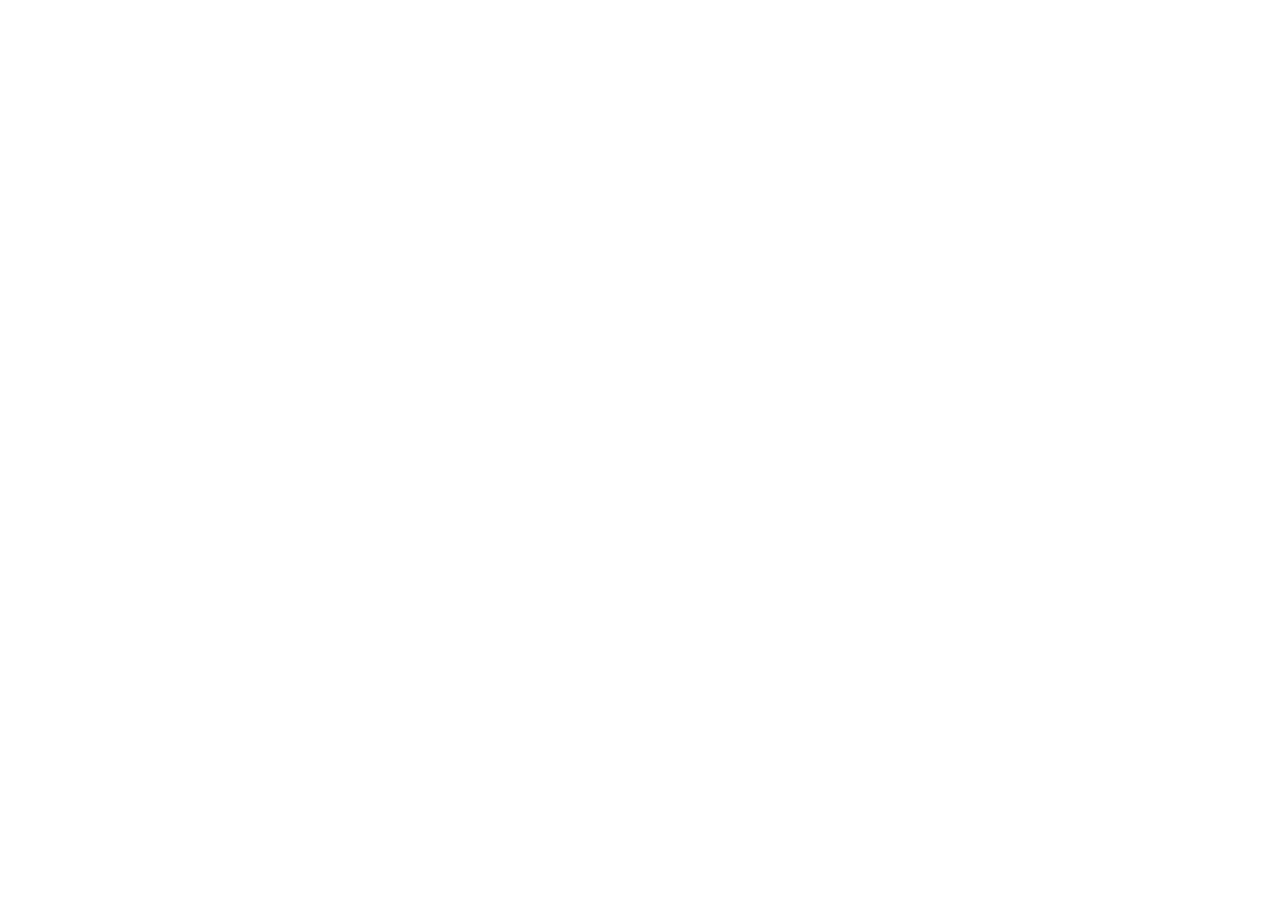
==== commit 44065c79: "Add Maaike legal pages" ====
--- a/maaike-fiebus/index.html
+++ b/maaike-fiebus/index.html
@@ -4,13 +4,14 @@
     <meta charset="UTF-8" />
     <meta name="viewport" content="width=device-width, initial-scale=1.0, viewport-fit=cover" />
     <meta name="theme-color" content="#f5ece4" />
+    <link rel="icon" href="favicon.png" type="image/png" />
 
     <title>Maaike Fiebus – Stilvolle MONROE Toypartys in Köln &amp; Umgebung</title>
     <meta
       name="description"
-      content="Stilvolle, diskrete MONROE Toypartys mit Maaike Fiebus. Für Mädelsabende, Pärchenabende, Geburtstage und besondere Momente in entspannter Atmosphäre."
+      content="Stilvolle, diskrete MONROE Toypartys mit Maaike Fiebus. Für Mädelsabende, Paareabende, Geburtstage und besondere Momente in entspannter Atmosphäre."
     />
-    <meta name="keywords" content="Maaike Fiebus, MONROE Toyparty, Toyparty Köln, stilvolle Toyparty, Mädelsabend, Pärchenabend" />
+    <meta name="keywords" content="Maaike Fiebus, MONROE Toyparty, Toyparty Köln, stilvolle Toyparty, Mädelsabend, Paareabend" />
     <meta name="author" content="Maaike Fiebus" />
     <link rel="canonical" href="https://www.studio-avelin.com/maaike-fiebus/" />
 
@@ -47,15 +48,16 @@
         "@context": "https://schema.org",
         "@type": "LocalBusiness",
         "name": "Maaike Fiebus – MONROE Toyparty Beraterin",
-        "description": "Stilvolle, diskrete MONROE Toypartys für Mädelsabende, Pärchenabende und besondere Anlässe.",
+        "description": "Stilvolle, diskrete MONROE Toypartys für Mädelsabende, Paareabende und besondere Anlässe.",
         "url": "https://www.studio-avelin.com/maaike-fiebus/",
-        "email": "hallo@maaike-fiebus.de",
-        "telephone": "+49 176 12345678",
+        "email": "maaikefiebus@gmail.com",
+        "telephone": "+49 170 2646207",
         "areaServed": "Köln und Umgebung"
       }
     </script>
-    <script type="module" crossorigin src="/maaike-fiebus/assets/index-BW7a0yrI.js"></script>
-    <link rel="stylesheet" crossorigin href="/maaike-fiebus/assets/index-69VPJmHF.css">
+    <script type="module" crossorigin src="/maaike-fiebus/assets/index-DbyCnk4j.js"></script>
+    <link rel="stylesheet" crossorigin href="/maaike-fiebus/assets/index-CR8yDv4m.css">
+    <script defer src="/maaike-fiebus/assets/legal-links.js?v=2"></script>
   </head>
   <body>
     <div id="root"></div>
